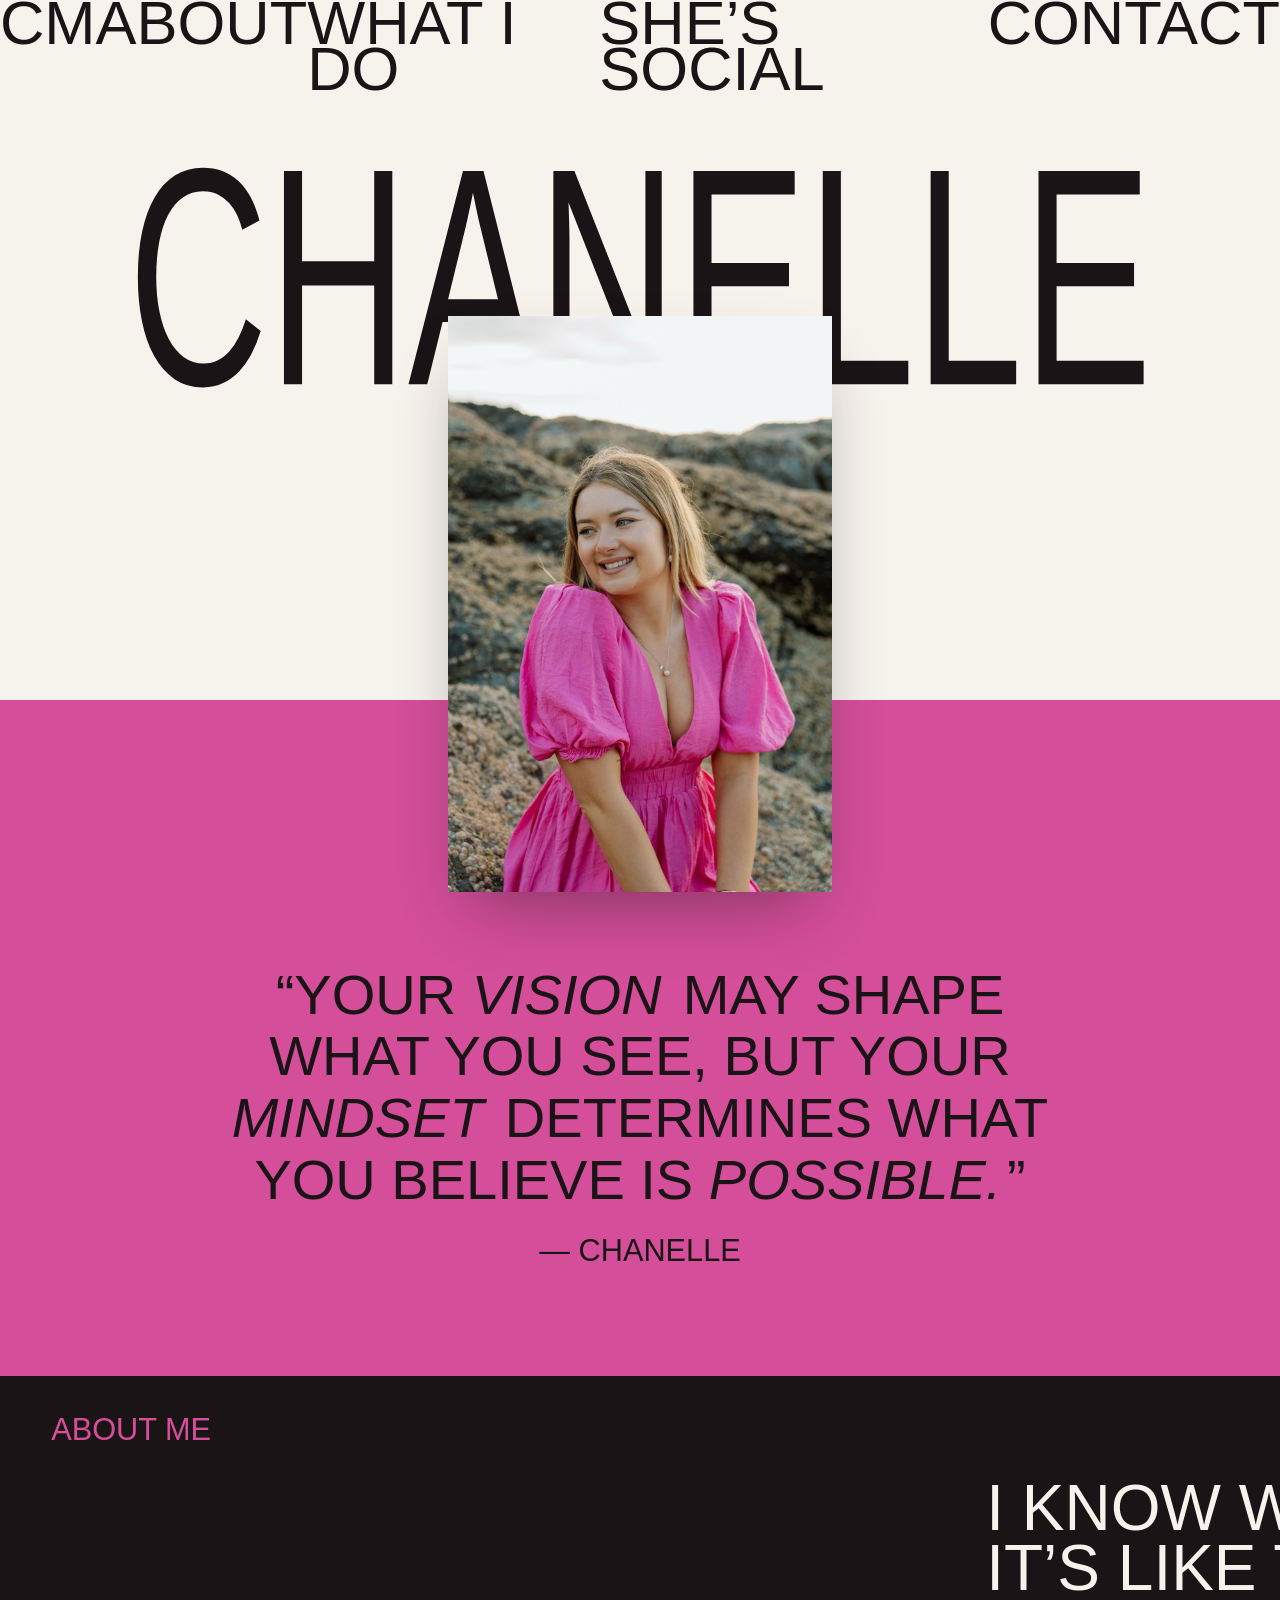
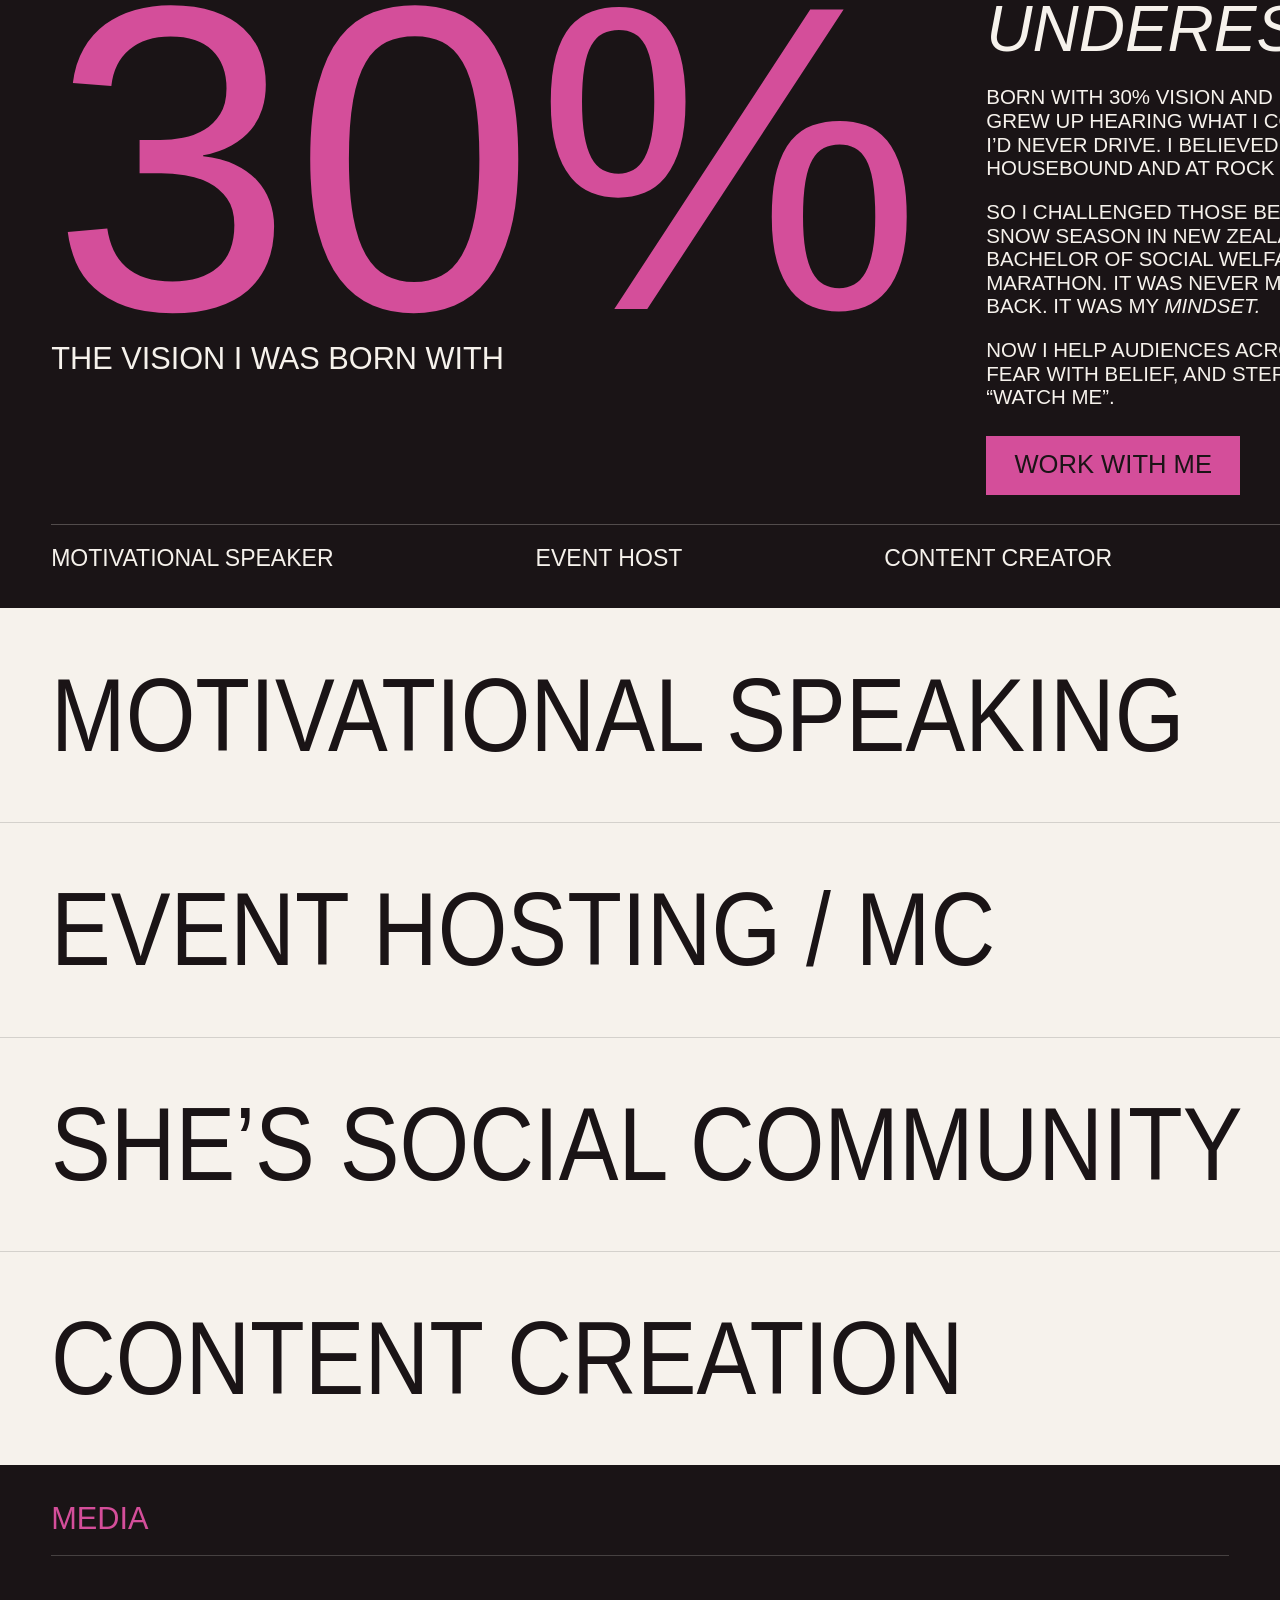
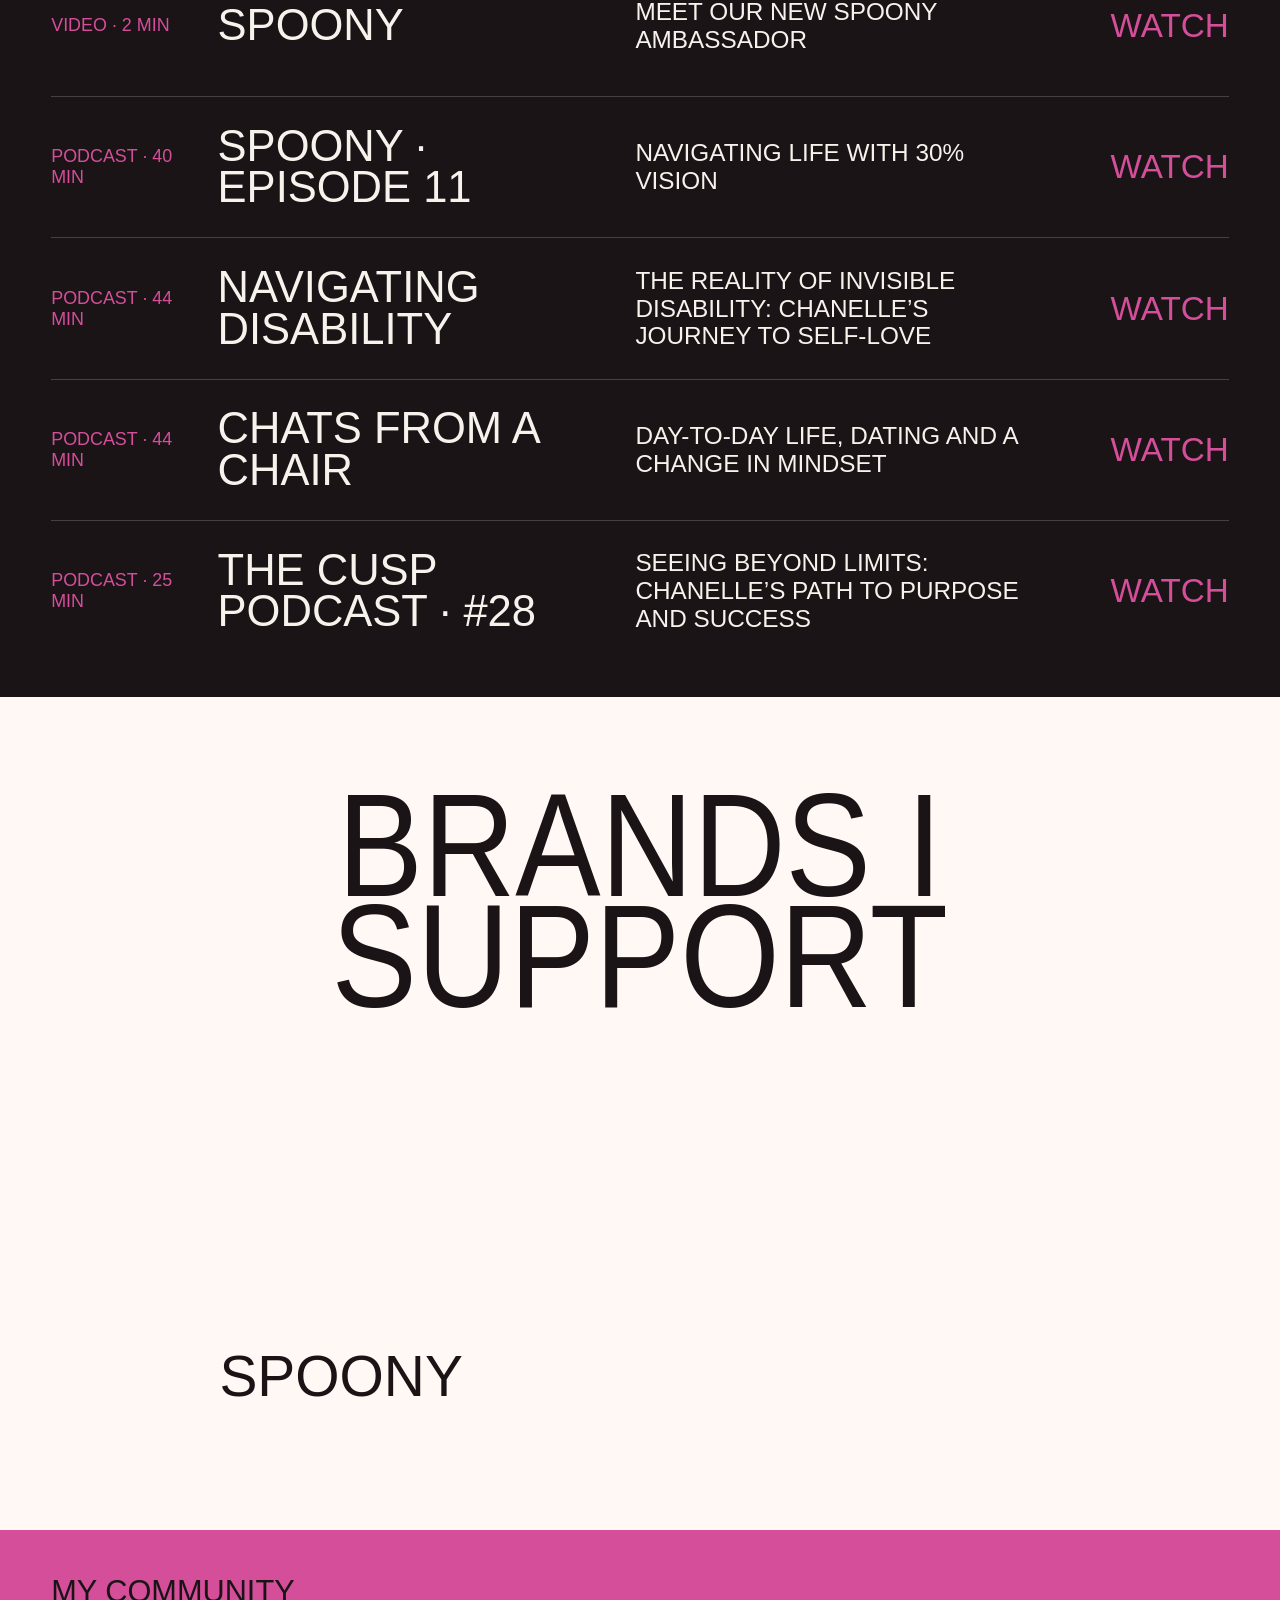
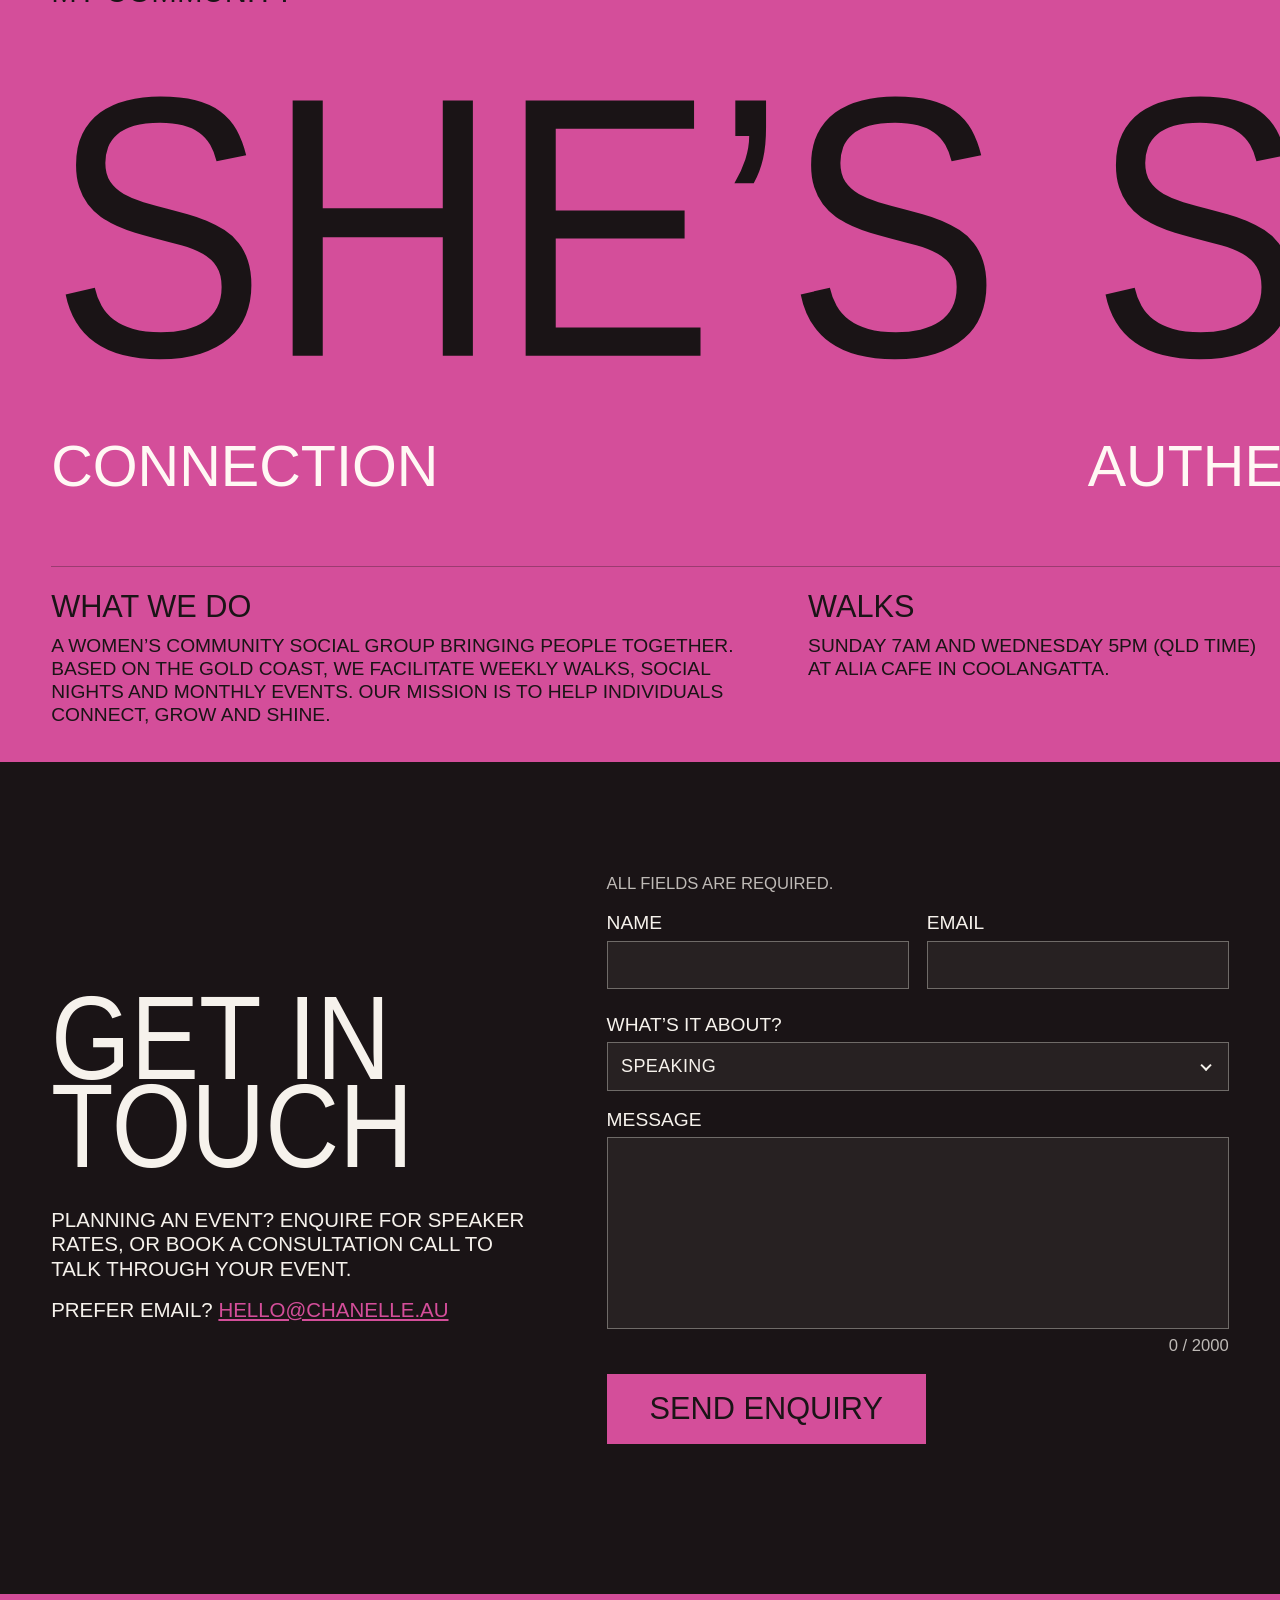
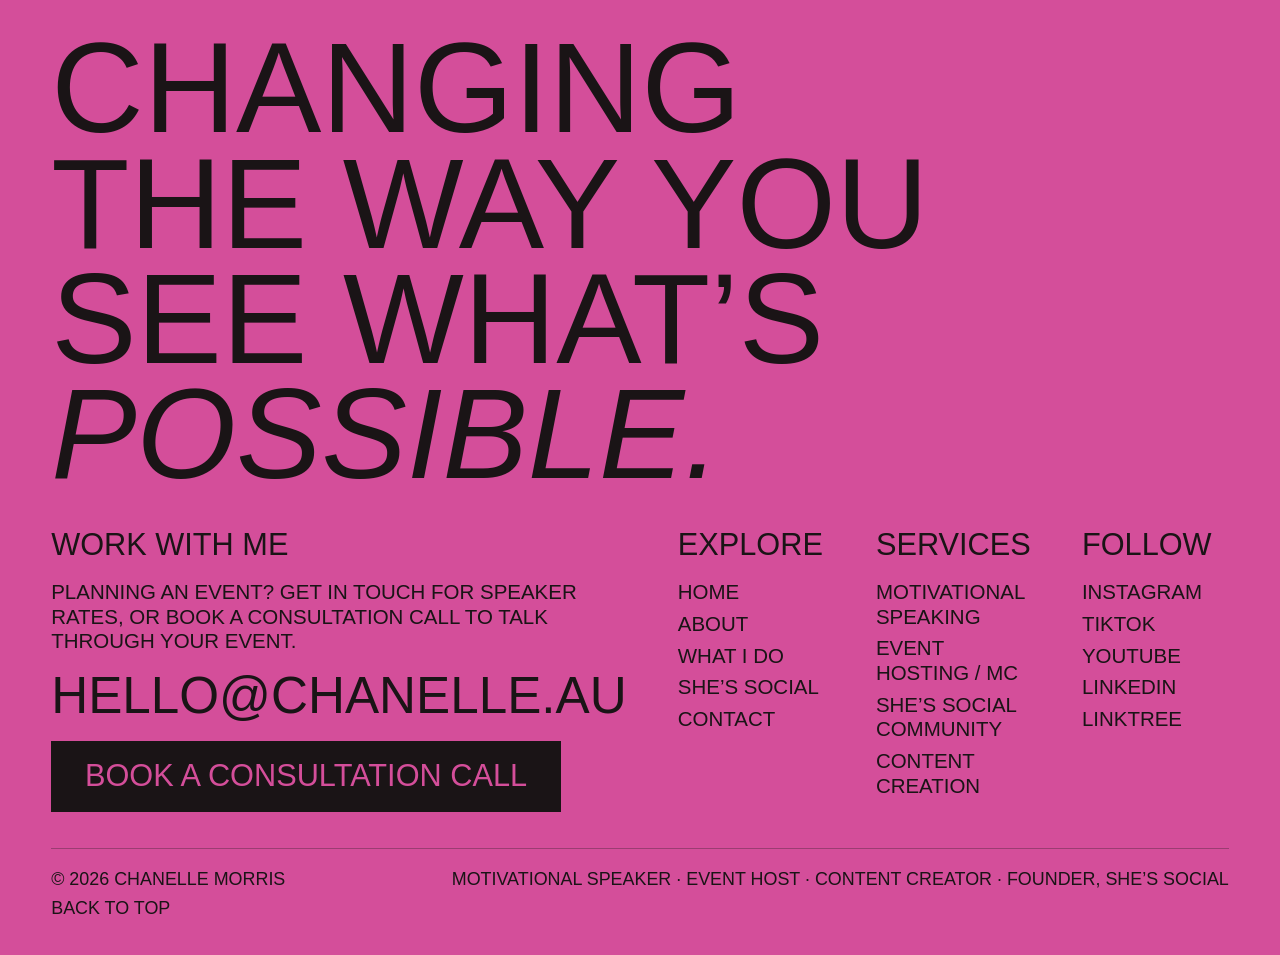
==== index.html @ 81335a0b "Add She's Social section, nav links and shared heart counter New full-screen She's Social section ab" ====
<!doctype html>
<html lang="en">
<head>
  <meta charset="utf-8">
  <meta name="viewport" content="width=device-width, initial-scale=1">
  <!-- Security: only load code, styles and fonts from this site and Google Fonts;
       no plugins, no framing tricks, forms only post to this site, email or HTTPS.
       Narrow connect-src/form-action to the form service once one is chosen. -->
  <meta http-equiv="Content-Security-Policy" content="default-src 'self'; script-src 'self'; style-src 'self' https://fonts.googleapis.com; font-src https://fonts.gstatic.com; img-src 'self' data:; connect-src 'self' https:; form-action 'self' https: mailto:; base-uri 'self'; object-src 'none'; frame-src 'none'">
  <meta name="referrer" content="strict-origin-when-cross-origin">
  <title>Chanelle</title>

  <link rel="preconnect" href="https://fonts.googleapis.com">
  <link rel="preconnect" href="https://fonts.gstatic.com" crossorigin>
  <link rel="stylesheet" href="https://fonts.googleapis.com/css2?family=League+Gothic&display=swap">
  <link rel="stylesheet" href="style.css">

  <script src="main.js" defer></script>
</head>
<body>
  <header class="site-header">
    <nav class="site-nav" aria-label="Main">
      <a href="#">CM</a>
      <a class="site-nav__link" href="#about">About</a>
      <a class="site-nav__link" href="#what-i-do">What I do</a>
      <a class="site-nav__link" href="#shes-social">She’s Social</a>
      <a class="site-nav__link" href="#contact">Contact</a>
      <button class="site-nav__toggle" type="button" aria-label="Menu" aria-expanded="false" aria-controls="menu">
        <span></span><span></span><span></span>
      </button>
    </nav>
  </header>

  <div class="menu" id="menu" inert>
    <nav class="menu__nav" aria-label="Menu">
      <a class="menu__link" href="#"><span>Home</span></a>
      <a class="menu__link" href="#about"><span>About</span></a>
      <a class="menu__link" href="#what-i-do"><span>What I do</span></a>
      <a class="menu__link" href="#shes-social"><span>She’s Social</span></a>
      <a class="menu__link" href="#contact"><span>Contact</span></a>
    </nav>

    <div class="menu__footer">
      <a class="menu__email" href="mailto:hello@chanelle.au">hello@chanelle.au</a>
      <a class="menu__cta" href="#contact" data-enquiry="Consultation call">Book a consultation call</a>
      <ul class="menu__social" aria-label="Follow Chanelle">
        <li><a href="https://www.instagram.com/chanellemorriss/" target="_blank" rel="noopener">Instagram</a></li>
        <li><a href="https://www.tiktok.com/@chanellemorriss" target="_blank" rel="noopener">TikTok</a></li>
        <li><a href="https://www.youtube.com/@chanellemorriss" target="_blank" rel="noopener">YouTube</a></li>
        <li><a href="https://au.linkedin.com/in/chanelle-morris-b54a25160" target="_blank" rel="noopener">LinkedIn</a></li>
        <li><a href="https://linktr.ee/chanellemorris" target="_blank" rel="noopener">Linktree</a></li>
      </ul>
    </div>
  </div>

  <main>
    <section class="hero">
      <h1 class="hero__name"><span class="hero__name-text">Chanelle</span></h1>

      <figure class="hero__photo">
        <img src="images/DSC00005-web.jpg" width="1200" height="1800"
             alt="Chanelle smiling in a pink dress on coastal rocks" fetchpriority="high">
      </figure>

      <div class="hero__band">
        <blockquote class="hero__quote">
          <p>“Your <em>vision</em> may shape what you see, but your <em>mindset</em> determines what you believe is <em>possible.</em>”</p>
          <footer>— Chanelle</footer>
        </blockquote>
      </div>
    </section>

    <section class="about" id="about" aria-labelledby="about-title">
      <p class="about__label">About me</p>

      <div class="about__stat">
        <p class="about__stat-number">30%</p>
        <p class="about__stat-caption">The vision I was born with</p>
      </div>

      <div class="about__content">
        <h2 class="about__title" id="about-title">I know what it’s like to be <em>underestimated.</em></h2>
        <p>Born with 30% vision and legally blind in one eye, I grew up hearing what I couldn’t do. At 16 I was told I’d never drive. I believed every word, until I was housebound and at rock bottom.</p>
        <p>So I challenged those beliefs. I took on a solo snow season in New Zealand, graduated with a Bachelor of Social Welfare and ran a half marathon. It was never my eye condition holding me back. It was my <em>mindset.</em></p>
        <p>Now I help audiences across Australia replace fear with belief, and step into a mindset that says “watch me”.</p>
        <a class="about__cta" href="#contact">Work with me</a>
      </div>

      <ul class="about__roles">
        <li>Motivational speaker</li>
        <li>Event host</li>
        <li>Content creator</li>
        <li>Founder, She’s Social</li>
      </ul>
    </section>

    <section class="services" id="what-i-do" aria-labelledby="services-title">
      <div class="services__detail">
        <h2 class="services__title" id="services-title">What I do</h2>

        <div class="services__panels">
          <div class="services__panel is-active" id="service-intro">
            <p class="services__text">I help audiences, brands, and communities connect with the power of belief, resilience, and <em>possibility.</em></p>
          </div>
          <div class="services__panel" id="service-speaking">
            <p class="services__number">01</p>
            <p class="services__text">Talks on confidence, resilience and mindset, built on my own journey with low vision. Real stories and practical tools that help your audience replace fear with belief.</p>
          </div>
          <div class="services__panel" id="service-hosting">
            <p class="services__number">02</p>
            <p class="services__text">I bring energy and conviction to the stage, keeping your event flowing and your audience with you from the first welcome to the final word.</p>
          </div>
          <div class="services__panel" id="service-community">
            <p class="services__number">03</p>
            <p class="services__text">The women’s community I founded on the Gold Coast, bringing women together through genuine connection, fun events and uplifting friendships.</p>
          </div>
          <div class="services__panel" id="service-content">
            <p class="services__number">04</p>
            <p class="services__text">Honest, everyday stories about low vision, confidence and mindset, for my community and the brands that want to reach them.</p>
          </div>
        </div>
      </div>

      <ul class="services__list">
        <li><button class="services__item" type="button" aria-describedby="service-speaking"><span>Motivational speaking</span></button></li>
        <li><button class="services__item" type="button" aria-describedby="service-hosting"><span>Event hosting / MC</span></button></li>
        <li><button class="services__item" type="button" aria-describedby="service-community"><span>She’s Social community</span></button></li>
        <li><button class="services__item" type="button" aria-describedby="service-content"><span>Content creation</span></button></li>
      </ul>
    </section>

    <section class="media" aria-labelledby="media-title">
      <h2 class="media__heading" id="media-title">Media</h2>

      <ul class="media__list">
        <li class="media__item">
          <p class="media__type">Video · 2 min</p>
          <h3 class="media__outlet">Spoony</h3>
          <p class="media__title">Meet our new Spoony ambassador</p>
          <p class="media__links"><a href="https://www.youtube.com/watch?v=QLoELsAYJAw" target="_blank" rel="noopener">Watch</a></p>
        </li>
        <li class="media__item">
          <p class="media__type">Podcast · 40 min</p>
          <h3 class="media__outlet">Spoony · Episode 11</h3>
          <p class="media__title">Navigating life with 30% vision</p>
          <p class="media__links"><a href="https://www.youtube.com/watch?v=zX71jr0fkV8" target="_blank" rel="noopener">Watch</a></p>
        </li>
        <li class="media__item">
          <p class="media__type">Podcast · 44 min</p>
          <h3 class="media__outlet">Navigating Disability</h3>
          <p class="media__title">The reality of invisible disability: Chanelle’s journey to self-love</p>
          <p class="media__links"><a href="https://www.youtube.com/watch?v=YmX7a8defS8" target="_blank" rel="noopener">Watch</a></p>
        </li>
        <li class="media__item">
          <p class="media__type">Podcast · 44 min</p>
          <h3 class="media__outlet">Chats From A Chair</h3>
          <p class="media__title">Day-to-day life, dating and a change in mindset</p>
          <p class="media__links"><a href="https://www.youtube.com/watch?v=S1gNTzDsEFc" target="_blank" rel="noopener">Watch</a></p>
        </li>
        <li class="media__item">
          <p class="media__type">Podcast · 25 min</p>
          <h3 class="media__outlet">The CUSP Podcast · #28</h3>
          <p class="media__title">Seeing beyond limits: Chanelle’s path to purpose and success</p>
          <p class="media__links"><a href="https://www.youtube.com/watch?v=awF90AjRHGo" target="_blank" rel="noopener">Watch</a></p>
        </li>
      </ul>
    </section>

    <section class="logos" aria-labelledby="logos-title">
      <h2 class="logos__title" id="logos-title">Brands I support</h2>

      <ul class="logos__grid">
        <li><a href="https://www.tiktok.com/" target="_blank" rel="noopener"><img class="logos__logo" src="images/logos/tiktok.svg" width="1000" height="291" alt="TikTok" loading="lazy"></a></li>
        <li><a href="https://www.petbarn.com.au/" target="_blank" rel="noopener"><img class="logos__logo logos__logo--xwide" src="images/logos/petbarn.svg" width="173" height="27" alt="Petbarn" loading="lazy"></a></li>
        <li><a href="https://sed.visionaustralia.org/" target="_blank" rel="noopener"><img class="logos__logo" src="images/logos/seeing-eye-dogs.svg" width="177" height="65" alt="Seeing Eye Dogs" loading="lazy"></a></li>
        <li><a href="https://www.13cabs.com.au/" target="_blank" rel="noopener"><img class="logos__logo logos__logo--wide" src="images/logos/13cabs.png" width="400" height="104" alt="13cabs" loading="lazy"></a></li>
        <li><a href="https://www.visionaustralia.org/" target="_blank" rel="noopener"><img class="logos__logo" src="images/logos/vision-australia.svg" width="176" height="65" alt="Vision Australia" loading="lazy"></a></li>
        <li><a href="https://www.blindgolf.com.au/" target="_blank" rel="noopener"><img class="logos__logo logos__logo--square" src="images/logos/blind-golf.png" width="360" height="360" alt="Blind Golf Australia" loading="lazy"></a></li>
        <li><a href="https://www.mymusclechef.com/" target="_blank" rel="noopener"><img class="logos__logo logos__logo--compact" src="images/logos/muscle-chef.svg" width="77" height="39" alt="My Muscle Chef" loading="lazy"></a></li>
        <li><a href="https://au.motelrocks.com/" target="_blank" rel="noopener"><img class="logos__logo" src="images/logos/motel-rocks.png" width="297" height="94" alt="Motel Rocks" loading="lazy"></a></li>
        <!-- Spoony's website is down (Cloudflare error), so it isn't linked for now. -->
        <li><span class="logos__wordmark">Spoony</span></li>
        <li><a href="https://rotarysurferssunrise.org/" target="_blank" rel="noopener"><img class="logos__logo" src="images/logos/rotary.svg" width="392" height="148" alt="Rotary" loading="lazy"></a></li>
        <li><a href="https://anchoredcare.com.au/" target="_blank" rel="noopener"><img class="logos__logo logos__logo--wide" src="images/logos/anchored-care.png" width="1172" height="278" alt="Anchored Care" loading="lazy"></a></li>
        <li><a href="https://www.feroscare.com.au/" target="_blank" rel="noopener"><img class="logos__logo logos__logo--wide" src="images/logos/feros-care.svg" width="433" height="92" alt="Feros Care" loading="lazy"></a></li>
        <li><a href="https://impactgoldcoast.com.au/" target="_blank" rel="noopener"><img class="logos__logo logos__logo--compact" src="images/logos/impact-gold-coast-youth-summit.png" width="396" height="257" alt="IMPACT Gold Coast Youth Summit" loading="lazy"></a></li>
        <li><a href="https://www.ylaaus.com/" target="_blank" rel="noopener"><img class="logos__logo logos__logo--wide" src="images/logos/ylaa.png" width="1122" height="258" alt="Youth Leadership Academy Australia" loading="lazy"></a></li>
      </ul>
    </section>

    <section class="social" id="shes-social" aria-labelledby="social-title">
      <div class="social__top">
        <p class="social__label">My community</p>

        <!-- Shared heart counter. The total lives on a counter service (Abacus),
             not on the host, so it keeps working on any hosting. To use your own
             counter later, change these two addresses. -->
        <div class="heart"
             data-get="https://abacus.jasoncameron.dev/get/chanelle-morris-site/shes-social-hearts"
             data-hit="https://abacus.jasoncameron.dev/hit/chanelle-morris-site/shes-social-hearts">
          <button class="heart__button" type="button" aria-pressed="false">
            <svg class="heart__icon" viewBox="0 0 24 24" aria-hidden="true" focusable="false">
              <path d="M12 21s-7.5-4.6-9.6-9.2C.9 8.4 3 4.5 6.7 4.5c2.2 0 3.6 1.2 4.3 2.4.4.6 1.6.6 2 0 .7-1.2 2.1-2.4 4.3-2.4 3.7 0 5.8 3.9 4.3 7.3C19.5 16.4 12 21 12 21z"/>
            </svg>
            <span class="visually-hidden">Send She’s Social some love</span>
          </button>
          <p class="heart__count"><span class="heart__number" aria-live="polite">–</span><span class="visually-hidden"> hearts</span></p>
        </div>
      </div>

      <h2 class="social__title" id="social-title"><span>She’s Social</span></h2>

      <ul class="social__values" aria-label="Our core values">
        <li>Connection</li>
        <li>Authenticity</li>
        <li>Fun</li>
      </ul>

      <div class="social__info">
        <div>
          <h3 class="social__heading">What we do</h3>
          <p>A women’s community social group bringing people together. Based on the Gold Coast, we facilitate weekly walks, social nights and monthly events. Our mission is to help individuals connect, grow and shine.</p>
        </div>
        <div>
          <h3 class="social__heading">Walks</h3>
          <p>Sunday 7am and Wednesday 5pm (QLD time) at Alia Cafe in Coolangatta.</p>
        </div>
        <div>
          <h3 class="social__heading">Events</h3>
          <p>From lawn bowls to dance class, all around the Gold Coast.</p>
        </div>
        <div class="social__follow">
          <p>Follow our page for updates and locations.</p>
          <a class="social__cta" href="https://www.instagram.com/shessocial_/" target="_blank" rel="noopener">Follow @shessocial_</a>
        </div>
      </div>
    </section>

    <section class="contact" id="contact" aria-labelledby="contact-title">
      <div class="contact__intro">
        <h2 class="contact__title" id="contact-title">Get in touch</h2>
        <p>Planning an event? Enquire for speaker rates, or book a consultation call to talk through your event.</p>
        <p>Prefer email? <a href="mailto:hello@chanelle.au">hello@chanelle.au</a></p>
      </div>

      <!-- Sending: set data-endpoint to the HTTPS address of a form service (e.g. a
           Cloudflare Worker, Formspree or Web3Forms). Until then, main.js opens the
           visitor's email app with their message filled in. -->
      <form class="contact__form" id="contact-form" method="post" data-endpoint="" data-email="hello@chanelle.au" novalidate>
        <p class="contact__note">All fields are required.</p>

        <div class="contact__row">
          <div class="contact__field">
            <label for="contact-name">Name</label>
            <input id="contact-name" name="name" type="text" autocomplete="name" required minlength="2" maxlength="100" aria-describedby="contact-name-error">
            <p class="contact__error" id="contact-name-error"></p>
          </div>
          <div class="contact__field">
            <label for="contact-email">Email</label>
            <input id="contact-email" name="email" type="email" autocomplete="email" inputmode="email" autocapitalize="off" spellcheck="false" required maxlength="254" aria-describedby="contact-email-error">
            <p class="contact__error" id="contact-email-error"></p>
          </div>
        </div>

        <div class="contact__field">
          <label for="contact-enquiry">What’s it about?</label>
          <select id="contact-enquiry" name="enquiry">
            <option>Speaking</option>
            <option>Event hosting / MC</option>
            <option>Consultation call</option>
            <option>Brand partnership</option>
            <option>Something else</option>
          </select>
        </div>

        <div class="contact__field">
          <label for="contact-message">Message</label>
          <textarea id="contact-message" name="message" rows="6" required minlength="10" maxlength="2000" aria-describedby="contact-message-error contact-message-count"></textarea>
          <div class="contact__meta">
            <p class="contact__error" id="contact-message-error"></p>
            <p class="contact__count" id="contact-message-count">0 / 2000</p>
          </div>
        </div>

        <!-- Spam trap: hidden from people, but bots fill it in. -->
        <div class="contact__trap" aria-hidden="true">
          <label for="contact-website">Leave this field empty</label>
          <input id="contact-website" name="website" type="text" tabindex="-1" autocomplete="off">
        </div>

        <button class="contact__submit" type="submit">Send enquiry</button>
        <p class="contact__status" role="status" aria-live="polite"></p>
      </form>
    </section>
  </main>

  <footer class="site-footer">
    <p class="site-footer__statement">Changing the way you see what’s <em>possible.</em></p>

    <div class="site-footer__columns">
      <div class="site-footer__contact">
        <h2 class="site-footer__heading">Work with me</h2>
        <p>Planning an event? Get in touch for speaker rates, or book a consultation call to talk through your event.</p>
        <a class="site-footer__email" href="mailto:hello@chanelle.au">hello@chanelle.au</a>
        <a class="site-footer__cta" href="#contact" data-enquiry="Consultation call">Book a consultation call</a>
      </div>

      <nav aria-label="Footer">
        <h2 class="site-footer__heading">Explore</h2>
        <ul>
          <li><a href="#">Home</a></li>
          <li><a href="#about">About</a></li>
          <li><a href="#what-i-do">What I do</a></li>
          <li><a href="#shes-social">She’s Social</a></li>
          <li><a href="#contact">Contact</a></li>
        </ul>
      </nav>

      <div>
        <h2 class="site-footer__heading">Services</h2>
        <ul>
          <li>Motivational speaking</li>
          <li>Event hosting / MC</li>
          <li>She’s Social community</li>
          <li>Content creation</li>
        </ul>
      </div>

      <div>
        <h2 class="site-footer__heading">Follow</h2>
        <ul>
          <li><a href="https://www.instagram.com/chanellemorriss/" target="_blank" rel="noopener">Instagram</a></li>
          <li><a href="https://www.tiktok.com/@chanellemorriss" target="_blank" rel="noopener">TikTok</a></li>
          <li><a href="https://www.youtube.com/@chanellemorriss" target="_blank" rel="noopener">YouTube</a></li>
          <li><a href="https://au.linkedin.com/in/chanelle-morris-b54a25160" target="_blank" rel="noopener">LinkedIn</a></li>
          <li><a href="https://linktr.ee/chanellemorris" target="_blank" rel="noopener">Linktree</a></li>
        </ul>
      </div>
    </div>

    <div class="site-footer__bottom">
      <p>© 2026 Chanelle Morris</p>
      <p>Motivational speaker · Event host · Content creator · Founder, She’s Social</p>
      <a href="#">Back to top</a>
    </div>
  </footer>
</body>
</html>
---- style.css ----
/* ==========================================================================
   Tokens
   ========================================================================== */

:root {
  --off-white: #F6F2EC;
  --pink: #D44E9A;   /* sampled from the dress in the hero photo */
  --ink: #1A1416;
  --cream: #FFF8F4;

  --font: "League Gothic", "Arial Narrow", sans-serif;   /* the one typeface, used everywhere */

  /* Nav text size, reused for small labels. The fixed header is a touch taller,
     and full-screen sections fill the screen below it. */
  --nav-size: clamp(1.25rem, 2.4vw, 2.25rem);
  --header-nav-size: calc(var(--nav-size) * 2);   /* desktop header links: twice the label size */
  --header-h: calc(var(--header-nav-size) * 1.1);
  --screen-h: calc(100svh - var(--header-h));

  /* Hero name box: upper half of the screen, ~80% wide. The height is capped
     by the width so the letters don't stretch too far on tall, narrow screens. */
  --name-top: 5svh;
  --name-w: 80vw;
  --name-h: min(45svh, 80vw * 0.32);

  /* Photo width; its height is always 1.5x this (2:3 portrait). */
  --photo-w: clamp(220px, min(30vw, 48svh), 460px);

  /* How much of the name's height the photo's top edge covers. */
  --photo-overlap: 0.38;
}

/* Phones: taller name, a slimmer and lower photo so more of the letters stay
   visible, and a taller header. */
@media (max-width: 700px) {
  :root {
    --header-h: 48px;   /* CM and the hamburger are inset, so the header is taller */
    --name-h: min(45svh, 80vw * 0.42);
    --photo-w: 60vw;
    --photo-overlap: 0.3;
  }
}


/* ==========================================================================
   Base
   ========================================================================== */

*,
*::before,
*::after {
  box-sizing: border-box;
}

html {
  scroll-padding-top: var(--header-h);   /* anchor links land just below the fixed header */
}

/* Column layout so the hero (and its pink band) fills the rest of short screens. */
body {
  display: flex;
  flex-direction: column;
  min-height: 100svh;
  margin: 0;
  background: var(--off-white);
  color: var(--ink);
  font-family: var(--font);
  text-transform: uppercase;
  -webkit-font-smoothing: antialiased;
}

main {
  flex: 1 0 auto;
  display: flex;
  flex-direction: column;
}

img {
  display: block;
  max-width: 100%;
}

/* Text for screen readers only. */
.visually-hidden {
  position: absolute;
  width: 1px;
  height: 1px;
  margin: -1px;
  padding: 0;
  overflow: hidden;
  clip-path: inset(50%);
  white-space: nowrap;
  border: 0;
}

/* League Gothic has no italic, so browsers slant it for <em>. The slant leans
   into the next space, so give it a little room back. */
em {
  margin-right: 0.1em;
}


/* ==========================================================================
   Navigation
   ========================================================================== */

/* Pinned to the top of the screen. It also has to sit above the hero: the huge
   name's (invisible) line box reaches up under the links and would otherwise
   swallow their clicks. */
.site-header {
  position: sticky;
  top: 0;
  z-index: 10;
  height: var(--header-h);
  background: var(--off-white);
}

/* Flush with the top and both sides: the first and last items touch the edges,
   with equal gaps between all four. */
.site-nav {
  display: flex;
  justify-content: space-between;
  align-items: flex-start;
}

.site-nav a {
  font-size: var(--header-nav-size);
  line-height: 1;
  text-box: trim-both cap alphabetic;   /* no space above the capitals, so they touch the top */
  text-decoration: none;
  color: var(--ink);
  transition: color 0.2s;
}

.site-nav a:hover,
.site-nav a:focus-visible {
  color: var(--pink);
}

/* Underline rather than an outline, which would be cut off at the page edge. */
.site-nav a:focus-visible {
  outline: none;
  text-decoration: underline;
  text-decoration-thickness: 2px;
  text-underline-offset: 0.15em;
}

/* Hamburger (phones only): three equal lines. Hovering breathes the outer two
   apart; opening squeezes them into the middle, then turns them into an X in
   the same spot. Closing runs it backwards. */
.site-nav__toggle {
  display: none;
  position: relative;
  width: 44px;
  height: 44px;
  margin-right: -9px;   /* the tap area overhangs so the lines sit on the 16px inset */
  padding: 0;
  border: 0;
  background: none;
  color: var(--ink);
  cursor: pointer;
  -webkit-tap-highlight-color: transparent;
}

/* No outline: keyboard focus breathes the lines apart instead (below). */
.site-nav__toggle:focus-visible {
  outline: none;
}

/* An 18px-tall icon centred in the 44px button. */
.site-nav__toggle span {
  position: absolute;
  top: 13px;
  left: 9px;
  width: 26px;
  height: 3px;
  background: currentColor;
  transition: rotate 0.2s ease, translate 0.2s ease 0.2s, scale 0.2s ease 0.2s, transform 0.25s ease;
}

.site-nav__toggle span:nth-child(2) {
  top: 20.5px;
}

.site-nav__toggle span:nth-child(3) {
  top: 28px;
}

.site-nav__toggle[aria-expanded="false"]:hover span:nth-child(1),
.site-nav__toggle[aria-expanded="false"]:focus-visible span:nth-child(1) {
  transform: translateY(-2px);
}

.site-nav__toggle[aria-expanded="false"]:hover span:nth-child(3),
.site-nav__toggle[aria-expanded="false"]:focus-visible span:nth-child(3) {
  transform: translateY(2px);
}

.site-nav__toggle[aria-expanded="true"] span {
  transition: translate 0.2s ease, scale 0.2s ease, rotate 0.2s ease 0.2s, transform 0.25s ease;
}

.site-nav__toggle[aria-expanded="true"] span:nth-child(1) {
  translate: 0 7.5px;
  rotate: 45deg;
}

.site-nav__toggle[aria-expanded="true"] span:nth-child(2) {
  scale: 0 1;
}

.site-nav__toggle[aria-expanded="true"] span:nth-child(3) {
  translate: 0 -7.5px;
  rotate: -45deg;
}

/* Phones: just CM and the hamburger, inset from the edges and the same height;
   the links move into the menu. */
@media (max-width: 700px) {
  .site-nav {
    align-items: center;
    height: 100%;
    padding: 0 16px;
  }

  .site-nav a {
    font-size: 24px;   /* capitals ~18px tall, matching the hamburger */
  }

  .site-nav__link {
    display: none;
  }

  .site-nav__toggle {
    display: block;
  }
}


/* ==========================================================================
   Mobile menu
   ========================================================================== */

/* Bold and full width: the four links fill four bands that drop down from the
   top (the hero pink first, then softer tints, solid steps with no borders),
   in huge stretched capitals like the hero name. Below them, an ink strip with
   her email across the full width, the consultation button and her socials.
   main.js opens and closes it. */
.menu {
  display: none;
}

@media (max-width: 700px) {
  .menu {
    position: fixed;
    inset: 0;
    z-index: 9;   /* under the header, so CM and the close button stay on top */
    display: flex;
    flex-direction: column;
    visibility: hidden;
    overflow-y: auto;   /* only scrolls on very short screens (a phone on its side) */
    overscroll-behavior: contain;
  }

  .menu.is-open {
    visibility: visible;
  }

  /* On <html> while open: lock the page, and let the pink show through the
     header. (Only <html>: hiding overflow on <body> too would stop the header
     sticking, so it would vanish when the page is scrolled.) */
  .is-menu-open {
    overflow: hidden;
  }

  .is-menu-open .site-header {
    background: transparent;
    touch-action: none;
  }
}

.menu__nav {
  flex: 1 0 auto;
  display: flex;
  flex-direction: column;
}

.menu__link {
  position: relative;
  z-index: calc(5 - var(--i));   /* upper bands pass over lower ones as they drop */
  flex: 1 0 4rem;
  display: flex;
  align-items: center;
  justify-content: flex-end;
  padding: 0 16px;
  background: color-mix(in oklab, var(--pink), white var(--tint));
  color: var(--ink);
  font-size: min((100vw - 32px) / 3.7, 11svh);   /* "She's Social" spans nearly the full width */
  line-height: 1;
  text-decoration: none;
}

/* The first band also runs up behind the header (CM and the close button). */
.menu__link:first-child {
  flex-basis: calc(4rem + var(--header-h));
  padding-top: var(--header-h);
}

.menu__link:nth-child(1) { --i: 0; --tint: 0%; }
.menu__link:nth-child(2) { --i: 1; --tint: 10.5%; }
.menu__link:nth-child(3) { --i: 2; --tint: 21%; }
.menu__link:nth-child(4) { --i: 3; --tint: 31.5%; }
.menu__link:nth-child(5) { --i: 4; --tint: 42%; }

/* The hero name's look: capitals trimmed to their height, stretched a little. */
.menu__link span {
  text-box: trim-both cap alphabetic;
  transform: scaleY(1.15);
  transform-origin: right center;
}

.menu__link:focus-visible {
  outline: 3px solid var(--ink);
  outline-offset: -6px;
}

.menu__footer {
  position: relative;
  z-index: 5;
  display: grid;
  gap: 12px;
  padding: 18px 16px max(16px, env(safe-area-inset-bottom));
  background: var(--ink);
  color: var(--off-white);
}

/* Her email, sized to run the full width. */
.menu__email {
  padding-block: max(0px, (46px - 0.75em) / 2);   /* at least a 44px tap target */
  font-size: min(15.6vw, 9svh);
  line-height: 1;
  text-box: trim-both cap alphabetic;
  color: var(--off-white);
  text-decoration: none;
}

.menu .menu__cta {
  display: block;
  padding: 0.7em 1em;
  background: var(--pink);
  color: var(--ink);
  font-size: var(--nav-size);
  line-height: 1;
  text-align: center;
  text-decoration: none;
}

.menu__social {
  display: flex;
  justify-content: space-between;
  margin: 0;
  padding: 0;
  list-style: none;
  font-size: 1.125rem;
}

.menu__social a {
  display: inline-block;
  min-width: 44px;
  padding-block: 12px;
  color: var(--off-white);
  text-decoration: none;
}

.menu__email:focus-visible,
.menu__social a:focus-visible {
  outline: none;
  text-decoration: underline;
  text-decoration-thickness: 2px;
  text-underline-offset: 0.15em;
}

.menu .menu__cta:focus-visible {
  outline: 2px solid var(--off-white);
  outline-offset: 3px;
}


/* ==========================================================================
   Hero
   ========================================================================== */

.hero {
  flex: 1 0 auto;
  display: flex;
  flex-direction: column;
  background: var(--off-white);
  overflow-x: clip;
}

/* --- Name ---------------------------------------------------------------- */

/* CSS owns this box; main.js sizes the text to fill it exactly. */
.hero__name {
  display: flex;
  align-items: center;
  justify-content: center;
  width: var(--name-w);
  height: var(--name-h);
  margin: var(--name-top) auto 0;
}

/* The --name-* values are set by main.js; the fallbacks roughly fit without JS. */
.hero__name-text {
  flex: none;
  font-weight: 400;
  font-size: var(--name-size, 29vw);
  line-height: 1;
  text-box: trim-both cap alphabetic;   /* box hugs the capitals, so it centers exactly */
  white-space: nowrap;
  color: var(--ink);
  transform: scaleY(var(--name-stretch, 1.18));
}

/* --- Photo --------------------------------------------------------------- */

/* Top edge sits partway down the name (--photo-overlap); bottom third hangs
   into the pink band (a third of a 2:3 photo's height is half its width). */
.hero__photo {
  position: relative;
  z-index: 2;
  width: var(--photo-w);
  aspect-ratio: 2 / 3;
  margin: calc(var(--name-h) * var(--photo-overlap) * -1) auto calc(var(--photo-w) * -0.5);
  box-shadow: 0 2rem 4rem -1.5rem rgb(26 20 22 / 0.45);
  transform: translateY(var(--photo-rise, 0px));   /* set by main.js on scroll */
}

.hero__photo img {
  width: 100%;
  height: 100%;
  object-fit: cover;
}

/* --- Pink band + quote --------------------------------------------------- */

.hero__band {
  flex: 1 0 auto;
  display: flex;
  justify-content: center;
  padding:
    calc(var(--photo-w) * 0.5 + clamp(3rem, 8svh, 6rem))
    16px
    clamp(4rem, 12svh, 8rem);
  background: var(--pink);
}

.hero__quote {
  max-width: 30ch;
  margin: 0;
  text-align: center;
  color: var(--ink);
  font-size: clamp(2rem, 4.5vw, 3.5rem);
  line-height: 1.1;
}

.hero__quote p {
  margin: 0;
  text-wrap: balance;
}

.hero__quote footer {
  margin-top: 1.5rem;
  font-size: var(--nav-size);
}


/* ==========================================================================
   About
   ========================================================================== */

/* A full screen, dark and type-led: a giant stat on one side, her story on
   the other, and her roles running along the bottom. */
.about {
  display: grid;
  grid-template-columns: 1fr 1fr;
  grid-template-rows: auto 1fr auto;
  grid-template-areas:
    "label label"
    "stat  content"
    "roles roles";
  gap: clamp(1.25rem, 3svh, 3rem) clamp(2rem, 5vw, 6rem);
  min-height: var(--screen-h);
  padding: clamp(1.5rem, 4svh, 3rem) clamp(16px, 4vw, 4rem);
  background: var(--ink);
  color: var(--off-white);
}

.about__label {
  grid-area: label;
  margin: 0;
  font-size: var(--nav-size);
  color: var(--pink);
}

.about__stat {
  grid-area: stat;
  align-self: center;
}

.about__stat-number {
  margin: 0;
  font-size: min(34vw, 62svh);
  line-height: 1;
  text-box: trim-both cap alphabetic;
  color: var(--pink);
}

.about__stat-caption {
  margin: 1.25rem 0 0;
  font-size: var(--nav-size);
}

.about__content {
  grid-area: content;
  align-self: center;
  font-size: clamp(1.125rem, 1.6vw, 1.625rem);
  line-height: 1.15;
}

.about__title {
  margin: 0 0 0.4em;
  font-size: clamp(2.75rem, 5vw, 5rem);
  font-weight: 400;
  line-height: 0.95;
  text-wrap: balance;
}

.about__content p {
  margin: 0 0 1em;
}

.about__cta {
  display: inline-block;
  margin-top: 0.25em;
  padding: 0.65em 1.1em;
  font-size: clamp(1.25rem, 2vw, 2rem);
  line-height: 1;
  text-decoration: none;
  background: var(--pink);
  color: var(--ink);
  transition: background-color 0.2s;
}

.about__cta:hover,
.about__cta:focus-visible {
  background: var(--off-white);
}

.about__cta:focus-visible {
  outline: 2px solid var(--off-white);
  outline-offset: 4px;
}

/* Spread edge to edge like the nav. */
.about__roles {
  grid-area: roles;
  display: flex;
  flex-wrap: wrap;
  justify-content: space-between;
  gap: 0.5rem 2rem;
  margin: 0;
  padding: 1.25rem 0 0;
  list-style: none;
  border-top: 1px solid rgb(246 242 236 / 0.25);
  font-size: clamp(1rem, 1.8vw, 1.75rem);
}

/* Phones: one column, stat above the story. */
@media (max-width: 700px) {
  .about {
    grid-template-columns: 1fr;
    grid-template-rows: auto;
    grid-template-areas:
      "label"
      "stat"
      "content"
      "roles";
  }

  .about__stat-number {
    font-size: 45vw;
  }

  .about__roles {
    display: grid;
    grid-template-columns: 1fr 1fr;
  }
}


/* ==========================================================================
   What I do
   ========================================================================== */

/* Full screen: the four services stack down the left in equal bands, and the
   right side fades between their descriptions as you hover them (main.js). */
.services {
  display: grid;
  grid-template-columns: 3fr 2fr;
  grid-template-areas: "list detail";
  min-height: var(--screen-h);
  background: var(--off-white);
}

.services__list {
  grid-area: list;
  display: grid;
  grid-template-rows: repeat(4, 1fr);
  margin: 0;
  padding: 0;
  list-style: none;
  border-right: 1px solid rgb(26 20 22 / 0.15);
}

.services__list li + li {
  border-top: 1px solid rgb(26 20 22 / 0.15);
}

/* Each service fills its whole band, so hovering anywhere in it works. */
.services__item {
  display: flex;
  align-items: center;
  width: 100%;
  height: 100%;
  padding: 0 clamp(16px, 4vw, 4rem);
  border: 0;
  background: none;
  font: inherit;
  text-transform: inherit;
  text-align: left;
  color: inherit;
  cursor: pointer;
}

/* Styled after the hero name: tall capitals, stretched a little. */
.services__item span {
  font-size: min(11svh, 7vw);
  line-height: 1;
  text-box: trim-both cap alphabetic;
  white-space: nowrap;
  transform: scaleY(1.15);
  transition: color 0.3s ease, translate 0.3s ease;
}

.services__item:hover span,
.services__item.is-active span {
  color: var(--pink);
  translate: 0.2em 0;
}

.services__item:focus-visible {
  outline: 2px solid var(--pink);
  outline-offset: -6px;
}

.services__detail {
  grid-area: detail;
  display: grid;
  grid-template-rows: auto 1fr;
  padding: clamp(1.5rem, 4svh, 3rem) clamp(16px, 4vw, 4rem);
}

.services__title {
  margin: 0;
  font-size: var(--nav-size);
  font-weight: 400;
}

/* The panels share one grid cell and crossfade. The cell is as tall as the
   longest panel, so nothing jumps when they swap. */
.services__panels {
  display: grid;
  align-items: center;
}

.services__panel {
  grid-area: 1 / 1;
  visibility: hidden;
  opacity: 0;
}

.services__panel.is-active {
  visibility: visible;
  opacity: 1;
}

.services__number {
  margin: 0 0 0.75rem;
  font-size: clamp(2rem, 4vw, 3.5rem);   /* >= 24px: pink on off-white is large-text contrast only */
  line-height: 1;
  color: var(--pink);
}

.services__text {
  margin: 0;
  font-size: clamp(1.75rem, 3vw, 3.25rem);
  line-height: 1.05;
  text-wrap: balance;
}

/* Phones: the description sits on top, the services fill the rest below. */
@media (max-width: 700px) {
  .services {
    grid-template-columns: 1fr;
    grid-template-rows: auto 1fr;
    grid-template-areas:
      "detail"
      "list";
  }

  .services__detail {
    gap: 1.5rem;
  }

  .services__list {
    grid-template-rows: repeat(4, minmax(5rem, 1fr));
    border-top: 1px solid rgb(26 20 22 / 0.15);
    border-right: 0;
  }

  .services__item span {
    font-size: 10.5vw;
  }
}


/* ==========================================================================
   Media
   ========================================================================== */

/* Full screen and dark: interviews, press and podcasts as a list of rows,
   each with its type, the outlet, the title and a link out. */
.media {
  display: grid;
  grid-template-rows: auto 1fr;
  min-height: var(--screen-h);
  padding: clamp(1.5rem, 4svh, 3rem) clamp(16px, 4vw, 4rem);
  background: var(--ink);
  color: var(--off-white);
}

.media__heading {
  margin: 0 0 clamp(0.75rem, 2svh, 2rem);
  font-size: var(--nav-size);
  font-weight: 400;
  color: var(--pink);
}

.media__list {
  display: grid;
  grid-auto-rows: 1fr;
  margin: 0;
  padding: 0;
  list-style: none;
}

.media__item {
  display: grid;
  grid-template-columns: 8rem minmax(0, 2.4fr) minmax(0, 2.6fr) 9rem;
  align-items: center;
  gap: 1rem clamp(1rem, 3vw, 3rem);
  padding: 0.5rem 0;
  border-top: 1px solid rgb(246 242 236 / 0.2);
}

.media__item p,
.media__item h3 {
  margin: 0;
}

.media__type {
  font-size: clamp(1rem, 1.4vw, 1.25rem);
  color: var(--pink);
}

.media__outlet {
  font-size: clamp(1.75rem, 3.4vw, 3.75rem);
  font-weight: 400;
  line-height: 0.95;
}

.media__title {
  font-size: clamp(1.125rem, 1.9vw, 1.875rem);
  line-height: 1.15;
}

.media__links {
  display: flex;
  justify-content: flex-end;
  gap: 1.25rem;
  font-size: clamp(1.25rem, 2.6vw, 2.75rem);
}

.media__links a {
  color: var(--pink);
  text-decoration: none;
}

.media__links a:hover,
.media__links a:focus-visible {
  outline: none;
  color: var(--off-white);
  text-decoration: underline;
  text-decoration-thickness: 2px;
  text-underline-offset: 0.15em;
}

/* Phones: type and link on the top line, outlet and title below. */
@media (max-width: 700px) {
  .media__list {
    grid-auto-rows: auto;
  }

  .media__item {
    grid-template-columns: 1fr auto;
    grid-template-areas:
      "type   links"
      "outlet outlet"
      "title  title";
    gap: 0.4rem 1rem;
    padding: 1.25rem 0;
  }

  .media__type   { grid-area: type; }
  .media__outlet { grid-area: outlet; }
  .media__title  { grid-area: title; }
  .media__links  { grid-area: links; }
}


/* ==========================================================================
   Logos
   ========================================================================== */

/* Full screen and full width: who she's worked with. Logos keep their brand
   colours (two sit in solid colour boxes, so a one-colour treatment would turn
   them into blocks). */
.logos {
  --logo-h: clamp(34px, 5.5svh, 54px);

  display: grid;
  grid-template-rows: auto 1fr;
  gap: clamp(1.5rem, 5svh, 3rem);
  min-height: var(--screen-h);
  padding: clamp(3.5rem, 12svh, 7rem) clamp(16px, 4vw, 4rem) clamp(1.5rem, 4svh, 3rem);   /* generous space above the title */
  background: var(--cream);
}

/* Big and centred at the top: the hero name's tall, slightly stretched
   capitals, at the size of the footer's closing line. */
.logos__title {
  margin: 0;
  font-size: clamp(3.5rem, 10vw, 11rem);
  font-weight: 400;
  line-height: 1;
  text-align: center;
  text-box: trim-both cap alphabetic;
  transform: scaleY(1.15);
}

/* One grid of identical cells with each logo centred in its own, so every row
   and column lines up: seven across on desktop (two full rows of 14), two
   across on smaller screens (seven full rows). */
.logos__grid {
  align-self: center;   /* the logos sit in the middle of the space below the title */
  display: grid;
  grid-template-columns: repeat(7, minmax(0, 1fr));
  grid-auto-rows: clamp(140px, 24svh, 220px);
  margin: 0;
  padding: 0;
  list-style: none;
}

.logos__grid li {
  display: grid;
  place-items: center;
  min-width: 0;
}

/* Each logo links to its organisation (new tab). The link fills the whole
   cell, so the logo stays centred and the whole cell is clickable. */
.logos__grid a {
  display: grid;
  place-items: center;
  width: 100%;
  height: 100%;
}

.logos__grid a img {
  transition: scale 0.3s ease;
}

.logos__grid a:hover img,
.logos__grid a:focus-visible img {
  scale: 1.06;
}

.logos__grid a:focus-visible {
  outline: 2px solid var(--pink);
  outline-offset: -4px;
}

/* Logos are balanced by area rather than all sharing one height: squarer ones
   get taller, very wide ones shorter (scale ~ sqrt(3 / aspect ratio)). The
   files are trimmed to their artwork, so their edges line up exactly. */
.logos__logo {
  width: auto;
  max-width: 78%;   /* leaves clear space between neighbours */
  height: calc(var(--logo-h) * var(--logo-scale, 1));
  object-fit: contain;
}

.logos__logo--square  { --logo-scale: 1.7; }    /* ~1:1 */
.logos__logo--compact { --logo-scale: 1.3; }    /* ~1.5-2:1 */
.logos__logo--wide    { --logo-scale: 0.85; }   /* ~4-4.7:1 */
.logos__logo--xwide   { --logo-scale: 0.68; }   /* ~6:1 */

/* Spoony has no logo file yet, so its name is set in the site's type. */
.logos__wordmark {
  font-size: calc(var(--logo-h) * 1.15);
  line-height: 1;
  text-box: trim-both cap alphabetic;   /* centre the capitals themselves */
}

@media (max-width: 999px) {
  .logos {
    --logo-h: 32px;

    padding-top: clamp(2.5rem, 7svh, 4rem);
  }

  .logos__grid {
    grid-template-columns: repeat(2, minmax(0, 1fr));
    grid-auto-rows: clamp(76px, 10svh, 120px);
  }
}


/* ==========================================================================
   She's Social
   ========================================================================== */

/* Full screen in the hero pink: her community's name huge across the full
   width, its three values spread edge to edge, then the details. A shared
   heart counter sits top right (main.js). */
.social {
  --pad: clamp(16px, 4vw, 4rem);

  display: grid;
  align-content: space-between;
  gap: clamp(1rem, 3svh, 2.5rem);
  min-height: var(--screen-h);
  padding: clamp(1.5rem, 4svh, 3rem) var(--pad);
  background: var(--pink);
  color: var(--ink);
}

/* The rows with links and the heart sit above the title: its huge (invisible)
   line box reaches past its letters and would otherwise swallow their taps. */
.social__top,
.social__info {
  position: relative;
  z-index: 1;
}

.social__top {
  display: flex;
  align-items: center;
  justify-content: space-between;
  gap: 1rem;
}

.social__label {
  margin: 0;
  font-size: var(--nav-size);
}

/* The hero name's stretched capitals, sized to span the full width (capped
   on short screens). The padding leaves room for the stretch. */
.social__title {
  margin: 0;
  padding-block: 0.06em;
  font-size: min((100vw - 2 * var(--pad)) / 3.65, 40svh);
  font-weight: 400;
  line-height: 1;
  white-space: nowrap;
}

.social__title span {
  display: block;
  text-box: trim-both cap alphabetic;
  transform: scaleY(1.15);
}

.social__values {
  display: flex;
  flex-wrap: wrap;
  justify-content: space-between;
  gap: 0.25em 1em;
  margin: 0;
  padding: 0;
  list-style: none;
  font-size: clamp(2rem, 4.5vw, 5rem);   /* cream on pink is large-text contrast only */
  line-height: 1;
  color: var(--cream);
}

.social__values li {
  text-box: trim-both cap alphabetic;
}

.social__info {
  display: grid;
  grid-template-columns: 1.6fr 1fr 1fr auto;   /* the follow column fits its button */
  gap: 1.5rem clamp(1.5rem, 3vw, 3rem);
  padding-top: clamp(1rem, 2.5svh, 1.5rem);
  border-top: 1px solid rgb(26 20 22 / 0.3);
  font-size: clamp(1.125rem, 1.5vw, 1.375rem);
  line-height: 1.2;
}

.social__info p {
  margin: 0;
}

.social__heading {
  margin: 0 0 0.5rem;
  font-size: var(--nav-size);
  font-weight: 400;
}

.social__follow {
  display: grid;
  align-content: start;
  justify-items: start;
  gap: 0.75rem;
}

.social__cta {
  display: inline-block;
  white-space: nowrap;
  padding: 0.65em 1.1em;
  background: var(--ink);
  color: var(--pink);
  font-size: var(--nav-size);
  line-height: 1;
  text-decoration: none;
  transition: background-color 0.2s, color 0.2s;
}

.social__cta:hover,
.social__cta:focus-visible {
  background: var(--off-white);
  color: var(--ink);
}

.social__cta:focus-visible {
  outline: 2px solid var(--ink);
  outline-offset: 4px;
}

/* The heart: an outlined heart in a ring, filled in once you've sent one,
   with the shared total beside it. */
.heart {
  display: flex;
  align-items: center;
  gap: 0.6rem;
}

.heart__button {
  display: grid;
  place-items: center;
  width: 52px;
  height: 52px;
  padding: 0;
  border: 2px solid var(--ink);
  border-radius: 50%;
  background: transparent;
  color: var(--ink);
  cursor: pointer;
  transition: background-color 0.2s, color 0.2s;
}

.heart__icon {
  width: 26px;
  height: 26px;
  fill: none;
  stroke: currentColor;
  stroke-width: 2;
  stroke-linejoin: round;
}

.heart__button:hover .heart__icon {
  fill: rgb(26 20 22 / 0.2);
}

.heart__button[aria-pressed="true"] {
  background: var(--ink);
  color: var(--pink);
}

.heart__button[aria-pressed="true"] .heart__icon {
  fill: currentColor;
}

.heart__button:focus-visible {
  outline: 2px solid var(--ink);
  outline-offset: 3px;
}

.heart__count {
  min-width: 2ch;
  margin: 0;
  font-size: clamp(1.75rem, 2.6vw, 2.5rem);
  line-height: 1;
}

@media (max-width: 900px) {
  .social__info {
    grid-template-columns: 1fr 1fr;
  }
}

/* Phones: the values still share one line, the details stack. */
@media (max-width: 700px) {
  .social__values {
    gap: 0.25em 0.4em;
    font-size: 9vw;
  }

  .social__info {
    grid-template-columns: 1fr;
  }
}


/* ==========================================================================
   Contact
   ========================================================================== */

/* Full screen and full width, dark: a big title and how to reach her on the
   left, the enquiry form on the right. main.js validates and sends it. */
.contact {
  --error: color-mix(in oklab, var(--pink), white 45%);

  display: grid;
  grid-template-columns: minmax(0, 1fr) minmax(0, 1.3fr);
  align-items: center;
  gap: clamp(2rem, 6vw, 8rem);
  min-height: var(--screen-h);
  padding: clamp(1.5rem, 4svh, 3rem) clamp(16px, 4vw, 4rem);
  background: var(--ink);
  color: var(--off-white);
  color-scheme: dark;   /* native parts (autofill, scrollbars) match the dark theme */
}

/* Same style as the logos title: the hero name's stretched capitals. */
.contact__title {
  margin: 0 0 0.35em;
  font-size: clamp(3.5rem, 8vw, 9rem);
  font-weight: 400;
  line-height: 1;
  text-box: trim-both cap alphabetic;
  transform: scaleY(1.15);
  transform-origin: left bottom;
}

.contact__intro p {
  max-width: 30em;
  margin: 0 0 1rem;
  font-size: clamp(1.125rem, 1.6vw, 1.5rem);
  line-height: 1.2;
}

.contact__intro a {
  color: var(--pink);
}

.contact__form {
  position: relative;
  display: grid;
  gap: clamp(0.75rem, 2svh, 1.25rem);
}

.contact__note {
  margin: 0;
  font-size: clamp(1rem, 1.3vw, 1.125rem);
  color: rgb(246 242 236 / 0.75);
}

.contact__row {
  display: grid;
  grid-template-columns: 1fr 1fr;
  gap: inherit;
}

.contact__field {
  display: grid;
  gap: 0.4rem;
}

.contact__field label {
  font-size: clamp(1.125rem, 1.5vw, 1.375rem);
}

/* Typed text isn't forced to capitals, so emails and messages read as written. */
.contact__field input,
.contact__field textarea {
  width: 100%;
  padding: 0.55em 0.75em;
  border: 1px solid rgb(246 242 236 / 0.35);
  border-radius: 0;
  background: rgb(246 242 236 / 0.06);
  color: var(--off-white);
  font: inherit;
  font-size: clamp(1.125rem, 1.4vw, 1.375rem);
  line-height: 1.5;
  letter-spacing: 0.02em;
  text-transform: none;
}

/* Custom dropdown (built by main.js from the <select>, which it then hides).
   Same box as the other fields; the open list is ink with a pink edge, and the
   option under your finger or cursor turns pink. */
.select {
  position: relative;
}

.select__button {
  position: relative;
  width: 100%;
  padding: 0.55em 2.5em 0.55em 0.75em;
  border: 1px solid rgb(246 242 236 / 0.35);
  border-radius: 0;
  background: rgb(246 242 236 / 0.06);
  color: var(--off-white);
  font: inherit;
  font-size: clamp(1.125rem, 1.4vw, 1.375rem);
  line-height: 1.5;
  letter-spacing: 0.02em;
  text-align: left;
  cursor: pointer;
  user-select: none;
}

/* The arrow flips when the list is open. */
.select__button::after {
  content: "";
  position: absolute;
  top: 50%;
  right: 1em;
  width: 0.45em;
  height: 0.45em;
  border-right: 2px solid currentColor;
  border-bottom: 2px solid currentColor;
  translate: 0 -70%;
  rotate: 45deg;
  transition: rotate 0.2s ease, translate 0.2s ease;
}

.select__button[aria-expanded="true"] {
  border-color: var(--pink);
}

.select__button[aria-expanded="true"]::after {
  translate: 0 -25%;
  rotate: -135deg;
}

.select__button:focus-visible {
  outline: 2px solid var(--pink);
  outline-offset: 0;
  border-color: var(--pink);
}

.select__list {
  position: absolute;
  top: calc(100% + 4px);
  left: 0;
  right: 0;
  z-index: 20;
  margin: 0;
  padding: 0;
  list-style: none;
  border: 1px solid var(--pink);
  background: var(--ink);
  box-shadow: 0 1.5rem 3rem -1rem rgb(0 0 0 / 0.6);
}

.select__list[hidden] {
  display: none;
}

.select__option {
  padding: 0.6em 0.75em;
  font-size: clamp(1.125rem, 1.4vw, 1.375rem);
  line-height: 1.5;
  letter-spacing: 0.02em;
  cursor: pointer;
  transition: background-color 0.15s, color 0.15s;
}

.select__option[aria-selected="true"] {
  background: color-mix(in oklab, var(--pink) 30%, var(--ink));
}

.select__option.is-active {
  background: var(--pink);
  color: var(--ink);
}

/* Fixed size: the message box can't be dragged bigger. */
.contact__field textarea {
  height: clamp(8rem, 22svh, 12rem);
  resize: none;
}

.contact__field input:focus-visible,
.contact__field textarea:focus-visible {
  outline: 2px solid var(--pink);
  outline-offset: 0;
  border-color: var(--pink);
}

.contact__field [aria-invalid="true"] {
  border-color: var(--error);
}

.contact__meta {
  display: flex;
  justify-content: space-between;
  gap: 1rem;
}

.contact__error,
.contact__count,
.contact__status {
  margin: 0;
  font-size: clamp(1rem, 1.3vw, 1.125rem);
}

.contact__error {
  color: var(--error);
}

.contact__count {
  margin-left: auto;
  color: rgb(246 242 236 / 0.75);
}

/* Spam trap: moved off screen rather than hidden, as some bots skip hidden
   fields. */
.contact__trap {
  position: absolute;
  left: -10000px;
  width: 1px;
  height: 1px;
  overflow: hidden;
}

.contact__submit {
  justify-self: start;
  padding: 0.65em 1.4em;
  border: 0;
  background: var(--pink);
  color: var(--ink);
  font: inherit;
  font-size: var(--nav-size);
  line-height: 1;
  text-transform: inherit;   /* buttons don't pick up the page's capitals on their own */
  cursor: pointer;
  transition: background-color 0.2s;
}

.contact__submit:hover,
.contact__submit:focus-visible {
  background: var(--off-white);
}

.contact__submit:focus-visible {
  outline: 2px solid var(--off-white);
  outline-offset: 4px;
}

.contact__submit:disabled {
  opacity: 0.6;
  cursor: progress;
}

.contact__status {
  min-height: 1.2em;
}

/* Phones: one column, title above the form. */
@media (max-width: 700px) {
  .contact {
    grid-template-columns: 1fr;
    align-content: center;
  }

  .contact__row {
    grid-template-columns: 1fr;
  }
}


/* ==========================================================================
   Footer
   ========================================================================== */

/* A full screen in the hero pink: a big closing line, the details in columns,
   then the small print. */
.site-footer {
  display: grid;
  grid-template-rows: 1fr auto auto;
  gap: clamp(1.5rem, 4svh, 4rem);
  min-height: var(--screen-h);
  padding: clamp(1.5rem, 4svh, 3rem) clamp(16px, 4vw, 4rem);
  background: var(--pink);
  color: var(--ink);
}

.site-footer__statement {
  align-self: center;
  margin: 0;
  font-size: clamp(3.5rem, 10vw, 11rem);
  line-height: 0.9;
  text-wrap: balance;
}

.site-footer__columns {
  display: grid;
  grid-template-columns: 2fr 1fr 1fr 1fr;
  gap: 2rem clamp(2rem, 4vw, 5rem);
  font-size: clamp(1.125rem, 1.6vw, 1.5rem);
  line-height: 1.2;
}

.site-footer__heading {
  margin: 0 0 1rem;
  font-size: var(--nav-size);
  font-weight: 400;
}

.site-footer ul {
  display: grid;
  gap: 0.35em;
  margin: 0;
  padding: 0;
  list-style: none;
}

.site-footer a {
  color: inherit;
  text-decoration: none;
}

.site-footer a:hover,
.site-footer a:focus-visible {
  outline: none;
  text-decoration: underline;
  text-decoration-thickness: 2px;
  text-underline-offset: 0.15em;
}

.site-footer__contact p {
  max-width: 32em;
  margin: 0 0 1rem;
}

.site-footer__email {
  display: block;
  width: fit-content;
  margin-bottom: 1.25rem;
  font-size: clamp(2rem, 4vw, 3.5rem);
  line-height: 1;
}

.site-footer .site-footer__cta {
  display: inline-block;
  padding: 0.65em 1.1em;
  font-size: var(--nav-size);
  line-height: 1;
  background: var(--ink);
  color: var(--pink);
  transition: background-color 0.2s, color 0.2s;
}

.site-footer .site-footer__cta:hover,
.site-footer .site-footer__cta:focus-visible {
  text-decoration: none;
  background: var(--off-white);
  color: var(--ink);
}

.site-footer__cta:focus-visible {
  outline: 2px solid var(--ink);
  outline-offset: 4px;
}

.site-footer__bottom {
  display: flex;
  flex-wrap: wrap;
  justify-content: space-between;
  gap: 0.5rem 2rem;
  padding-top: 1.25rem;
  border-top: 1px solid rgb(26 20 22 / 0.3);
  font-size: clamp(1rem, 1.4vw, 1.25rem);
}

.site-footer__bottom p {
  margin: 0;
}

/* Tablets and phones: two columns, with the contact block across the top. */
@media (max-width: 900px) {
  .site-footer__columns {
    grid-template-columns: 1fr 1fr;
  }

  .site-footer__contact {
    grid-column: 1 / -1;
  }
}


/* ==========================================================================
   Older browsers
   ========================================================================== */

/* Big capitals are trimmed to their height with text-box. Browsers without it
   get a tight line-height that roughly matches the cap height instead. */
@supports not (text-box: trim-both cap alphabetic) {
  .site-nav a,
  .menu__link span,
  .hero__name-text,
  .about__stat-number,
  .services__item span,
  .logos__title,
  .logos__wordmark,
  .contact__title,
  .social__title span {
    line-height: 0.75;
  }
}


/* ==========================================================================
   Touch screens
   ========================================================================== */

/* Fingers need bigger targets than a mouse (at least 44px). Small text links
   get an invisible, larger tap area so the design doesn't change... */
@media (pointer: coarse) {
  .site-nav a,
  .media__links a,
  .contact__intro a,
  .site-footer__email,
  .site-footer__bottom a {
    position: relative;
  }

  .site-nav a::after,
  .media__links a::after,
  .contact__intro a::after,
  .site-footer__email::after,
  .site-footer__bottom a::after {
    content: "";
    position: absolute;
    inset: -15px -12px;
  }

  /* The nav sits against the screen edges: tap areas grow away from them
     (CM to the right, the last link to the left), and anything past the edge
     is trimmed so it can't cause sideways scrolling. */
  .site-nav > a:first-child::after {
    left: 0;
    right: min(-12px, calc(100% - 44px));
  }

  .site-nav > a.site-nav__link:last-of-type::after {
    right: 0;
  }

  .site-header {
    overflow-x: clip;
  }

  /* ...and links stacked in lists get taller instead, so neighbouring tap
     areas don't overlap. */
  .site-footer ul {
    gap: 0;
  }

  .site-footer li a,
  .site-footer li:not(:has(a)) {
    display: inline-block;
    min-width: 44px;   /* short words like "Home" still get a wide enough target */
    padding-block: 12px;
  }
}


/* ==========================================================================
   Motion
   ========================================================================== */

@media (prefers-reduced-motion: no-preference) {
  html {
    scroll-behavior: smooth;
  }

  /* She's Social heart pops when tapped. */
  .heart__button.is-popping {
    animation: heart-pop 0.45s cubic-bezier(0.3, 1.6, 0.5, 1);
  }

  /* Contact dropdown: the list drops in. */
  .select__list:not([hidden]) {
    animation: select-drop 0.18s ease-out;
  }

  /* What I do: the old description fades out, then the new one fades in. */
  .services__panel {
    translate: 0 1rem;
    transition: opacity 0.3s ease, translate 0.3s ease, visibility 0s 0.3s;
  }

  .services__panel.is-active {
    translate: 0 0;
    transition: opacity 0.5s ease 0.25s, translate 0.5s ease 0.25s, visibility 0s 0.25s;
  }

  /* Mobile menu: the four bands start stacked just above the screen, then
     drop and unfold into place (the hot pink leads, softer tints fan out
     below), and the ink strip rises from the bottom; closing reverses it. */
  .menu {
    transition: visibility 0s 0.7s;
  }

  .menu.is-open {
    transition: none;
  }

  .menu__link {
    translate: 0 calc(-100% * (var(--i) + 1) - var(--header-h));
    transition: translate 0.7s cubic-bezier(0.65, 0, 0.35, 1);
  }

  .menu.is-open .menu__link {
    translate: 0 0;
  }

  .menu__footer {
    translate: 0 100%;
    transition: translate 0.45s cubic-bezier(0.65, 0, 0.35, 1);
  }

  .menu.is-open .menu__footer {
    translate: 0 0;
    transition-delay: 0.3s;
  }

  /* Hero entrance. */
  .hero__name-text,
  .hero__photo,
  .hero__quote {
    animation: rise 1.1s cubic-bezier(0.2, 0.7, 0.2, 1) both;
  }

  .hero__photo {
    animation-delay: 0.25s;
  }

  .hero__quote {
    animation-delay: 0.5s;
  }
}

/* Uses `translate` so it doesn't clobber the name's `transform`. */
@keyframes rise {
  from {
    opacity: 0;
    translate: 0 2.5rem;
  }
}

@keyframes select-drop {
  from {
    opacity: 0;
    translate: 0 -0.5rem;
  }
}

@keyframes heart-pop {
  40% {
    scale: 1.25;
  }
}
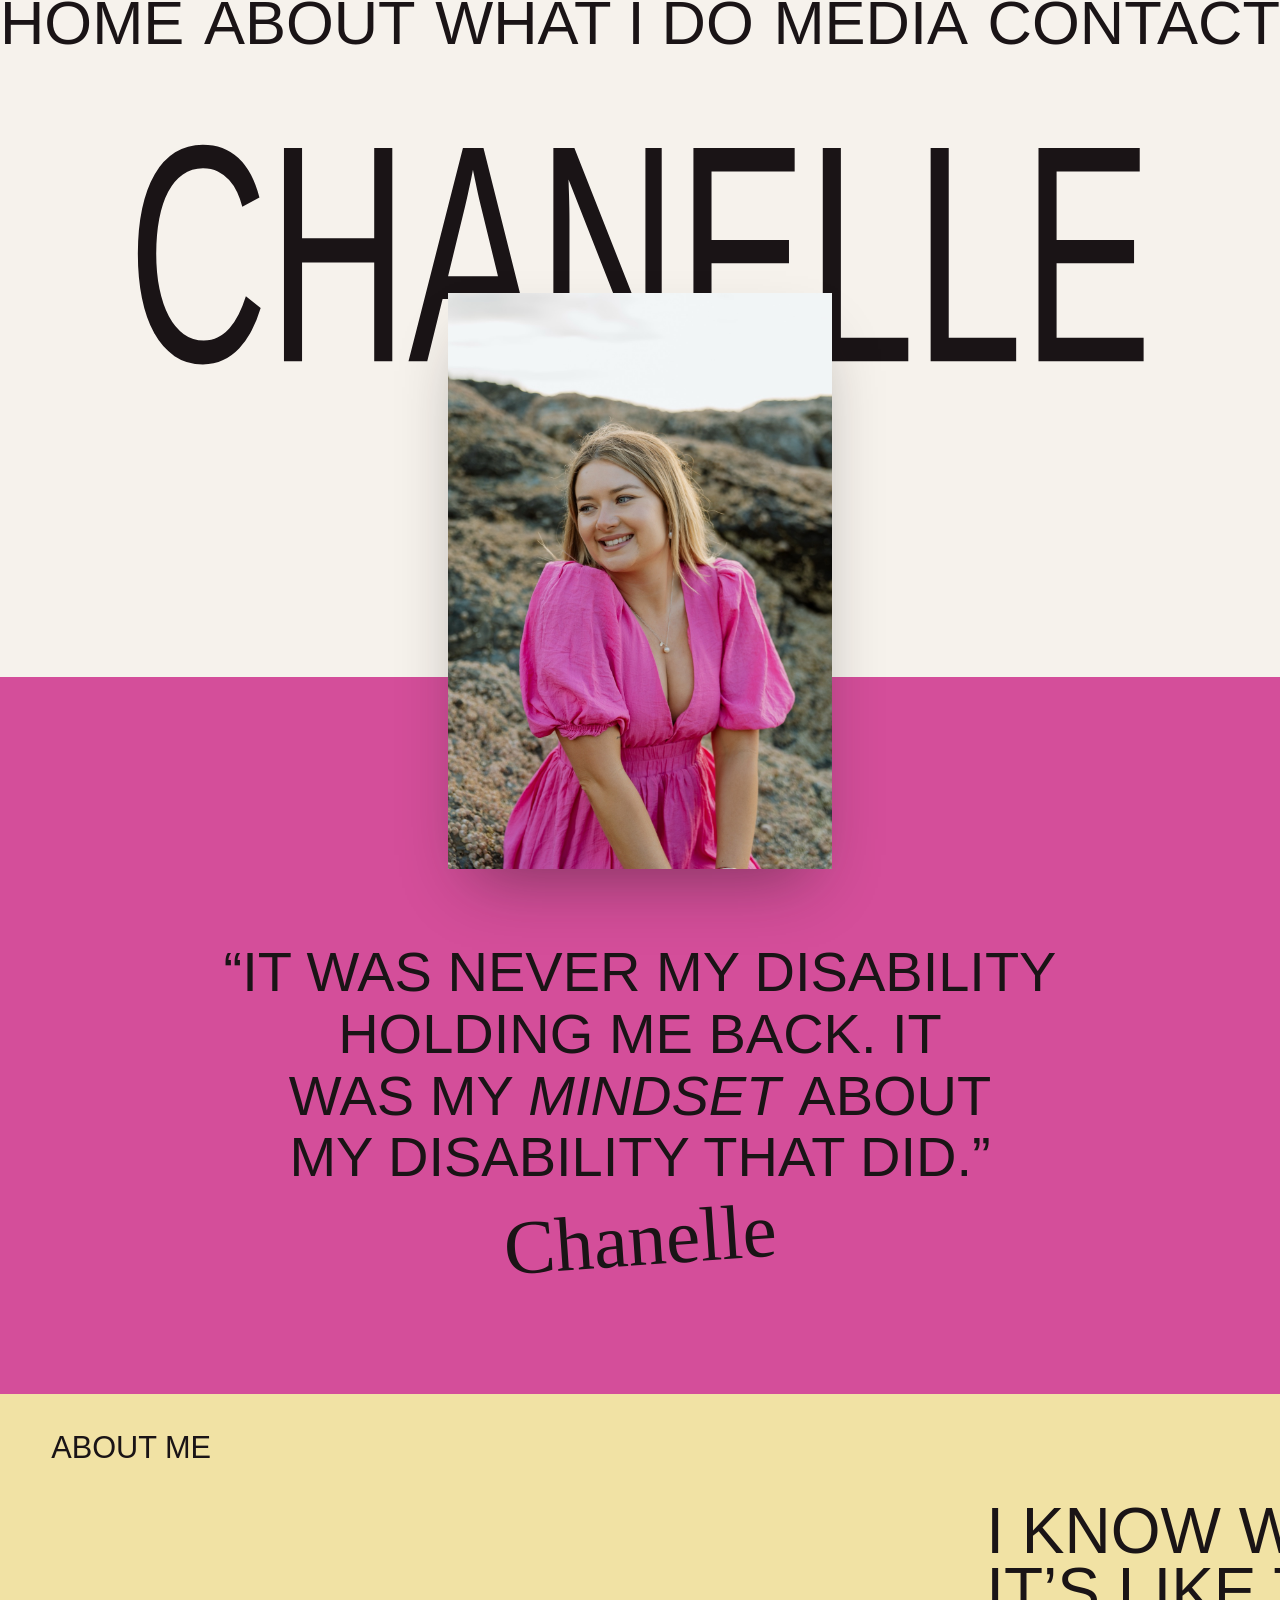
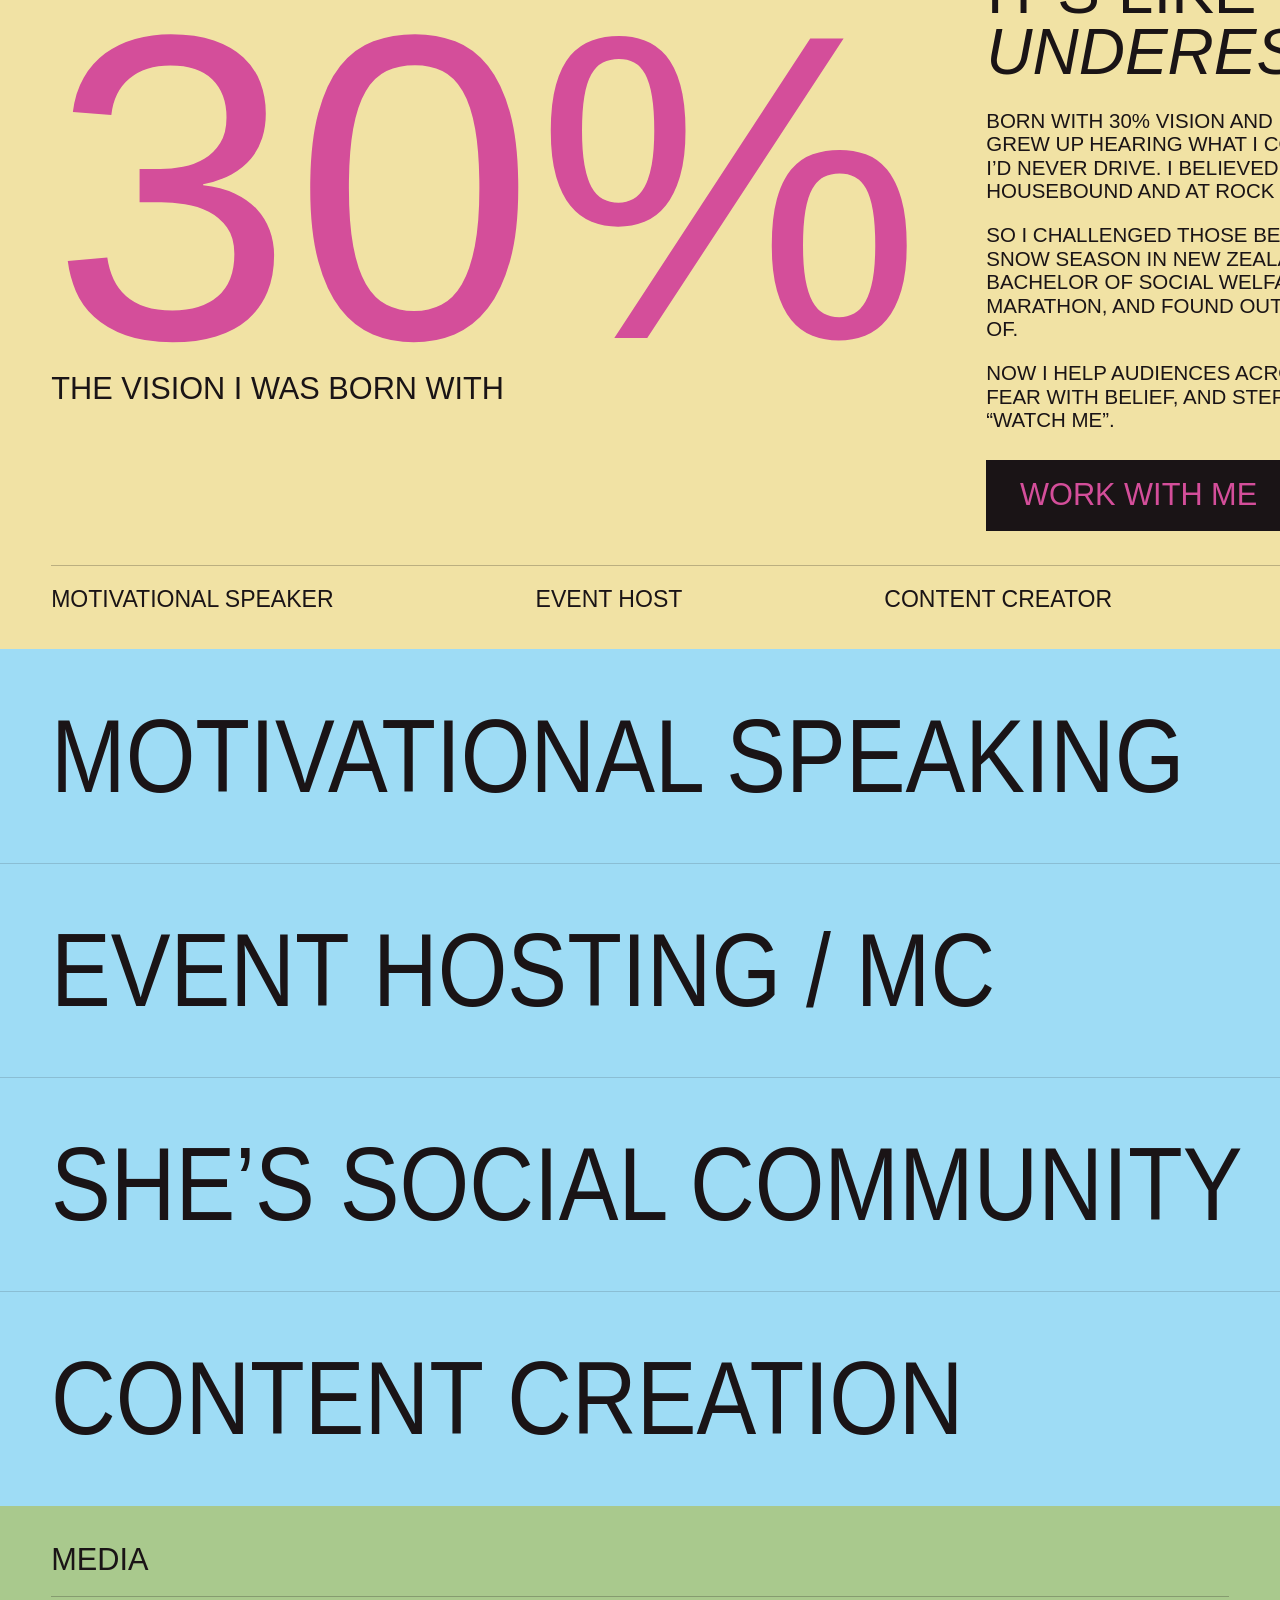
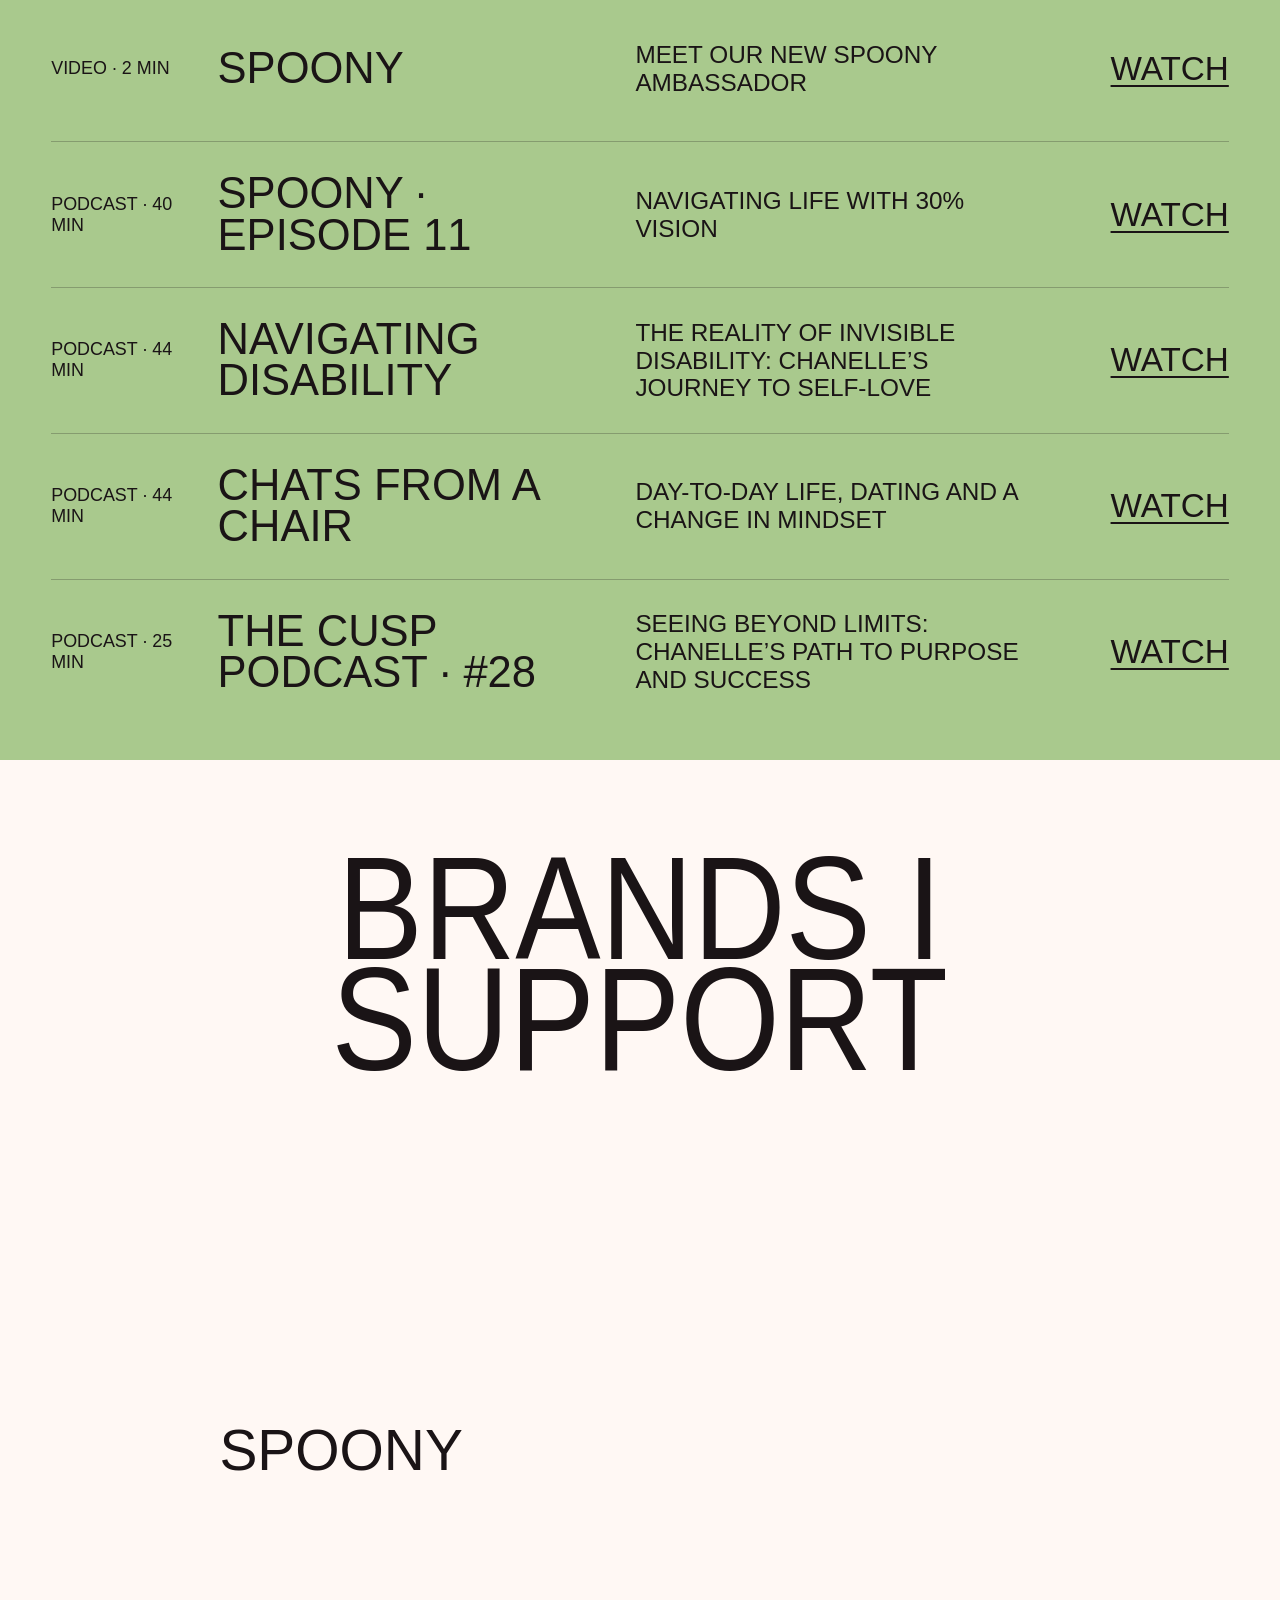
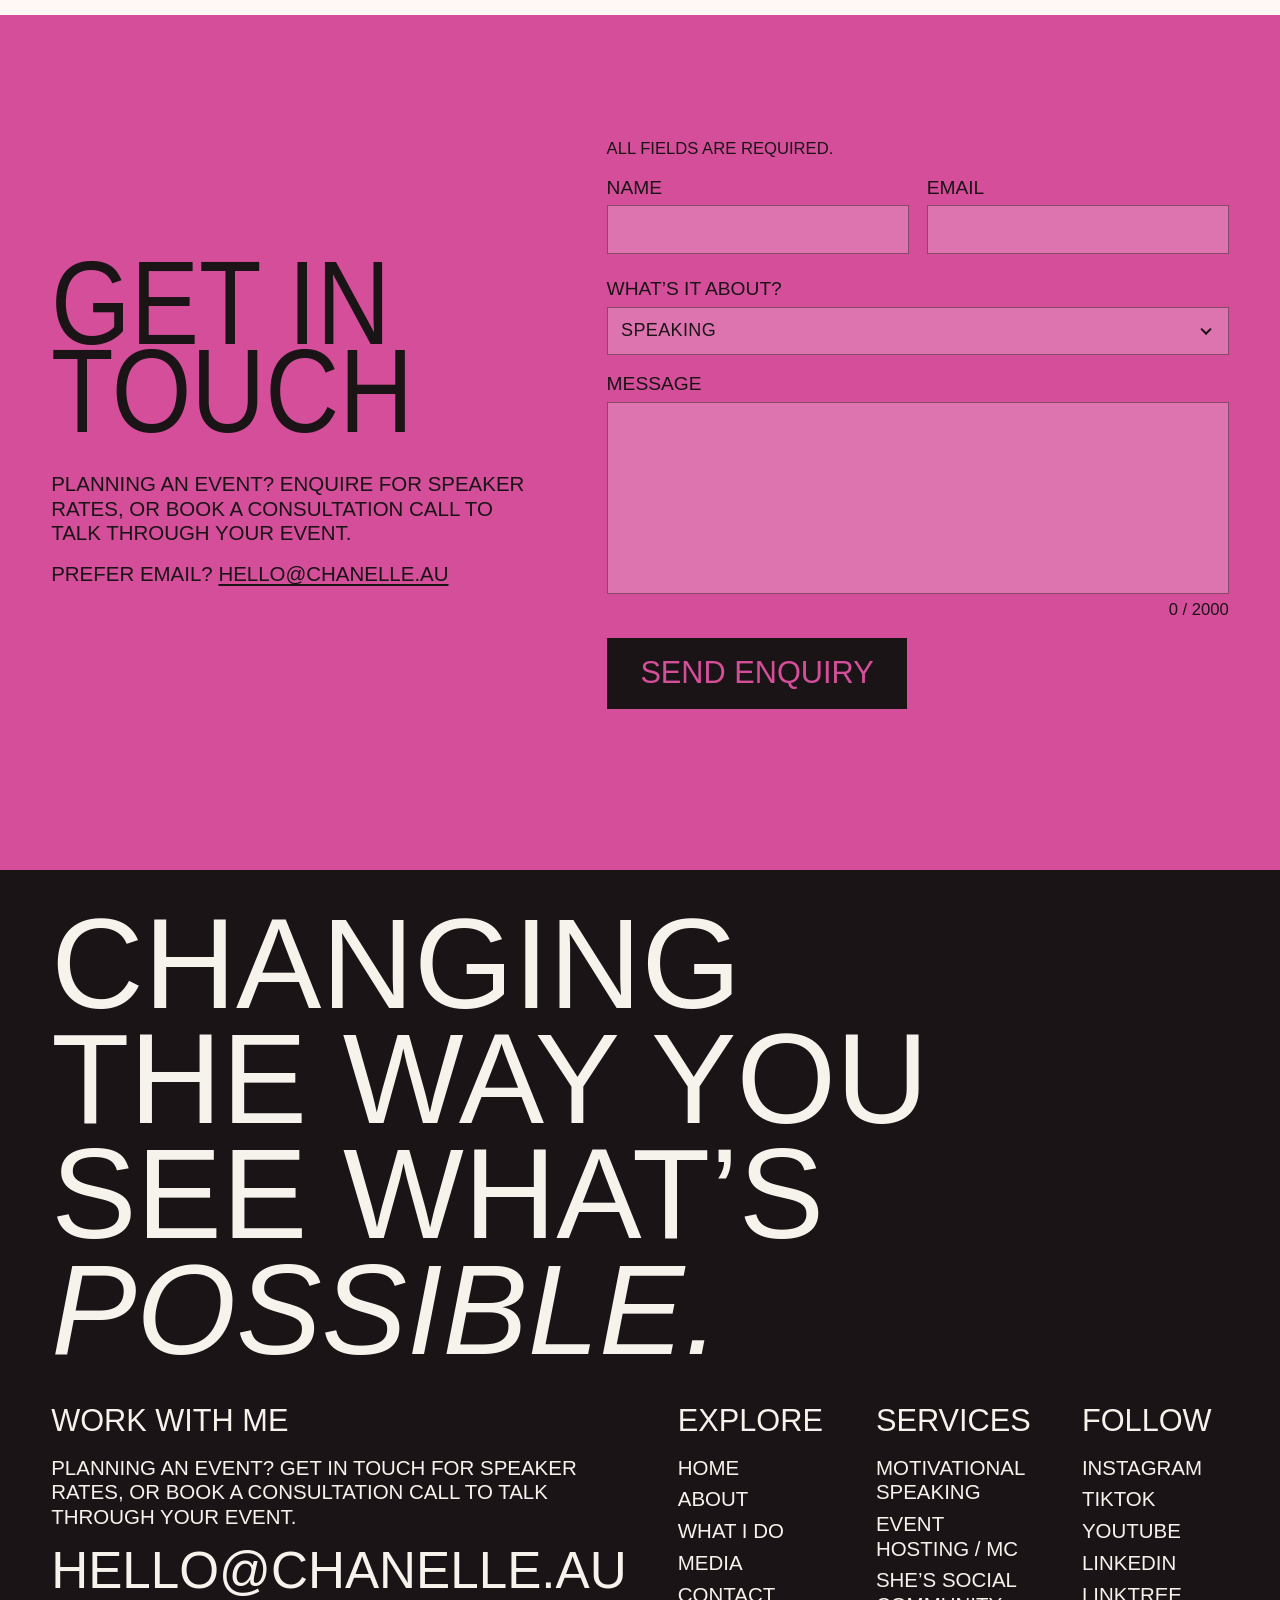
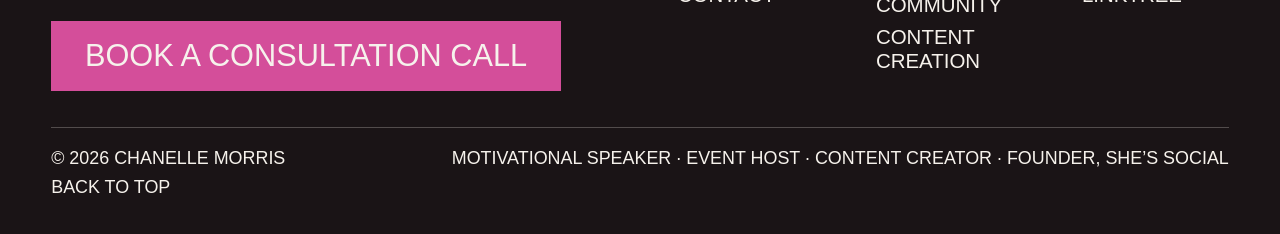
==== commit ed5f1d51: "Client feedback, phase 1: navigation, colours, quote and cleanup - Header: "CM" becomes "Home"; nav " ====
--- a/index.html
+++ b/index.html
@@ -12,7 +12,7 @@
 
   <link rel="preconnect" href="https://fonts.googleapis.com">
   <link rel="preconnect" href="https://fonts.gstatic.com" crossorigin>
-  <link rel="stylesheet" href="https://fonts.googleapis.com/css2?family=League+Gothic&display=swap">
+  <link rel="stylesheet" href="https://fonts.googleapis.com/css2?family=League+Gothic&family=Mrs+Saint+Delafield&display=swap">
   <link rel="stylesheet" href="style.css">
 
   <script src="main.js" defer></script>
@@ -20,10 +20,10 @@
 <body>
   <header class="site-header">
     <nav class="site-nav" aria-label="Main">
-      <a href="#">CM</a>
+      <a href="#">Home</a>
       <a class="site-nav__link" href="#about">About</a>
       <a class="site-nav__link" href="#what-i-do">What I do</a>
-      <a class="site-nav__link" href="#shes-social">She’s Social</a>
+      <a class="site-nav__link" href="#media">Media</a>
       <a class="site-nav__link" href="#contact">Contact</a>
       <button class="site-nav__toggle" type="button" aria-label="Menu" aria-expanded="false" aria-controls="menu">
         <span></span><span></span><span></span>
@@ -36,13 +36,13 @@
       <a class="menu__link" href="#"><span>Home</span></a>
       <a class="menu__link" href="#about"><span>About</span></a>
       <a class="menu__link" href="#what-i-do"><span>What I do</span></a>
-      <a class="menu__link" href="#shes-social"><span>She’s Social</span></a>
+      <a class="menu__link" href="#media"><span>Media</span></a>
       <a class="menu__link" href="#contact"><span>Contact</span></a>
     </nav>
 
     <div class="menu__footer">
       <a class="menu__email" href="mailto:hello@chanelle.au">hello@chanelle.au</a>
-      <a class="menu__cta" href="#contact" data-enquiry="Consultation call">Book a consultation call</a>
+      <a class="button button--pink menu__cta" href="#contact" data-enquiry="Consultation call">Book a consultation call</a>
       <ul class="menu__social" aria-label="Follow Chanelle">
         <li><a href="https://www.instagram.com/chanellemorriss/" target="_blank" rel="noopener">Instagram</a></li>
         <li><a href="https://www.tiktok.com/@chanellemorriss" target="_blank" rel="noopener">TikTok</a></li>
@@ -64,8 +64,8 @@
 
       <div class="hero__band">
         <blockquote class="hero__quote">
-          <p>“Your <em>vision</em> may shape what you see, but your <em>mindset</em> determines what you believe is <em>possible.</em>”</p>
-          <footer>— Chanelle</footer>
+          <p>“It was never my disability holding me back. It was my <em>mindset</em> about my disability that did.”</p>
+          <footer class="hero__signature">Chanelle</footer>
         </blockquote>
       </div>
     </section>
@@ -81,9 +81,9 @@
       <div class="about__content">
         <h2 class="about__title" id="about-title">I know what it’s like to be <em>underestimated.</em></h2>
         <p>Born with 30% vision and legally blind in one eye, I grew up hearing what I couldn’t do. At 16 I was told I’d never drive. I believed every word, until I was housebound and at rock bottom.</p>
-        <p>So I challenged those beliefs. I took on a solo snow season in New Zealand, graduated with a Bachelor of Social Welfare and ran a half marathon. It was never my eye condition holding me back. It was my <em>mindset.</em></p>
+        <p>So I challenged those beliefs. I took on a solo snow season in New Zealand, graduated with a Bachelor of Social Welfare and ran a half marathon, and found out what I was <em>really</em> capable of.</p>
         <p>Now I help audiences across Australia replace fear with belief, and step into a mindset that says “watch me”.</p>
-        <a class="about__cta" href="#contact">Work with me</a>
+        <a class="button" href="#contact">Work with me</a>
       </div>
 
       <ul class="about__roles">
@@ -129,7 +129,7 @@
       </ul>
     </section>
 
-    <section class="media" aria-labelledby="media-title">
+    <section class="media" id="media" aria-labelledby="media-title">
       <h2 class="media__heading" id="media-title">Media</h2>
 
       <ul class="media__list">
@@ -188,54 +188,6 @@
       </ul>
     </section>
 
-    <section class="social" id="shes-social" aria-labelledby="social-title">
-      <div class="social__top">
-        <p class="social__label">My community</p>
-
-        <!-- Shared heart counter. The total lives on a counter service (Abacus),
-             not on the host, so it keeps working on any hosting. To use your own
-             counter later, change these two addresses. -->
-        <div class="heart"
-             data-get="https://abacus.jasoncameron.dev/get/chanelle-morris-site/shes-social-hearts"
-             data-hit="https://abacus.jasoncameron.dev/hit/chanelle-morris-site/shes-social-hearts">
-          <button class="heart__button" type="button" aria-pressed="false">
-            <svg class="heart__icon" viewBox="0 0 24 24" aria-hidden="true" focusable="false">
-              <path d="M12 21s-7.5-4.6-9.6-9.2C.9 8.4 3 4.5 6.7 4.5c2.2 0 3.6 1.2 4.3 2.4.4.6 1.6.6 2 0 .7-1.2 2.1-2.4 4.3-2.4 3.7 0 5.8 3.9 4.3 7.3C19.5 16.4 12 21 12 21z"/>
-            </svg>
-            <span class="visually-hidden">Send She’s Social some love</span>
-          </button>
-          <p class="heart__count"><span class="heart__number" aria-live="polite">–</span><span class="visually-hidden"> hearts</span></p>
-        </div>
-      </div>
-
-      <h2 class="social__title" id="social-title"><span>She’s Social</span></h2>
-
-      <ul class="social__values" aria-label="Our core values">
-        <li>Connection</li>
-        <li>Authenticity</li>
-        <li>Fun</li>
-      </ul>
-
-      <div class="social__info">
-        <div>
-          <h3 class="social__heading">What we do</h3>
-          <p>A women’s community social group bringing people together. Based on the Gold Coast, we facilitate weekly walks, social nights and monthly events. Our mission is to help individuals connect, grow and shine.</p>
-        </div>
-        <div>
-          <h3 class="social__heading">Walks</h3>
-          <p>Sunday 7am and Wednesday 5pm (QLD time) at Alia Cafe in Coolangatta.</p>
-        </div>
-        <div>
-          <h3 class="social__heading">Events</h3>
-          <p>From lawn bowls to dance class, all around the Gold Coast.</p>
-        </div>
-        <div class="social__follow">
-          <p>Follow our page for updates and locations.</p>
-          <a class="social__cta" href="https://www.instagram.com/shessocial_/" target="_blank" rel="noopener">Follow @shessocial_</a>
-        </div>
-      </div>
-    </section>
-
     <section class="contact" id="contact" aria-labelledby="contact-title">
       <div class="contact__intro">
         <h2 class="contact__title" id="contact-title">Get in touch</h2>
@@ -288,7 +240,7 @@
           <input id="contact-website" name="website" type="text" tabindex="-1" autocomplete="off">
         </div>
 
-        <button class="contact__submit" type="submit">Send enquiry</button>
+        <button class="button contact__submit" type="submit">Send enquiry</button>
         <p class="contact__status" role="status" aria-live="polite"></p>
       </form>
     </section>
@@ -302,7 +254,7 @@
         <h2 class="site-footer__heading">Work with me</h2>
         <p>Planning an event? Get in touch for speaker rates, or book a consultation call to talk through your event.</p>
         <a class="site-footer__email" href="mailto:hello@chanelle.au">hello@chanelle.au</a>
-        <a class="site-footer__cta" href="#contact" data-enquiry="Consultation call">Book a consultation call</a>
+        <a class="button button--pink" href="#contact" data-enquiry="Consultation call">Book a consultation call</a>
       </div>
 
       <nav aria-label="Footer">
@@ -311,7 +263,7 @@
           <li><a href="#">Home</a></li>
           <li><a href="#about">About</a></li>
           <li><a href="#what-i-do">What I do</a></li>
-          <li><a href="#shes-social">She’s Social</a></li>
+          <li><a href="#media">Media</a></li>
           <li><a href="#contact">Contact</a></li>
         </ul>
       </nav>
--- a/style.css
+++ b/style.css
@@ -7,14 +7,18 @@
   --pink: #D44E9A;   /* sampled from the dress in the hero photo */
   --ink: #1A1416;
   --cream: #FFF8F4;
-
-  --font: "League Gothic", "Arial Narrow", sans-serif;   /* the one typeface, used everywhere */
+  --yellow: #F1E2A4;   /* her brand colours (from her previous site): */
+  --blue: #9EDCF5;     /* one per section, all with black text */
+  --green: #A9C98D;
+
+  --font: "League Gothic", "Arial Narrow", sans-serif;   /* the one typeface, used everywhere... */
+  --font-signature: "Mrs Saint Delafield", cursive;        /* ...except her signature */
 
   /* Nav text size, reused for small labels. The fixed header is a touch taller,
      and full-screen sections fill the screen below it. */
   --nav-size: clamp(1.25rem, 2.4vw, 2.25rem);
   --header-nav-size: calc(var(--nav-size) * 2);   /* desktop header links: twice the label size */
-  --header-h: calc(var(--header-nav-size) * 1.1);
+  --header-h: calc(var(--header-nav-size) * 0.735);   /* the capitals' height: the bar hugs the letters top and bottom */
   --screen-h: calc(100svh - var(--header-h));
 
   /* Hero name box: upper half of the screen, ~80% wide. The height is capped
@@ -34,7 +38,7 @@
    visible, and a taller header. */
 @media (max-width: 700px) {
   :root {
-    --header-h: 48px;   /* CM and the hamburger are inset, so the header is taller */
+    --header-h: 48px;   /* Home and the hamburger are inset, so the header is taller */
     --name-h: min(45svh, 80vw * 0.42);
     --photo-w: 60vw;
     --photo-overlap: 0.3;
@@ -80,23 +84,44 @@
   max-width: 100%;
 }
 
-/* Text for screen readers only. */
-.visually-hidden {
-  position: absolute;
-  width: 1px;
-  height: 1px;
-  margin: -1px;
-  padding: 0;
-  overflow: hidden;
-  clip-path: inset(50%);
-  white-space: nowrap;
-  border: 0;
-}
-
 /* League Gothic has no italic, so browsers slant it for <em>. The slant leans
    into the next space, so give it a little room back. */
 em {
   margin-right: 0.1em;
+}
+
+/* One button style: ink with pink text, or pink with ink text on dark
+   backgrounds. Both turn off-white on hover. */
+.button {
+  display: inline-block;
+  padding: 0.65em 1.1em;
+  border: 0;
+  background: var(--ink);
+  color: var(--pink);
+  font: inherit;
+  font-size: var(--nav-size);
+  line-height: 1;
+  text-align: center;
+  text-decoration: none;
+  text-transform: inherit;
+  cursor: pointer;
+  transition: background-color 0.2s, color 0.2s;
+}
+
+.button--pink {
+  background: var(--pink);
+  color: var(--ink);
+}
+
+.button:hover,
+.button:focus-visible {
+  background: var(--off-white);
+  color: var(--ink);
+}
+
+.button:focus-visible {
+  outline: 2px solid var(--ink);
+  outline-offset: 4px;
 }
 
 
@@ -241,11 +266,10 @@
    Mobile menu
    ========================================================================== */
 
-/* Bold and full width: the four links fill four bands that drop down from the
-   top (the hero pink first, then softer tints, solid steps with no borders),
-   in huge stretched capitals like the hero name. Below them, an ink strip with
-   her email across the full width, the consultation button and her socials.
-   main.js opens and closes it. */
+/* Bold and full width: the five links fill five bands that drop down from the
+   top, each in its section's colour, in huge stretched capitals like the hero
+   name. Below them, an ink strip with her email across the full width, the
+   consultation button and her socials. main.js opens and closes it. */
 .menu {
   display: none;
 }
@@ -254,7 +278,7 @@
   .menu {
     position: fixed;
     inset: 0;
-    z-index: 9;   /* under the header, so CM and the close button stay on top */
+    z-index: 9;   /* under the header, so Home and the close button stay on top */
     display: flex;
     flex-direction: column;
     visibility: hidden;
@@ -293,24 +317,24 @@
   align-items: center;
   justify-content: flex-end;
   padding: 0 16px;
-  background: color-mix(in oklab, var(--pink), white var(--tint));
+  background: var(--band);
   color: var(--ink);
-  font-size: min((100vw - 32px) / 3.7, 11svh);   /* "She's Social" spans nearly the full width */
+  font-size: min((100vw - 32px) / 2.9, 11svh);   /* "What I do" spans nearly the full width */
   line-height: 1;
   text-decoration: none;
 }
 
-/* The first band also runs up behind the header (CM and the close button). */
+/* The first band also runs up behind the header (Home and the close button). */
 .menu__link:first-child {
   flex-basis: calc(4rem + var(--header-h));
   padding-top: var(--header-h);
 }
 
-.menu__link:nth-child(1) { --i: 0; --tint: 0%; }
-.menu__link:nth-child(2) { --i: 1; --tint: 10.5%; }
-.menu__link:nth-child(3) { --i: 2; --tint: 21%; }
-.menu__link:nth-child(4) { --i: 3; --tint: 31.5%; }
-.menu__link:nth-child(5) { --i: 4; --tint: 42%; }
+.menu__link:nth-child(1) { --i: 0; --band: var(--off-white); }   /* Home */
+.menu__link:nth-child(2) { --i: 1; --band: var(--yellow); }      /* About */
+.menu__link:nth-child(3) { --i: 2; --band: var(--blue); }        /* What I do */
+.menu__link:nth-child(4) { --i: 3; --band: var(--green); }       /* Media */
+.menu__link:nth-child(5) { --i: 4; --band: var(--pink); }        /* Contact */
 
 /* The hero name's look: capitals trimmed to their height, stretched a little. */
 .menu__link span {
@@ -346,13 +370,6 @@
 
 .menu .menu__cta {
   display: block;
-  padding: 0.7em 1em;
-  background: var(--pink);
-  color: var(--ink);
-  font-size: var(--nav-size);
-  line-height: 1;
-  text-align: center;
-  text-decoration: none;
 }
 
 .menu__social {
@@ -380,9 +397,8 @@
   text-underline-offset: 0.15em;
 }
 
-.menu .menu__cta:focus-visible {
-  outline: 2px solid var(--off-white);
-  outline-offset: 3px;
+.menu .button:focus-visible {
+  outline-color: var(--off-white);
 }
 
 
@@ -469,9 +485,14 @@
   text-wrap: balance;
 }
 
-.hero__quote footer {
-  margin-top: 1.5rem;
-  font-size: var(--nav-size);
+/* Her signature: the one place a script face is used. */
+.hero__signature {
+  margin-top: 0.4rem;
+  font-family: var(--font-signature);
+  font-size: clamp(3rem, 6vw, 5.5rem);
+  line-height: 1.2;
+  text-transform: none;
+  rotate: -4deg;
 }
 
 
@@ -479,7 +500,7 @@
    About
    ========================================================================== */
 
-/* A full screen, dark and type-led: a giant stat on one side, her story on
+/* A full screen in yellow, type-led: a giant stat on one side, her story on
    the other, and her roles running along the bottom. */
 .about {
   display: grid;
@@ -492,15 +513,14 @@
   gap: clamp(1.25rem, 3svh, 3rem) clamp(2rem, 5vw, 6rem);
   min-height: var(--screen-h);
   padding: clamp(1.5rem, 4svh, 3rem) clamp(16px, 4vw, 4rem);
-  background: var(--ink);
-  color: var(--off-white);
+  background: var(--yellow);
+  color: var(--ink);
 }
 
 .about__label {
   grid-area: label;
   margin: 0;
   font-size: var(--nav-size);
-  color: var(--pink);
 }
 
 .about__stat {
@@ -540,26 +560,8 @@
   margin: 0 0 1em;
 }
 
-.about__cta {
-  display: inline-block;
+.about__content .button {
   margin-top: 0.25em;
-  padding: 0.65em 1.1em;
-  font-size: clamp(1.25rem, 2vw, 2rem);
-  line-height: 1;
-  text-decoration: none;
-  background: var(--pink);
-  color: var(--ink);
-  transition: background-color 0.2s;
-}
-
-.about__cta:hover,
-.about__cta:focus-visible {
-  background: var(--off-white);
-}
-
-.about__cta:focus-visible {
-  outline: 2px solid var(--off-white);
-  outline-offset: 4px;
 }
 
 /* Spread edge to edge like the nav. */
@@ -572,7 +574,7 @@
   margin: 0;
   padding: 1.25rem 0 0;
   list-style: none;
-  border-top: 1px solid rgb(246 242 236 / 0.25);
+  border-top: 1px solid rgb(26 20 22 / 0.25);
   font-size: clamp(1rem, 1.8vw, 1.75rem);
 }
 
@@ -603,14 +605,14 @@
    What I do
    ========================================================================== */
 
-/* Full screen: the four services stack down the left in equal bands, and the
-   right side fades between their descriptions as you hover them (main.js). */
+/* Full screen in blue: the four services stack down the left in equal bands,
+   and the right side fades between their descriptions as you hover them (main.js). */
 .services {
   display: grid;
   grid-template-columns: 3fr 2fr;
   grid-template-areas: "list detail";
   min-height: var(--screen-h);
-  background: var(--off-white);
+  background: var(--blue);
 }
 
 .services__list {
@@ -650,17 +652,17 @@
   text-box: trim-both cap alphabetic;
   white-space: nowrap;
   transform: scaleY(1.15);
-  transition: color 0.3s ease, translate 0.3s ease;
+  transition: translate 0.3s ease;
 }
 
 .services__item:hover span,
 .services__item.is-active span {
-  color: var(--pink);
+  font-style: italic;
   translate: 0.2em 0;
 }
 
 .services__item:focus-visible {
-  outline: 2px solid var(--pink);
+  outline: 2px solid var(--ink);
   outline-offset: -6px;
 }
 
@@ -697,9 +699,8 @@
 
 .services__number {
   margin: 0 0 0.75rem;
-  font-size: clamp(2rem, 4vw, 3.5rem);   /* >= 24px: pink on off-white is large-text contrast only */
+  font-size: clamp(2rem, 4vw, 3.5rem);
   line-height: 1;
-  color: var(--pink);
 }
 
 .services__text {
@@ -739,22 +740,21 @@
    Media
    ========================================================================== */
 
-/* Full screen and dark: interviews, press and podcasts as a list of rows,
+/* Full screen in green: interviews and podcasts as a list of rows,
    each with its type, the outlet, the title and a link out. */
 .media {
   display: grid;
   grid-template-rows: auto 1fr;
   min-height: var(--screen-h);
   padding: clamp(1.5rem, 4svh, 3rem) clamp(16px, 4vw, 4rem);
-  background: var(--ink);
-  color: var(--off-white);
+  background: var(--green);
+  color: var(--ink);
 }
 
 .media__heading {
   margin: 0 0 clamp(0.75rem, 2svh, 2rem);
   font-size: var(--nav-size);
   font-weight: 400;
-  color: var(--pink);
 }
 
 .media__list {
@@ -771,7 +771,7 @@
   align-items: center;
   gap: 1rem clamp(1rem, 3vw, 3rem);
   padding: 0.5rem 0;
-  border-top: 1px solid rgb(246 242 236 / 0.2);
+  border-top: 1px solid rgb(26 20 22 / 0.25);
 }
 
 .media__item p,
@@ -781,7 +781,6 @@
 
 .media__type {
   font-size: clamp(1rem, 1.4vw, 1.25rem);
-  color: var(--pink);
 }
 
 .media__outlet {
@@ -803,17 +802,16 @@
 }
 
 .media__links a {
-  color: var(--pink);
-  text-decoration: none;
+  color: var(--ink);
+  text-decoration: underline;
+  text-decoration-thickness: 2px;
+  text-underline-offset: 0.15em;
 }
 
 .media__links a:hover,
 .media__links a:focus-visible {
   outline: none;
-  color: var(--off-white);
-  text-decoration: underline;
-  text-decoration-thickness: 2px;
-  text-underline-offset: 0.15em;
+  text-decoration-thickness: 4px;
 }
 
 /* Phones: type and link on the top line, outlet and title below. */
@@ -948,211 +946,12 @@
 
 
 /* ==========================================================================
-   She's Social
-   ========================================================================== */
-
-/* Full screen in the hero pink: her community's name huge across the full
-   width, its three values spread edge to edge, then the details. A shared
-   heart counter sits top right (main.js). */
-.social {
-  --pad: clamp(16px, 4vw, 4rem);
-
-  display: grid;
-  align-content: space-between;
-  gap: clamp(1rem, 3svh, 2.5rem);
-  min-height: var(--screen-h);
-  padding: clamp(1.5rem, 4svh, 3rem) var(--pad);
-  background: var(--pink);
-  color: var(--ink);
-}
-
-/* The rows with links and the heart sit above the title: its huge (invisible)
-   line box reaches past its letters and would otherwise swallow their taps. */
-.social__top,
-.social__info {
-  position: relative;
-  z-index: 1;
-}
-
-.social__top {
-  display: flex;
-  align-items: center;
-  justify-content: space-between;
-  gap: 1rem;
-}
-
-.social__label {
-  margin: 0;
-  font-size: var(--nav-size);
-}
-
-/* The hero name's stretched capitals, sized to span the full width (capped
-   on short screens). The padding leaves room for the stretch. */
-.social__title {
-  margin: 0;
-  padding-block: 0.06em;
-  font-size: min((100vw - 2 * var(--pad)) / 3.65, 40svh);
-  font-weight: 400;
-  line-height: 1;
-  white-space: nowrap;
-}
-
-.social__title span {
-  display: block;
-  text-box: trim-both cap alphabetic;
-  transform: scaleY(1.15);
-}
-
-.social__values {
-  display: flex;
-  flex-wrap: wrap;
-  justify-content: space-between;
-  gap: 0.25em 1em;
-  margin: 0;
-  padding: 0;
-  list-style: none;
-  font-size: clamp(2rem, 4.5vw, 5rem);   /* cream on pink is large-text contrast only */
-  line-height: 1;
-  color: var(--cream);
-}
-
-.social__values li {
-  text-box: trim-both cap alphabetic;
-}
-
-.social__info {
-  display: grid;
-  grid-template-columns: 1.6fr 1fr 1fr auto;   /* the follow column fits its button */
-  gap: 1.5rem clamp(1.5rem, 3vw, 3rem);
-  padding-top: clamp(1rem, 2.5svh, 1.5rem);
-  border-top: 1px solid rgb(26 20 22 / 0.3);
-  font-size: clamp(1.125rem, 1.5vw, 1.375rem);
-  line-height: 1.2;
-}
-
-.social__info p {
-  margin: 0;
-}
-
-.social__heading {
-  margin: 0 0 0.5rem;
-  font-size: var(--nav-size);
-  font-weight: 400;
-}
-
-.social__follow {
-  display: grid;
-  align-content: start;
-  justify-items: start;
-  gap: 0.75rem;
-}
-
-.social__cta {
-  display: inline-block;
-  white-space: nowrap;
-  padding: 0.65em 1.1em;
-  background: var(--ink);
-  color: var(--pink);
-  font-size: var(--nav-size);
-  line-height: 1;
-  text-decoration: none;
-  transition: background-color 0.2s, color 0.2s;
-}
-
-.social__cta:hover,
-.social__cta:focus-visible {
-  background: var(--off-white);
-  color: var(--ink);
-}
-
-.social__cta:focus-visible {
-  outline: 2px solid var(--ink);
-  outline-offset: 4px;
-}
-
-/* The heart: an outlined heart in a ring, filled in once you've sent one,
-   with the shared total beside it. */
-.heart {
-  display: flex;
-  align-items: center;
-  gap: 0.6rem;
-}
-
-.heart__button {
-  display: grid;
-  place-items: center;
-  width: 52px;
-  height: 52px;
-  padding: 0;
-  border: 2px solid var(--ink);
-  border-radius: 50%;
-  background: transparent;
-  color: var(--ink);
-  cursor: pointer;
-  transition: background-color 0.2s, color 0.2s;
-}
-
-.heart__icon {
-  width: 26px;
-  height: 26px;
-  fill: none;
-  stroke: currentColor;
-  stroke-width: 2;
-  stroke-linejoin: round;
-}
-
-.heart__button:hover .heart__icon {
-  fill: rgb(26 20 22 / 0.2);
-}
-
-.heart__button[aria-pressed="true"] {
-  background: var(--ink);
-  color: var(--pink);
-}
-
-.heart__button[aria-pressed="true"] .heart__icon {
-  fill: currentColor;
-}
-
-.heart__button:focus-visible {
-  outline: 2px solid var(--ink);
-  outline-offset: 3px;
-}
-
-.heart__count {
-  min-width: 2ch;
-  margin: 0;
-  font-size: clamp(1.75rem, 2.6vw, 2.5rem);
-  line-height: 1;
-}
-
-@media (max-width: 900px) {
-  .social__info {
-    grid-template-columns: 1fr 1fr;
-  }
-}
-
-/* Phones: the values still share one line, the details stack. */
-@media (max-width: 700px) {
-  .social__values {
-    gap: 0.25em 0.4em;
-    font-size: 9vw;
-  }
-
-  .social__info {
-    grid-template-columns: 1fr;
-  }
-}
-
-
-/* ==========================================================================
    Contact
    ========================================================================== */
 
-/* Full screen and full width, dark: a big title and how to reach her on the
+/* Full screen and full width in pink: a big title and how to reach her on the
    left, the enquiry form on the right. main.js validates and sends it. */
 .contact {
-  --error: color-mix(in oklab, var(--pink), white 45%);
 
   display: grid;
   grid-template-columns: minmax(0, 1fr) minmax(0, 1.3fr);
@@ -1160,9 +959,8 @@
   gap: clamp(2rem, 6vw, 8rem);
   min-height: var(--screen-h);
   padding: clamp(1.5rem, 4svh, 3rem) clamp(16px, 4vw, 4rem);
-  background: var(--ink);
-  color: var(--off-white);
-  color-scheme: dark;   /* native parts (autofill, scrollbars) match the dark theme */
+  background: var(--pink);
+  color: var(--ink);
 }
 
 /* Same style as the logos title: the hero name's stretched capitals. */
@@ -1184,7 +982,9 @@
 }
 
 .contact__intro a {
-  color: var(--pink);
+  color: inherit;
+  text-decoration-thickness: 2px;
+  text-underline-offset: 0.15em;
 }
 
 .contact__form {
@@ -1196,7 +996,6 @@
 .contact__note {
   margin: 0;
   font-size: clamp(1rem, 1.3vw, 1.125rem);
-  color: rgb(246 242 236 / 0.75);
 }
 
 .contact__row {
@@ -1219,10 +1018,10 @@
 .contact__field textarea {
   width: 100%;
   padding: 0.55em 0.75em;
-  border: 1px solid rgb(246 242 236 / 0.35);
+  border: 1px solid rgb(26 20 22 / 0.45);
   border-radius: 0;
-  background: rgb(246 242 236 / 0.06);
-  color: var(--off-white);
+  background: rgb(255 255 255 / 0.22);
+  color: var(--ink);
   font: inherit;
   font-size: clamp(1.125rem, 1.4vw, 1.375rem);
   line-height: 1.5;
@@ -1241,10 +1040,10 @@
   position: relative;
   width: 100%;
   padding: 0.55em 2.5em 0.55em 0.75em;
-  border: 1px solid rgb(246 242 236 / 0.35);
+  border: 1px solid rgb(26 20 22 / 0.45);
   border-radius: 0;
-  background: rgb(246 242 236 / 0.06);
-  color: var(--off-white);
+  background: rgb(255 255 255 / 0.22);
+  color: var(--ink);
   font: inherit;
   font-size: clamp(1.125rem, 1.4vw, 1.375rem);
   line-height: 1.5;
@@ -1270,7 +1069,7 @@
 }
 
 .select__button[aria-expanded="true"] {
-  border-color: var(--pink);
+  border-color: var(--ink);
 }
 
 .select__button[aria-expanded="true"]::after {
@@ -1279,9 +1078,9 @@
 }
 
 .select__button:focus-visible {
-  outline: 2px solid var(--pink);
+  outline: 2px solid var(--ink);
   outline-offset: 0;
-  border-color: var(--pink);
+  border-color: var(--ink);
 }
 
 .select__list {
@@ -1293,7 +1092,7 @@
   margin: 0;
   padding: 0;
   list-style: none;
-  border: 1px solid var(--pink);
+  border: 1px solid var(--ink);
   background: var(--ink);
   box-shadow: 0 1.5rem 3rem -1rem rgb(0 0 0 / 0.6);
 }
@@ -1328,13 +1127,13 @@
 
 .contact__field input:focus-visible,
 .contact__field textarea:focus-visible {
-  outline: 2px solid var(--pink);
+  outline: 2px solid var(--ink);
   outline-offset: 0;
-  border-color: var(--pink);
+  border-color: var(--ink);
 }
 
 .contact__field [aria-invalid="true"] {
-  border-color: var(--error);
+  border: 2px solid var(--ink);
 }
 
 .contact__meta {
@@ -1351,12 +1150,11 @@
 }
 
 .contact__error {
-  color: var(--error);
+  font-style: italic;
 }
 
 .contact__count {
   margin-left: auto;
-  color: rgb(246 242 236 / 0.75);
 }
 
 /* Spam trap: moved off screen rather than hidden, as some bots skip hidden
@@ -1371,26 +1169,6 @@
 
 .contact__submit {
   justify-self: start;
-  padding: 0.65em 1.4em;
-  border: 0;
-  background: var(--pink);
-  color: var(--ink);
-  font: inherit;
-  font-size: var(--nav-size);
-  line-height: 1;
-  text-transform: inherit;   /* buttons don't pick up the page's capitals on their own */
-  cursor: pointer;
-  transition: background-color 0.2s;
-}
-
-.contact__submit:hover,
-.contact__submit:focus-visible {
-  background: var(--off-white);
-}
-
-.contact__submit:focus-visible {
-  outline: 2px solid var(--off-white);
-  outline-offset: 4px;
 }
 
 .contact__submit:disabled {
@@ -1419,16 +1197,16 @@
    Footer
    ========================================================================== */
 
-/* A full screen in the hero pink: a big closing line, the details in columns,
-   then the small print. */
+/* A full screen in ink: a big closing line, the details in columns, then the
+   small print. */
 .site-footer {
   display: grid;
   grid-template-rows: 1fr auto auto;
   gap: clamp(1.5rem, 4svh, 4rem);
   min-height: var(--screen-h);
   padding: clamp(1.5rem, 4svh, 3rem) clamp(16px, 4vw, 4rem);
-  background: var(--pink);
-  color: var(--ink);
+  background: var(--ink);
+  color: var(--off-white);
 }
 
 .site-footer__statement {
@@ -1474,6 +1252,14 @@
   text-underline-offset: 0.15em;
 }
 
+.site-footer .button {
+  margin-top: 0.25rem;
+}
+
+.site-footer .button:focus-visible {
+  outline-color: var(--off-white);
+}
+
 .site-footer__contact p {
   max-width: 32em;
   margin: 0 0 1rem;
@@ -1487,35 +1273,13 @@
   line-height: 1;
 }
 
-.site-footer .site-footer__cta {
-  display: inline-block;
-  padding: 0.65em 1.1em;
-  font-size: var(--nav-size);
-  line-height: 1;
-  background: var(--ink);
-  color: var(--pink);
-  transition: background-color 0.2s, color 0.2s;
-}
-
-.site-footer .site-footer__cta:hover,
-.site-footer .site-footer__cta:focus-visible {
-  text-decoration: none;
-  background: var(--off-white);
-  color: var(--ink);
-}
-
-.site-footer__cta:focus-visible {
-  outline: 2px solid var(--ink);
-  outline-offset: 4px;
-}
-
 .site-footer__bottom {
   display: flex;
   flex-wrap: wrap;
   justify-content: space-between;
   gap: 0.5rem 2rem;
   padding-top: 1.25rem;
-  border-top: 1px solid rgb(26 20 22 / 0.3);
+  border-top: 1px solid rgb(246 242 236 / 0.25);
   font-size: clamp(1rem, 1.4vw, 1.25rem);
 }
 
@@ -1549,8 +1313,7 @@
   .services__item span,
   .logos__title,
   .logos__wordmark,
-  .contact__title,
-  .social__title span {
+  .contact__title {
     line-height: 0.75;
   }
 }
@@ -1621,11 +1384,6 @@
     scroll-behavior: smooth;
   }
 
-  /* She's Social heart pops when tapped. */
-  .heart__button.is-popping {
-    animation: heart-pop 0.45s cubic-bezier(0.3, 1.6, 0.5, 1);
-  }
-
   /* Contact dropdown: the list drops in. */
   .select__list:not([hidden]) {
     animation: select-drop 0.18s ease-out;
@@ -1642,9 +1400,9 @@
     transition: opacity 0.5s ease 0.25s, translate 0.5s ease 0.25s, visibility 0s 0.25s;
   }
 
-  /* Mobile menu: the four bands start stacked just above the screen, then
-     drop and unfold into place (the hot pink leads, softer tints fan out
-     below), and the ink strip rises from the bottom; closing reverses it. */
+  /* Mobile menu: the five bands start stacked just above the screen, then
+     drop and unfold into place, and the ink strip rises from the bottom;
+     closing reverses it. */
   .menu {
     transition: visibility 0s 0.7s;
   }
@@ -1702,9 +1460,3 @@
     translate: 0 -0.5rem;
   }
 }
-
-@keyframes heart-pop {
-  40% {
-    scale: 1.25;
-  }
-}
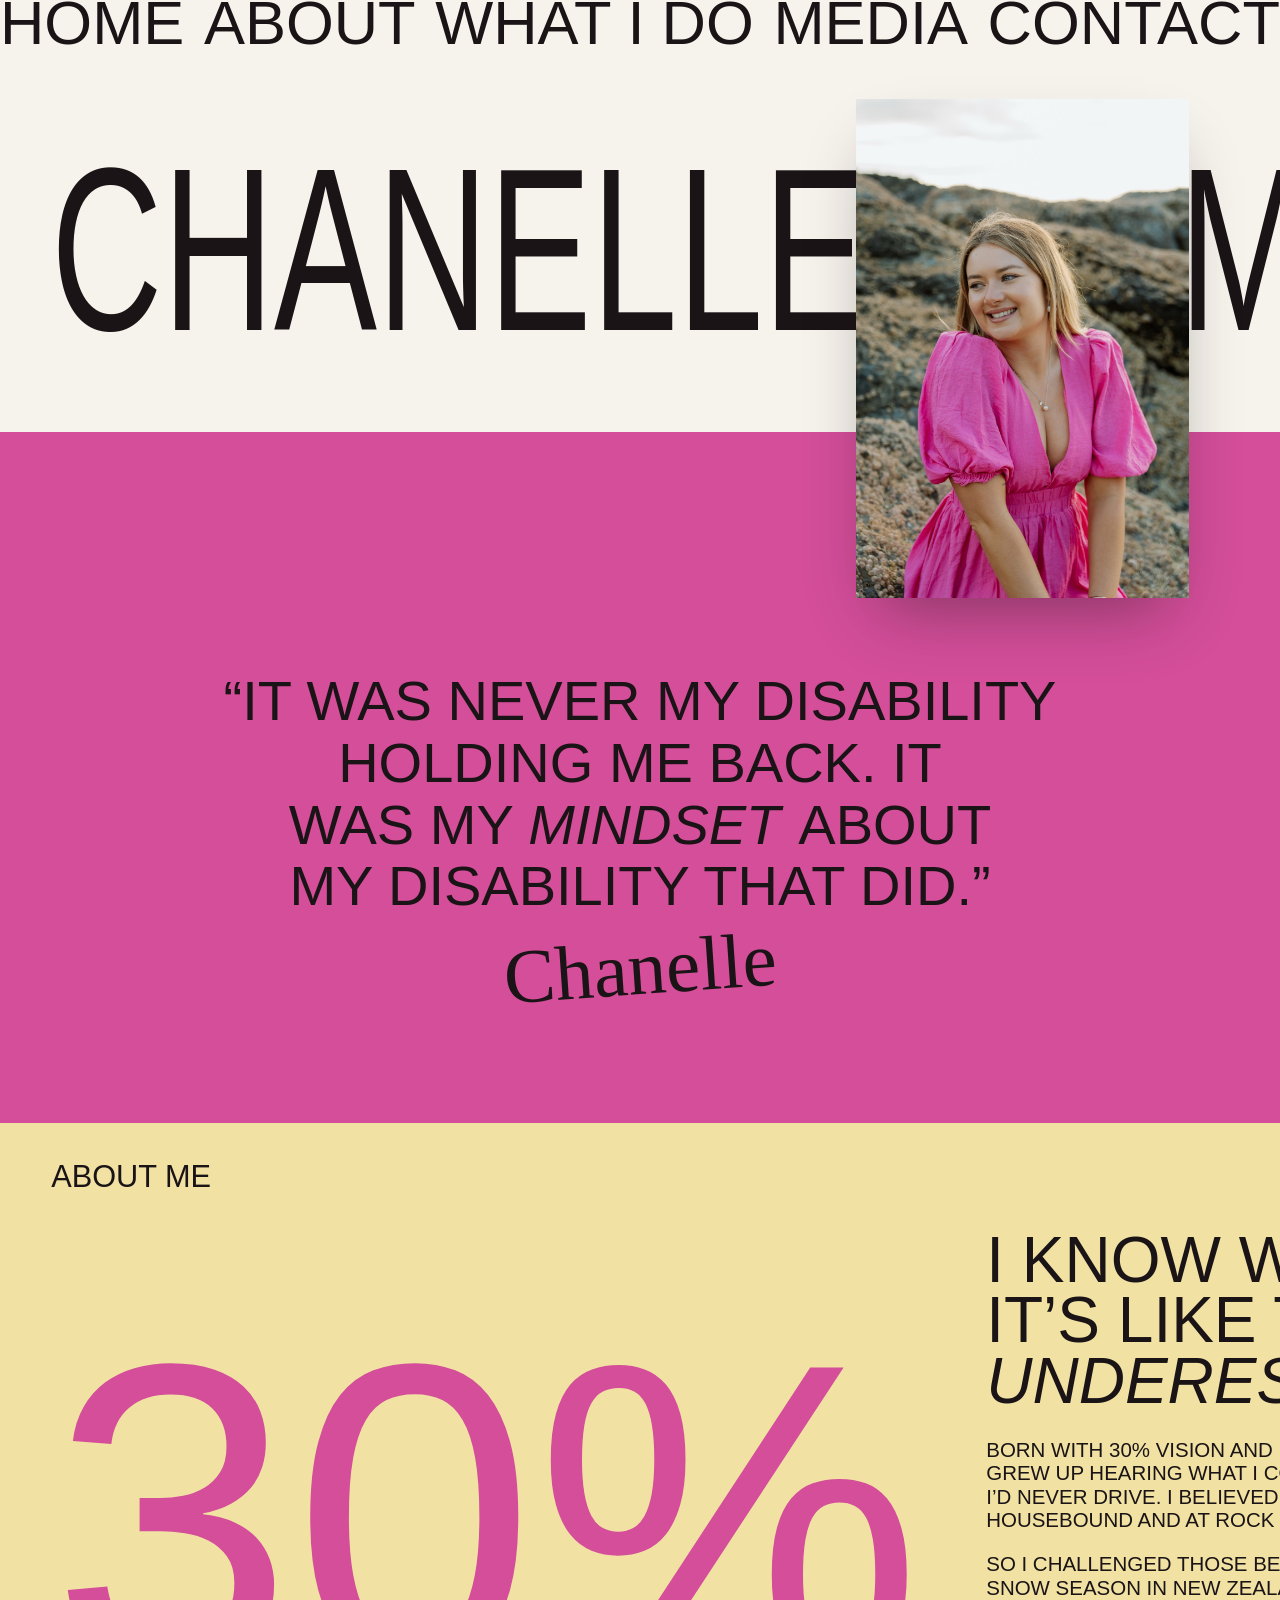
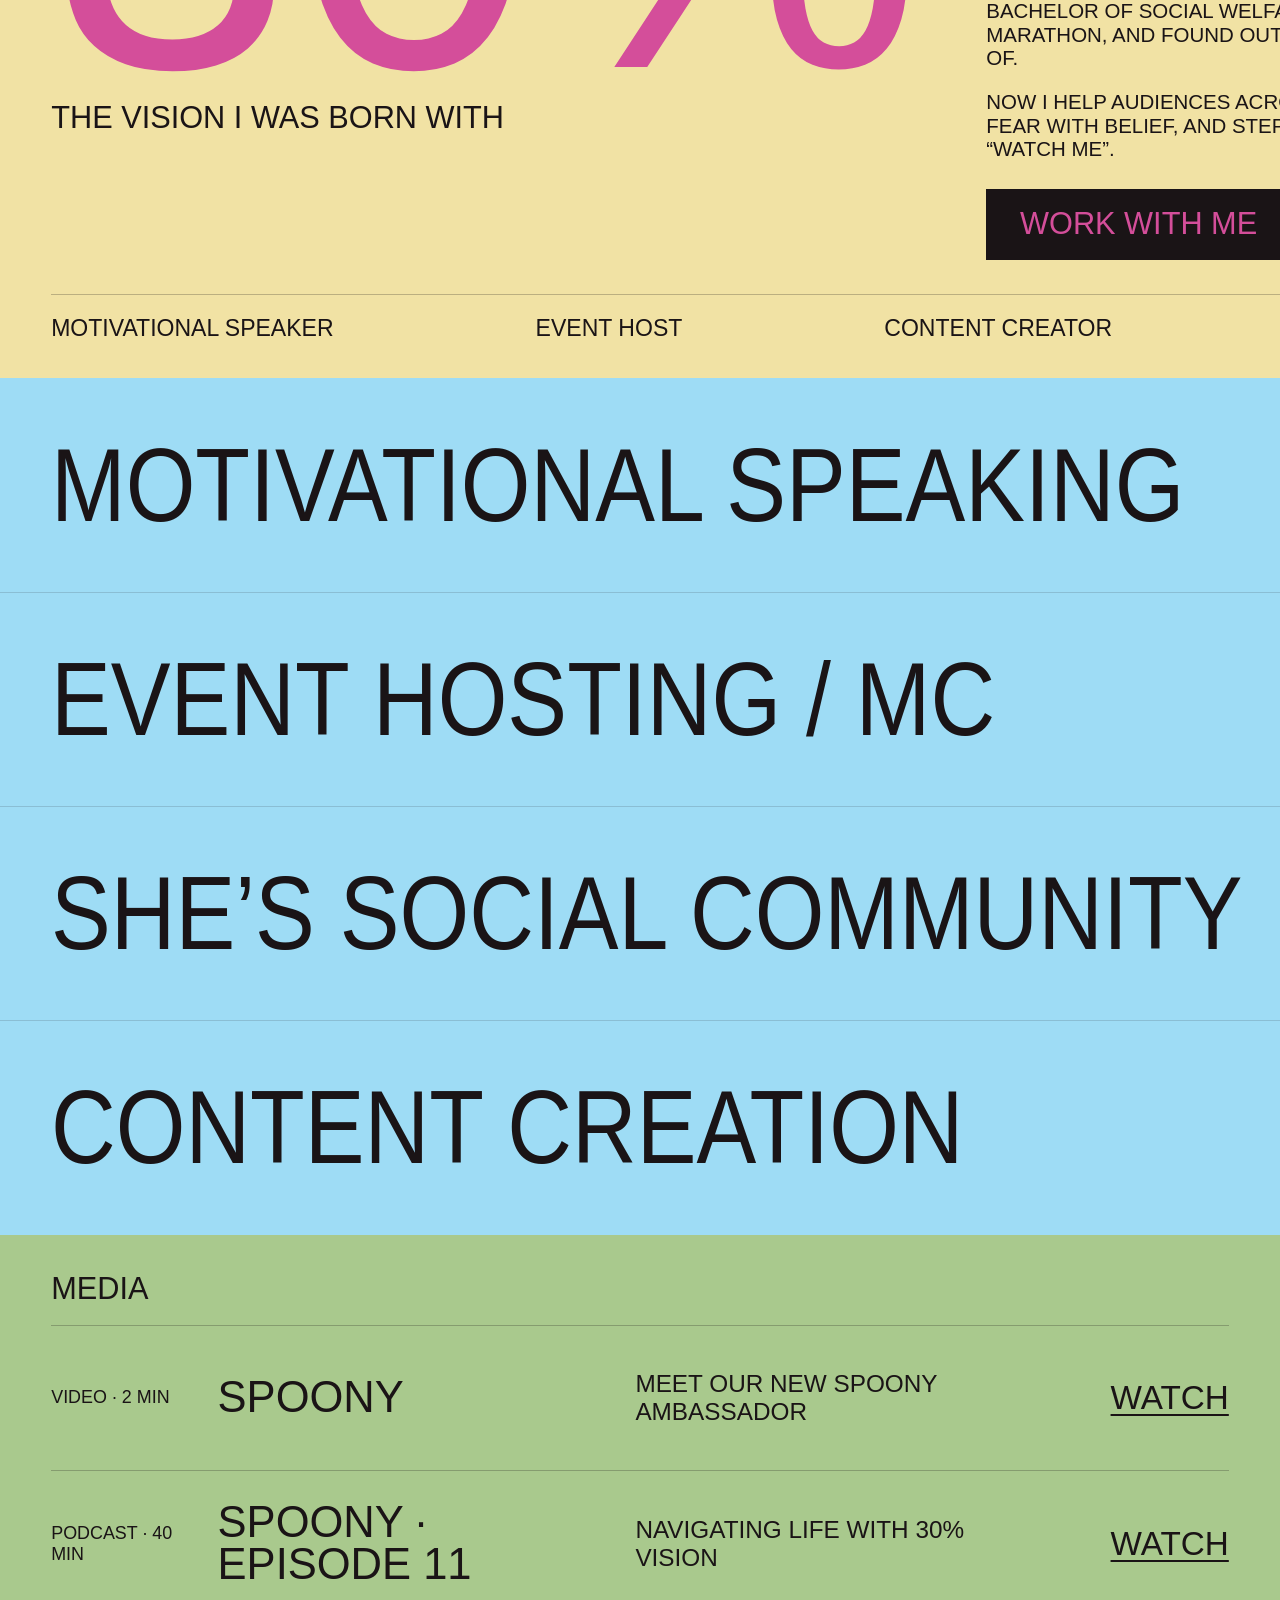
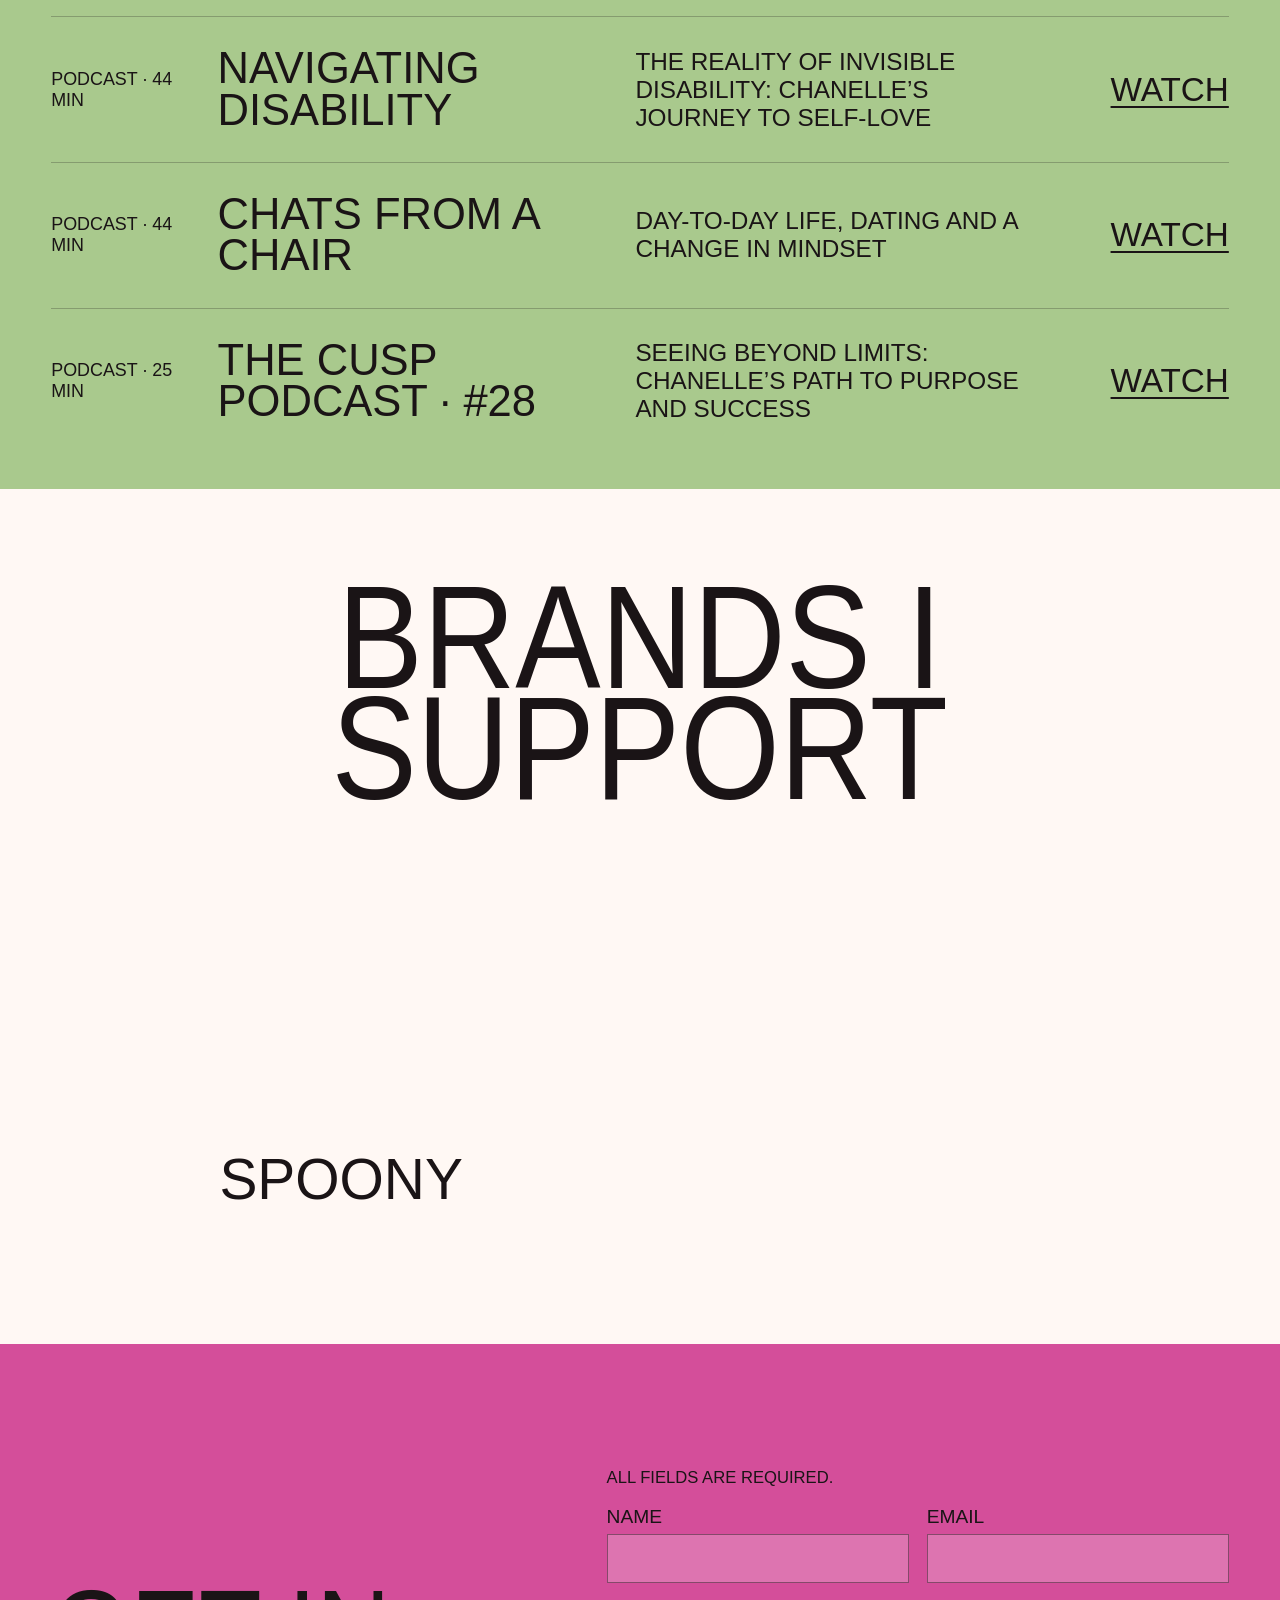
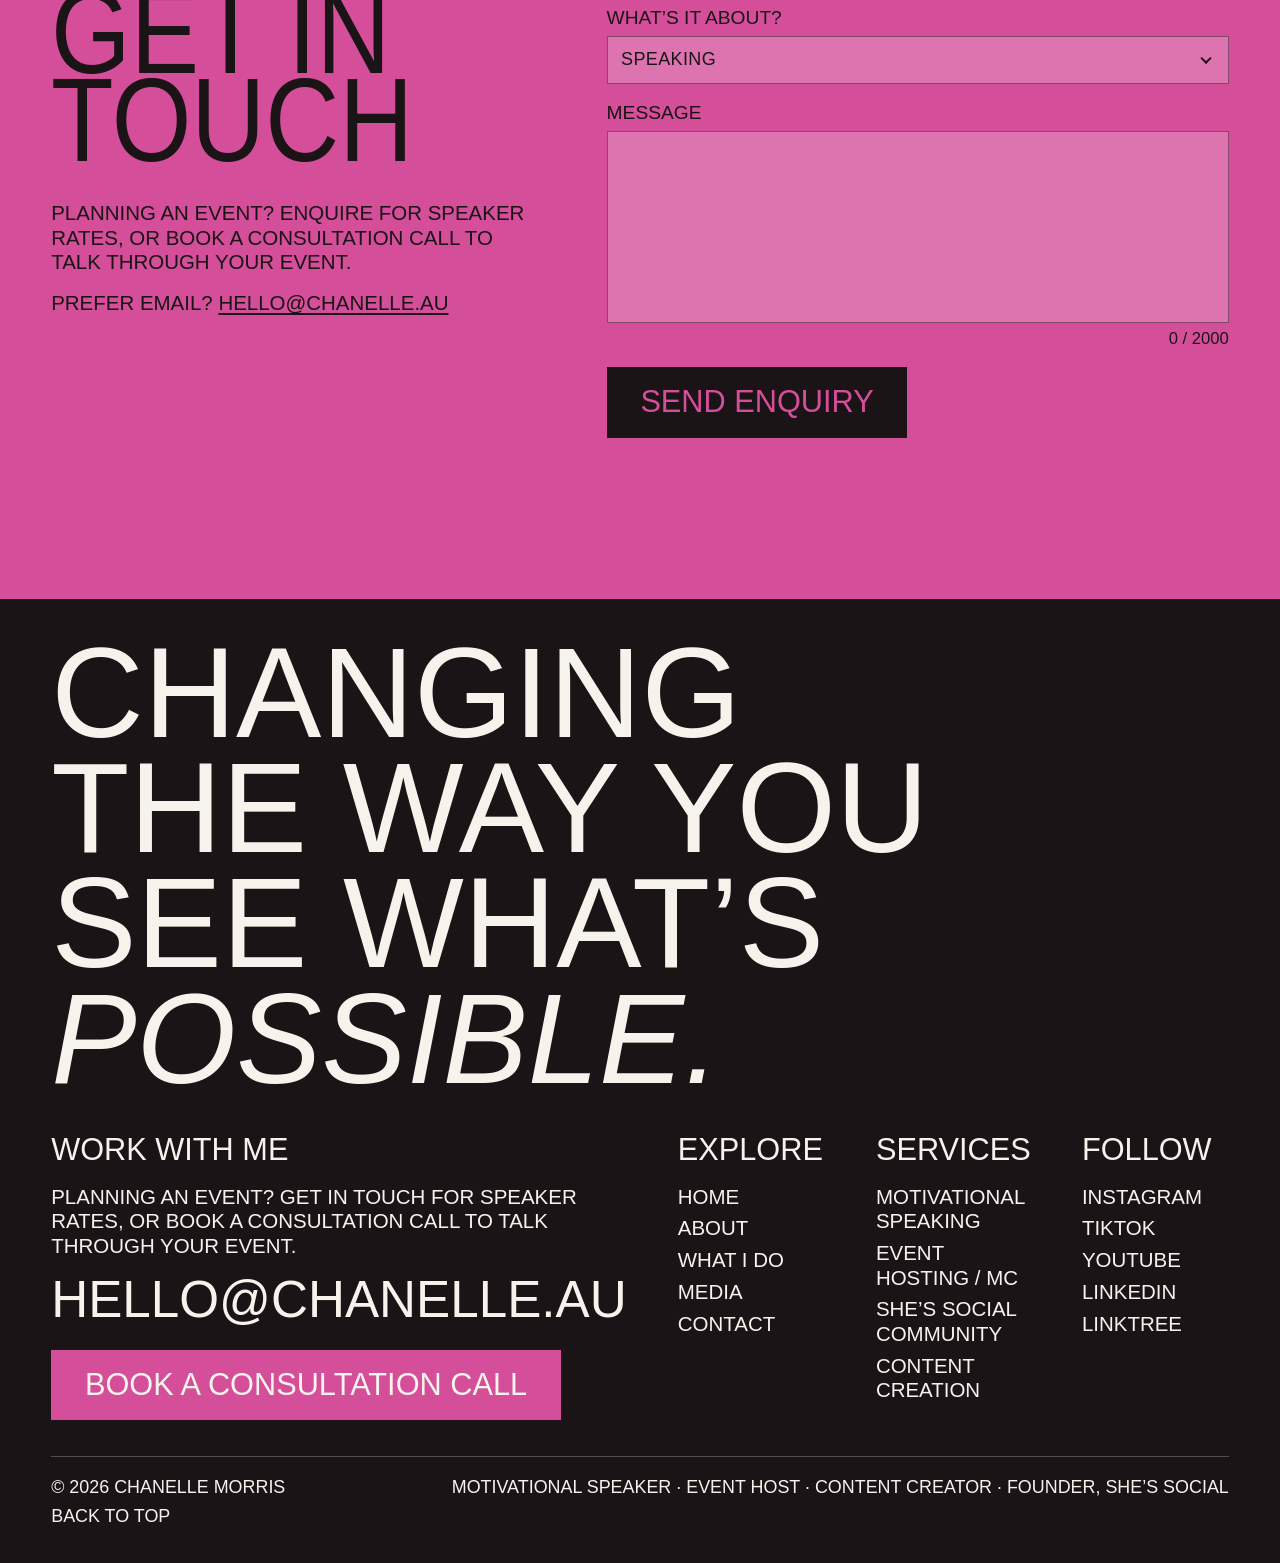
==== commit caef72d8: "Client feedback, phase 2: split hero The hero now reads CHANELLE · photo · MORRIS across the screen " ====
--- a/index.html
+++ b/index.html
@@ -55,12 +55,17 @@
 
   <main>
     <section class="hero">
-      <h1 class="hero__name"><span class="hero__name-text">Chanelle</span></h1>
-
-      <figure class="hero__photo">
-        <img src="images/DSC00005-web.jpg" width="1200" height="1800"
-             alt="Chanelle smiling in a pink dress on coastal rocks" fetchpriority="high">
-      </figure>
+      <!-- Her name, split either side of the photo. The heading carries the full
+           name for screen readers and search; the two big words are visual. -->
+      <div class="hero__stage">
+        <h1 class="visually-hidden">Chanelle Morris</h1>
+        <p class="hero__first" aria-hidden="true">Chanelle</p>
+        <figure class="hero__photo">
+          <img src="images/DSC00005-web.jpg" width="1200" height="1800"
+               alt="Chanelle smiling in a pink dress on coastal rocks" fetchpriority="high">
+        </figure>
+        <p class="hero__last" aria-hidden="true">Morris</p>
+      </div>
 
       <div class="hero__band">
         <blockquote class="hero__quote">
--- a/style.css
+++ b/style.css
@@ -21,27 +21,26 @@
   --header-h: calc(var(--header-nav-size) * 0.735);   /* the capitals' height: the bar hugs the letters top and bottom */
   --screen-h: calc(100svh - var(--header-h));
 
-  /* Hero name box: upper half of the screen, ~80% wide. The height is capped
-     by the width so the letters don't stretch too far on tall, narrow screens. */
-  --name-top: 5svh;
-  --name-w: 80vw;
-  --name-h: min(45svh, 80vw * 0.32);
-
-  /* Photo width; its height is always 1.5x this (2:3 portrait). */
-  --photo-w: clamp(220px, min(30vw, 48svh), 460px);
-
-  /* How much of the name's height the photo's top edge covers. */
-  --photo-overlap: 0.38;
-}
-
-/* Phones: taller name, a slimmer and lower photo so more of the letters stay
-   visible, and a taller header. */
+  --pad: clamp(16px, 4vw, 4rem);   /* side padding */
+
+  /* Hero: CHANELLE · photo · MORRIS. The photo is a 2:3 portrait (height 1.5x
+     its width). Both names share one size, set so CHANELLE (2.77em wide) fills
+     its side and just touches the photo; then stretched tall. */
+  --stage-top: clamp(1.5rem, 6svh, 4rem);
+  --photo-w: clamp(220px, min(26vw, 46svh), 420px);
+  --tuck: calc(var(--photo-w) * 0.03);   /* just enough to tuck under the photo's edge */
+  --hero-name-size: calc(((100vw - 2 * var(--pad) - var(--photo-w)) / 2 + var(--tuck)) / 2.8);
+  --hero-stretch: 1.5;
+}
+
+/* Phones: a taller header, and the names stack above and below the photo,
+   each spanning the full width. */
 @media (max-width: 700px) {
   :root {
     --header-h: 48px;   /* Home and the hamburger are inset, so the header is taller */
-    --name-h: min(45svh, 80vw * 0.42);
     --photo-w: 60vw;
-    --photo-overlap: 0.3;
+    --hero-name-size: calc((100vw - 32px) / 2.8);
+    --hero-stretch: 1.25;
   }
 }
 
@@ -82,6 +81,19 @@
 img {
   display: block;
   max-width: 100%;
+}
+
+/* Text for screen readers (and search engines) only. */
+.visually-hidden {
+  position: absolute;
+  width: 1px;
+  height: 1px;
+  margin: -1px;
+  padding: 0;
+  overflow: hidden;
+  clip-path: inset(50%);
+  white-space: nowrap;
+  border: 0;
 }
 
 /* League Gothic has no italic, so browsers slant it for <em>. The slant leans
@@ -414,40 +426,50 @@
   overflow-x: clip;
 }
 
-/* --- Name ---------------------------------------------------------------- */
-
-/* CSS owns this box; main.js sizes the text to fill it exactly. */
-.hero__name {
-  display: flex;
-  align-items: center;
-  justify-content: center;
-  width: var(--name-w);
-  height: var(--name-h);
-  margin: var(--name-top) auto 0;
-}
-
-/* The --name-* values are set by main.js; the fallbacks roughly fit without JS. */
-.hero__name-text {
-  flex: none;
-  font-weight: 400;
-  font-size: var(--name-size, 29vw);
+/* --- Name and photo -------------------------------------------------------- */
+
+/* Desktop and tablet: three columns, the photo in the middle. The names sit
+   level with the upper part of the photo and tuck under its edges. */
+.hero__stage {
+  display: grid;
+  grid-template-columns: 1fr var(--photo-w) 1fr;
+  align-items: start;
+  padding: var(--stage-top) var(--pad) 0;
+}
+
+.hero__first,
+.hero__last {
+  position: relative;
+  z-index: 1;
+  margin: 0;
+  margin-top: calc(var(--photo-w) * 0.45 - var(--hero-name-size) * 0.37);   /* centred ~30% down the photo */
+  font-size: var(--hero-name-size);
   line-height: 1;
-  text-box: trim-both cap alphabetic;   /* box hugs the capitals, so it centers exactly */
+  text-box: trim-both cap alphabetic;
   white-space: nowrap;
-  color: var(--ink);
-  transform: scaleY(var(--name-stretch, 1.18));
-}
-
-/* --- Photo --------------------------------------------------------------- */
-
-/* Top edge sits partway down the name (--photo-overlap); bottom third hangs
-   into the pink band (a third of a 2:3 photo's height is half its width). */
+  transform: scaleY(var(--hero-stretch));
+}
+
+.hero__first {
+  justify-self: end;
+  margin-right: calc(var(--tuck) * -1);
+}
+
+.hero__last {
+  justify-self: start;
+  margin-left: calc(var(--tuck) * -1);
+}
+
+/* The bottom third hangs into the pink band (a third of a 2:3 photo's height
+   is half its width). */
 .hero__photo {
   position: relative;
   z-index: 2;
+  grid-column: 2;
+  grid-row: 1;
   width: var(--photo-w);
   aspect-ratio: 2 / 3;
-  margin: calc(var(--name-h) * var(--photo-overlap) * -1) auto calc(var(--photo-w) * -0.5);
+  margin: 0 0 calc(var(--photo-w) * -0.5);
   box-shadow: 0 2rem 4rem -1.5rem rgb(26 20 22 / 0.45);
   transform: translateY(var(--photo-rise, 0px));   /* set by main.js on scroll */
 }
@@ -456,6 +478,28 @@
   width: 100%;
   height: 100%;
   object-fit: cover;
+}
+
+/* Phones: CHANELLE above the photo, MORRIS below it; their stretched letters
+   just tuck behind its edges. The stage itself turns pink two-thirds down the
+   photo. */
+@media (max-width: 700px) {
+  .hero__stage {
+    --cap: calc(var(--hero-name-size) * 0.735);   /* the names' cap height */
+    --split: calc(var(--stage-top) + var(--cap) + var(--photo-w));
+
+    display: flex;
+    flex-direction: column;
+    align-items: center;
+    padding-inline: 16px;
+    background: linear-gradient(to bottom, var(--off-white) var(--split), var(--pink) var(--split));
+  }
+
+  .hero__first,
+  .hero__last,
+  .hero__photo {
+    margin: 0;
+  }
 }
 
 /* --- Pink band + quote --------------------------------------------------- */
@@ -469,6 +513,12 @@
     16px
     clamp(4rem, 12svh, 8rem);
   background: var(--pink);
+}
+
+@media (max-width: 700px) {
+  .hero__band {
+    padding-top: clamp(2rem, 5svh, 3rem);
+  }
 }
 
 .hero__quote {
@@ -1308,7 +1358,8 @@
 @supports not (text-box: trim-both cap alphabetic) {
   .site-nav a,
   .menu__link span,
-  .hero__name-text,
+  .hero__first,
+  .hero__last,
   .about__stat-number,
   .services__item span,
   .logos__title,
@@ -1431,7 +1482,8 @@
   }
 
   /* Hero entrance. */
-  .hero__name-text,
+  .hero__first,
+  .hero__last,
   .hero__photo,
   .hero__quote {
     animation: rise 1.1s cubic-bezier(0.2, 0.7, 0.2, 1) both;
@@ -1446,7 +1498,7 @@
   }
 }
 
-/* Uses `translate` so it doesn't clobber the name's `transform`. */
+/* Uses `translate` so it doesn't clobber the names' `transform`. */
 @keyframes rise {
   from {
     opacity: 0;
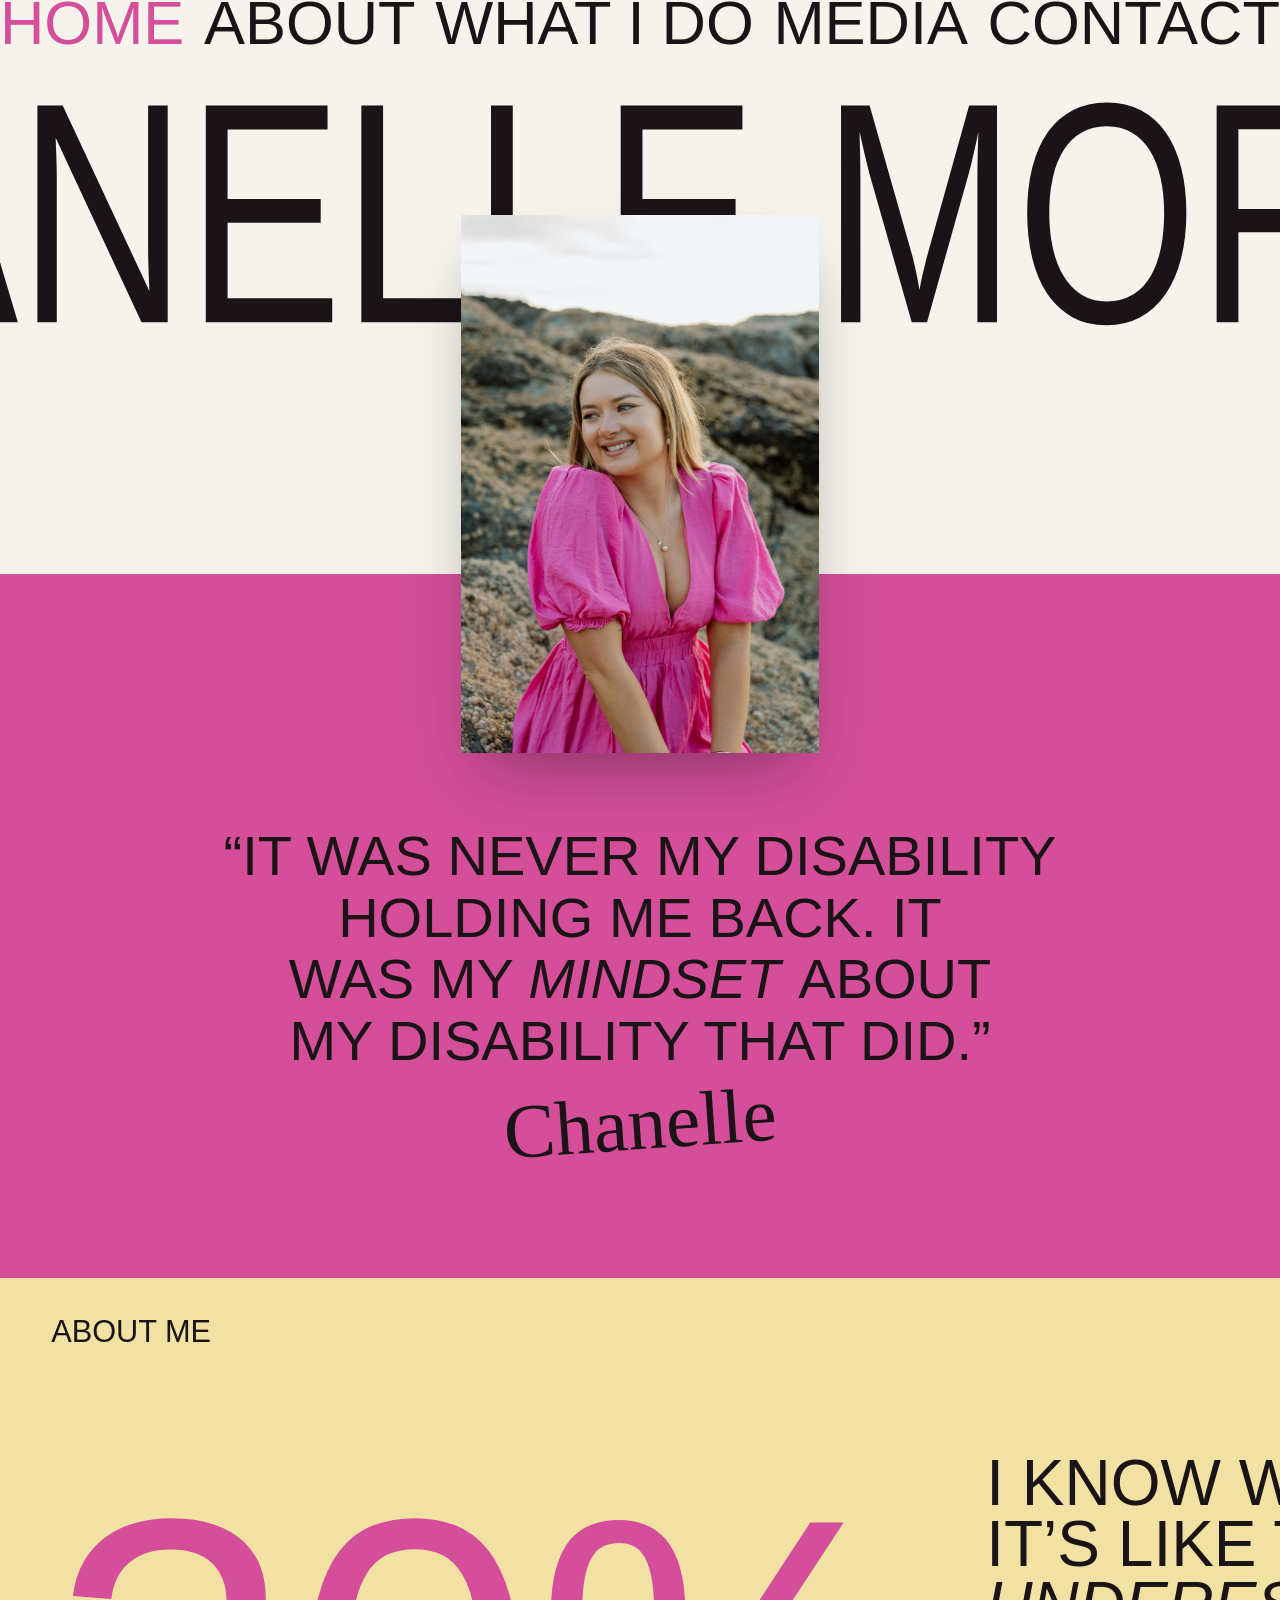
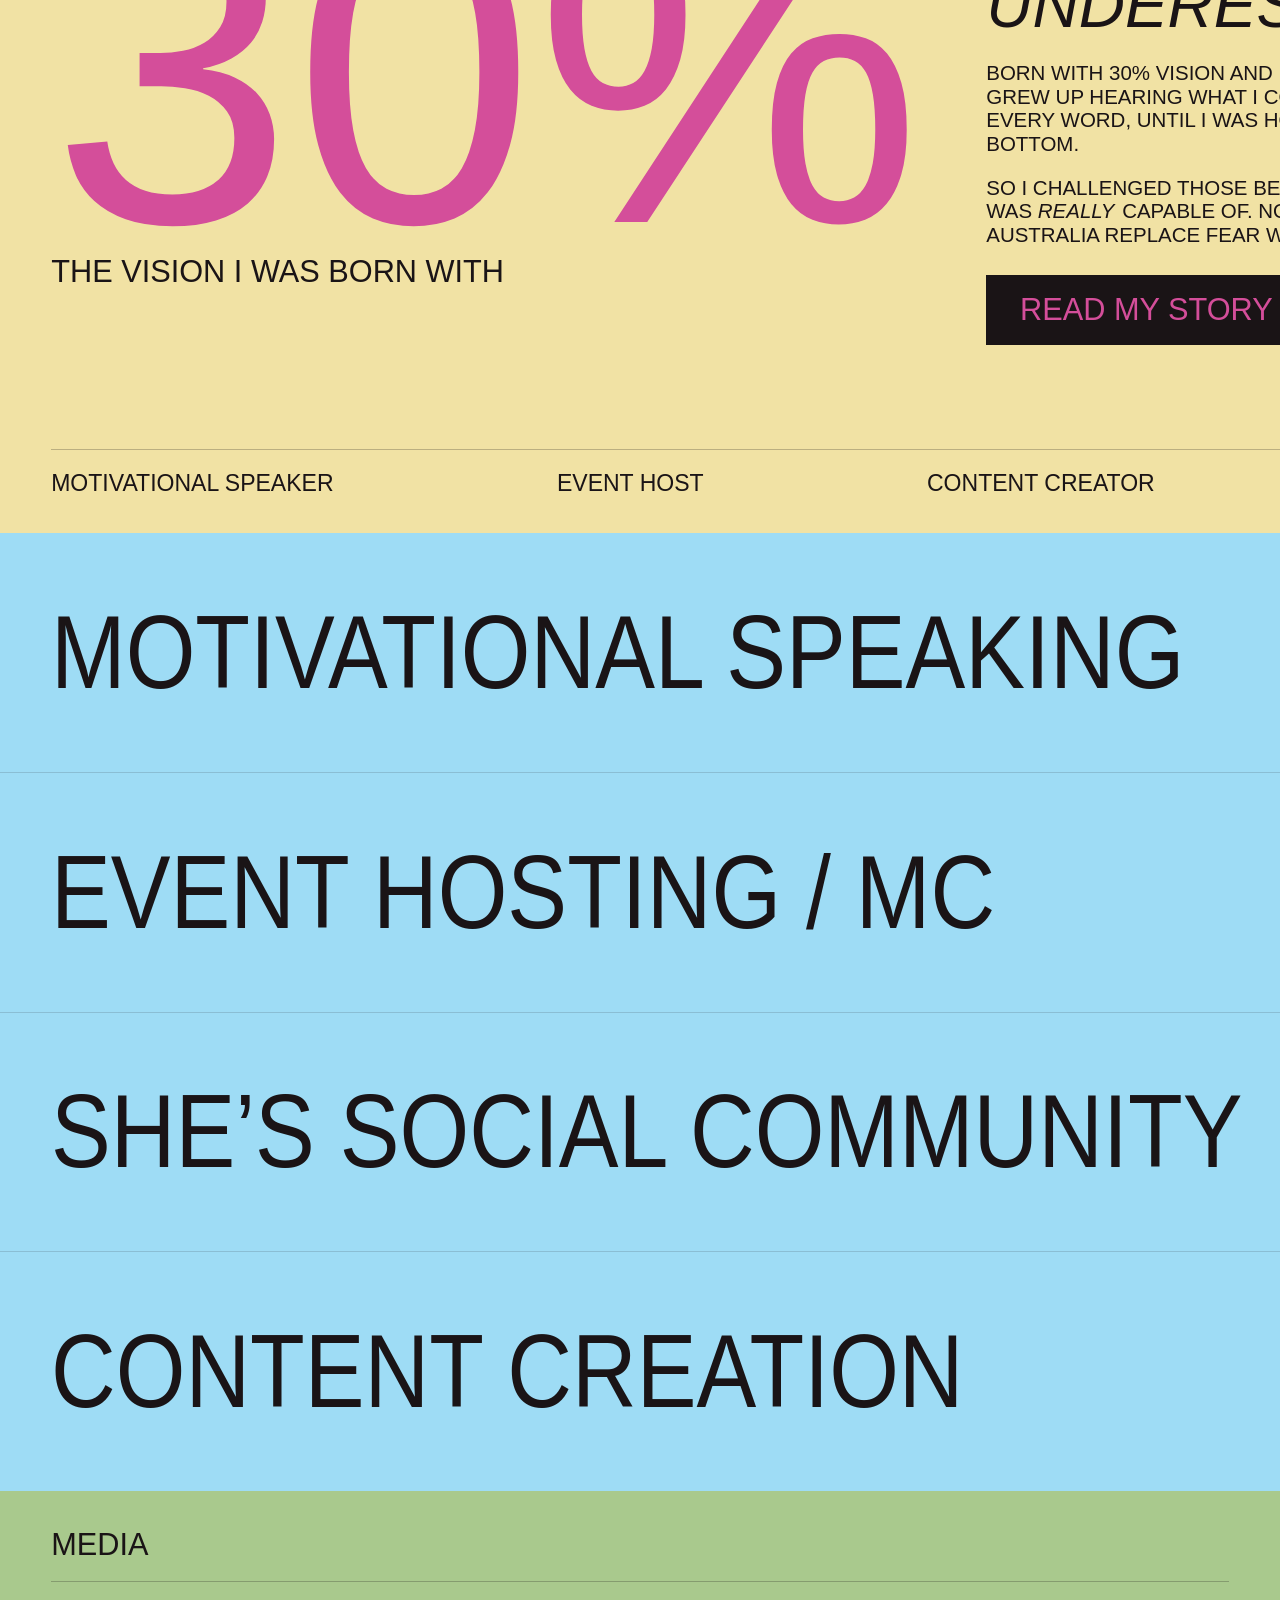
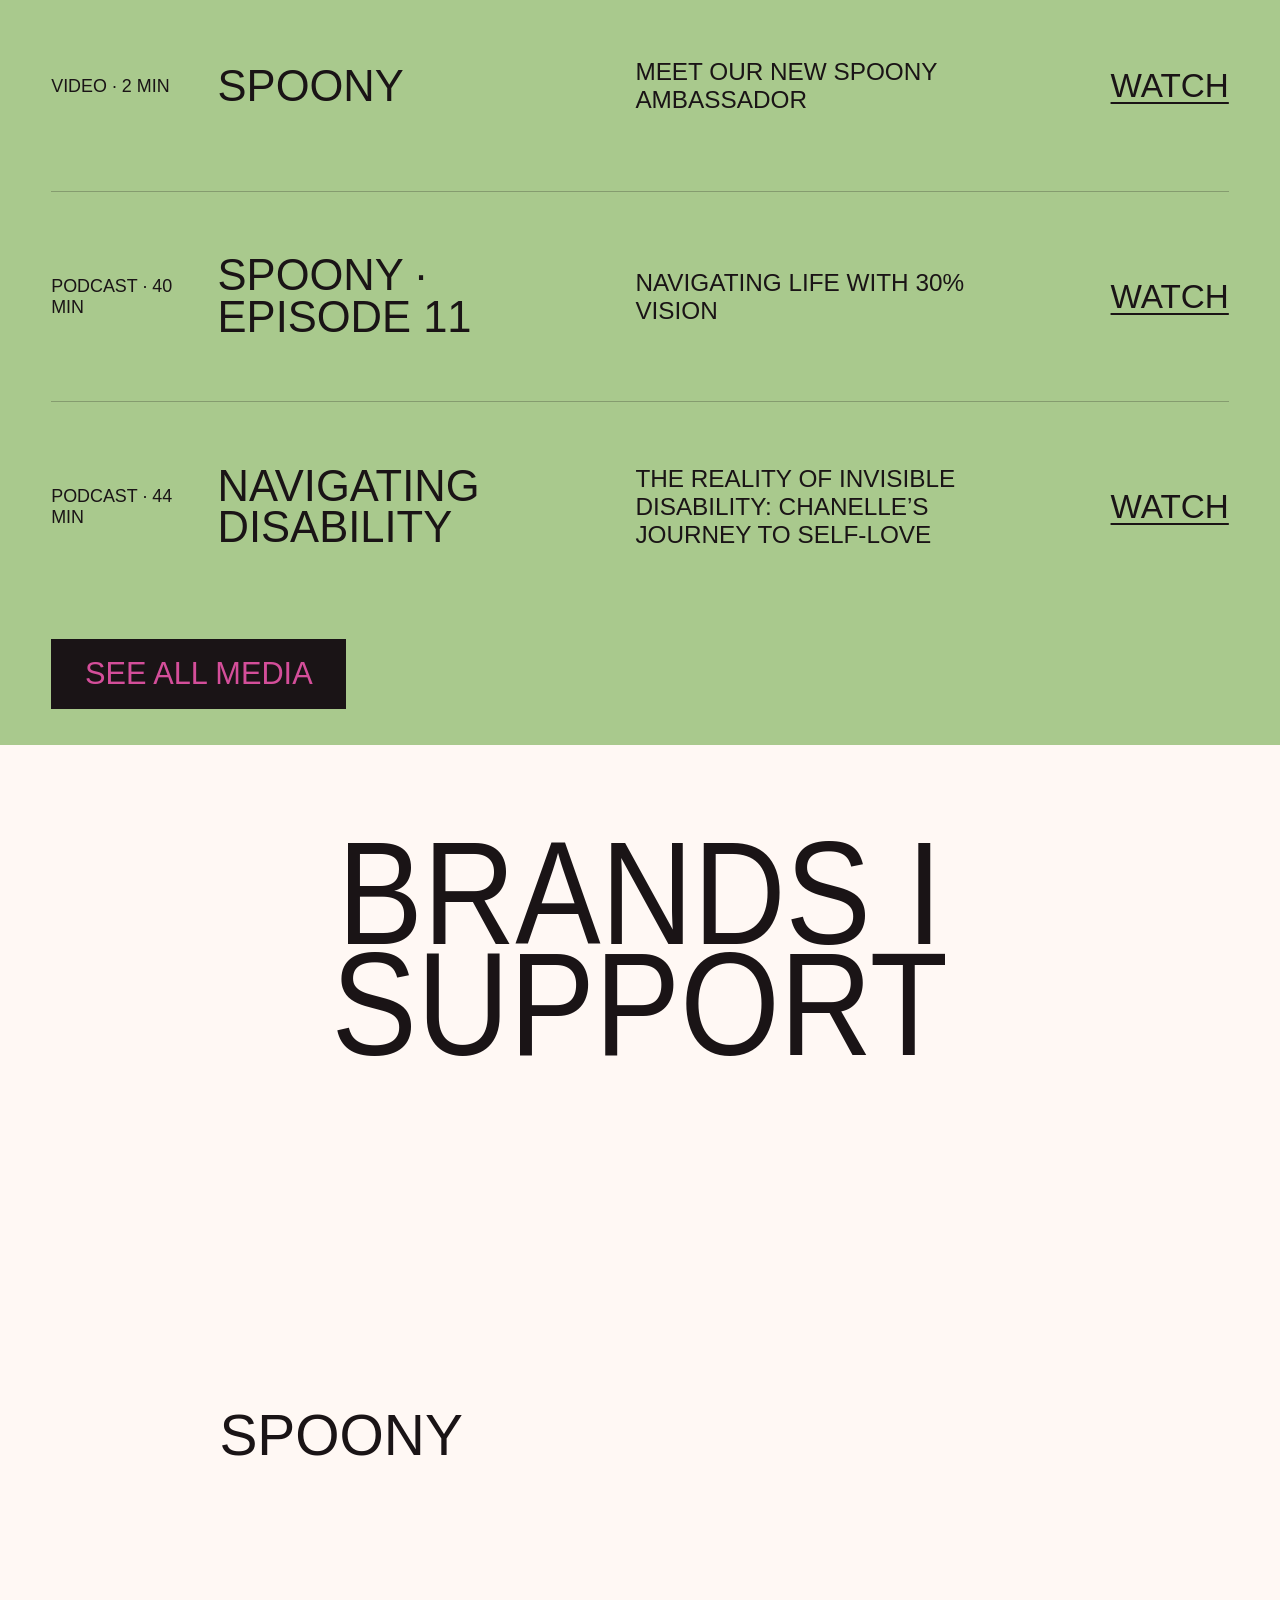
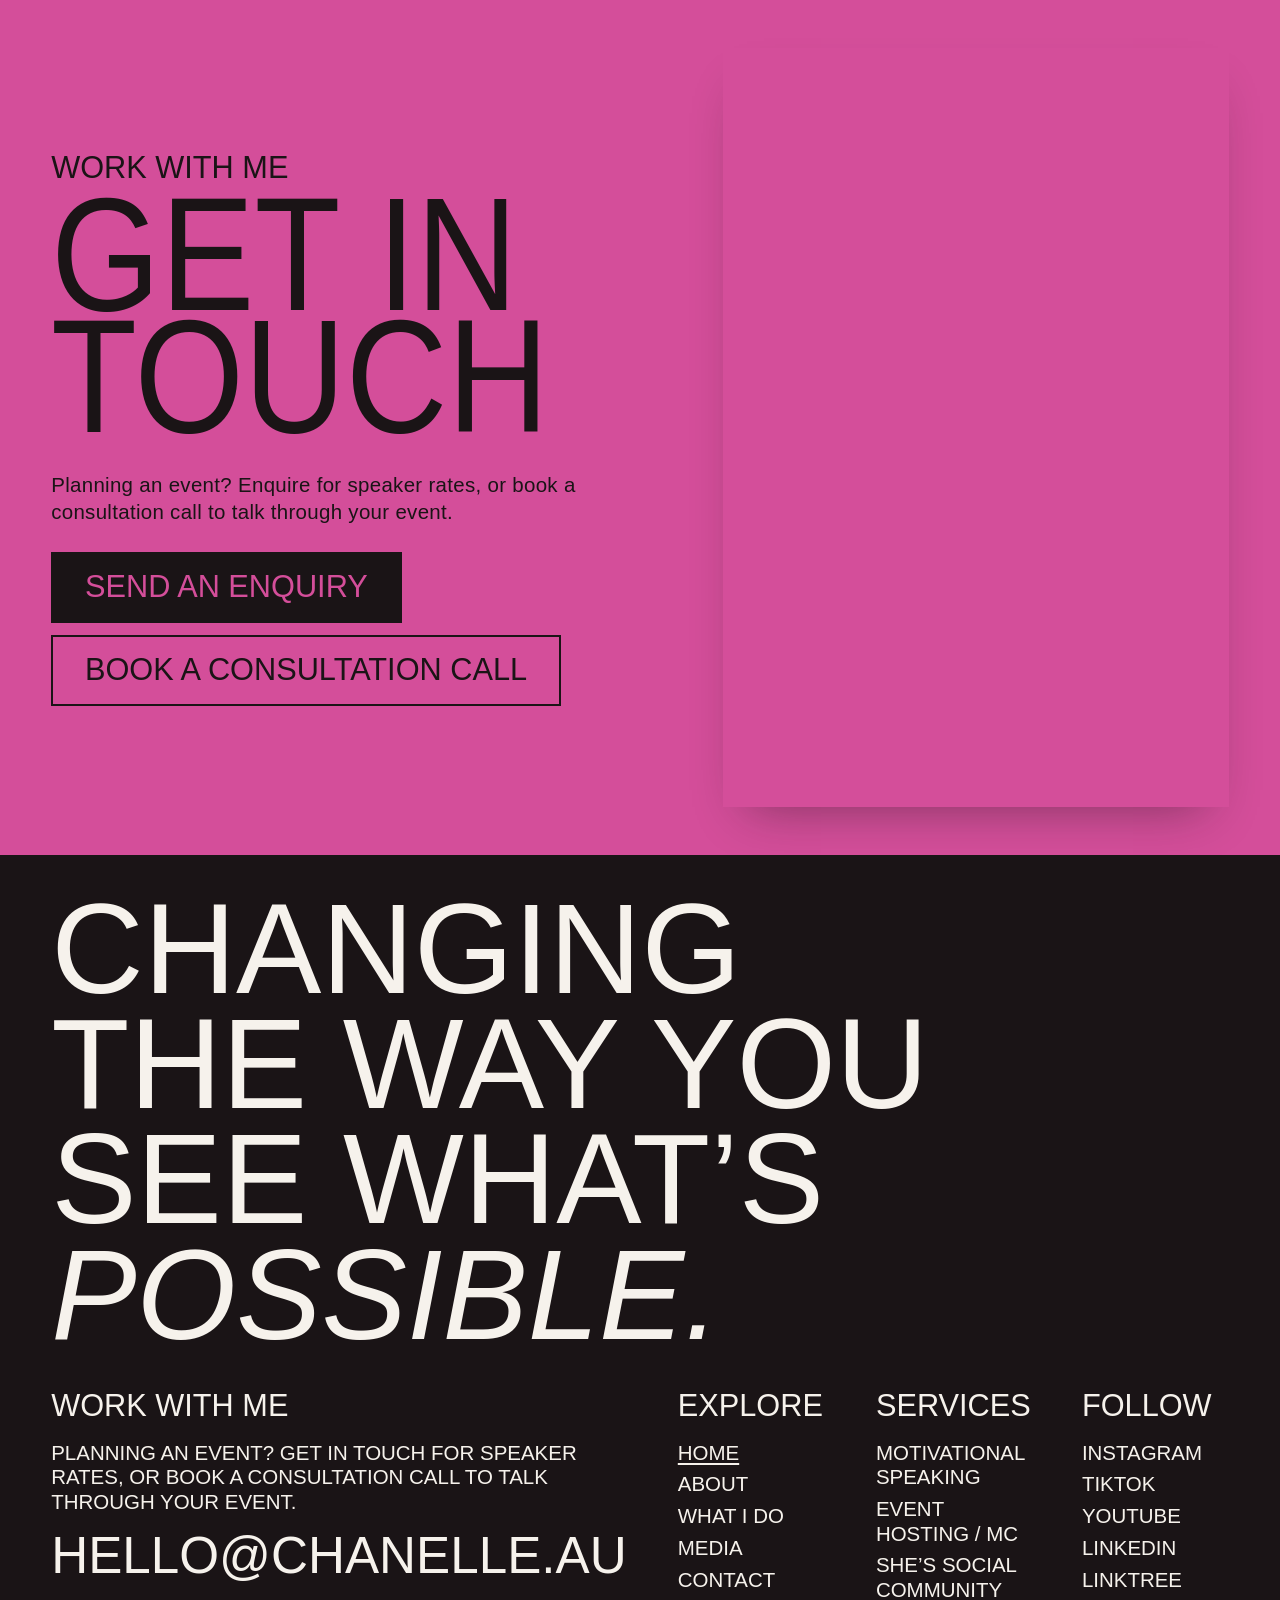
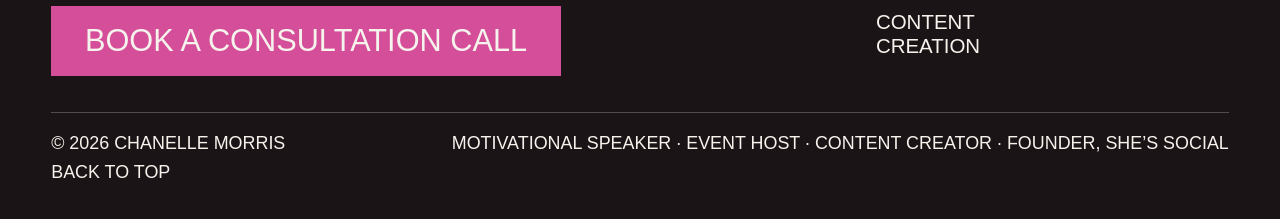
==== commit 2d5fee1d: "Hero: CHANELLE MORRIS together and centred above the photo Desktop and tablet set the name on one li" ====
--- a/index.html
+++ b/index.html
@@ -8,7 +8,8 @@
        Narrow connect-src/form-action to the form service once one is chosen. -->
   <meta http-equiv="Content-Security-Policy" content="default-src 'self'; script-src 'self'; style-src 'self' https://fonts.googleapis.com; font-src https://fonts.gstatic.com; img-src 'self' data:; connect-src 'self' https:; form-action 'self' https: mailto:; base-uri 'self'; object-src 'none'; frame-src 'none'">
   <meta name="referrer" content="strict-origin-when-cross-origin">
-  <title>Chanelle</title>
+  <title>Chanelle Morris · Motivational speaker</title>
+  <meta name="description" content="Chanelle Morris is a motivational speaker, event host and content creator helping audiences replace fear with belief.">
 
   <link rel="preconnect" href="https://fonts.googleapis.com">
   <link rel="preconnect" href="https://fonts.gstatic.com" crossorigin>
@@ -20,11 +21,11 @@
 <body>
   <header class="site-header">
     <nav class="site-nav" aria-label="Main">
-      <a href="#">Home</a>
-      <a class="site-nav__link" href="#about">About</a>
-      <a class="site-nav__link" href="#what-i-do">What I do</a>
-      <a class="site-nav__link" href="#media">Media</a>
-      <a class="site-nav__link" href="#contact">Contact</a>
+      <a href="index.html" aria-current="page">Home</a>
+      <a class="site-nav__link" href="about.html">About</a>
+      <a class="site-nav__link" href="what-i-do.html">What I do</a>
+      <a class="site-nav__link" href="media.html">Media</a>
+      <a class="site-nav__link" href="contact.html">Contact</a>
       <button class="site-nav__toggle" type="button" aria-label="Menu" aria-expanded="false" aria-controls="menu">
         <span></span><span></span><span></span>
       </button>
@@ -33,16 +34,16 @@
 
   <div class="menu" id="menu" inert>
     <nav class="menu__nav" aria-label="Menu">
-      <a class="menu__link" href="#"><span>Home</span></a>
-      <a class="menu__link" href="#about"><span>About</span></a>
-      <a class="menu__link" href="#what-i-do"><span>What I do</span></a>
-      <a class="menu__link" href="#media"><span>Media</span></a>
-      <a class="menu__link" href="#contact"><span>Contact</span></a>
+      <a class="menu__link" href="index.html" aria-current="page"><span>Home</span></a>
+      <a class="menu__link" href="about.html"><span>About</span></a>
+      <a class="menu__link" href="what-i-do.html"><span>What I do</span></a>
+      <a class="menu__link" href="media.html"><span>Media</span></a>
+      <a class="menu__link" href="contact.html"><span>Contact</span></a>
     </nav>
 
     <div class="menu__footer">
       <a class="menu__email" href="mailto:hello@chanelle.au">hello@chanelle.au</a>
-      <a class="button button--pink menu__cta" href="#contact" data-enquiry="Consultation call">Book a consultation call</a>
+      <a class="button button--pink menu__cta" href="contact.html?enquiry=consultation">Book a consultation call</a>
       <ul class="menu__social" aria-label="Follow Chanelle">
         <li><a href="https://www.instagram.com/chanellemorriss/" target="_blank" rel="noopener">Instagram</a></li>
         <li><a href="https://www.tiktok.com/@chanellemorriss" target="_blank" rel="noopener">TikTok</a></li>
@@ -55,16 +56,15 @@
 
   <main>
     <section class="hero">
-      <!-- Her name, split either side of the photo. The heading carries the full
-           name for screen readers and search; the two big words are visual. -->
+      <!-- Her name, centred above the photo. The heading carries her name for
+           screen readers and search; the big words are visual. -->
       <div class="hero__stage">
         <h1 class="visually-hidden">Chanelle Morris</h1>
-        <p class="hero__first" aria-hidden="true">Chanelle</p>
+        <p class="hero__name" aria-hidden="true"><span>Chanelle</span> <span>Morris</span></p>
         <figure class="hero__photo">
           <img src="images/DSC00005-web.jpg" width="1200" height="1800"
                alt="Chanelle smiling in a pink dress on coastal rocks" fetchpriority="high">
         </figure>
-        <p class="hero__last" aria-hidden="true">Morris</p>
       </div>
 
       <div class="hero__band">
@@ -75,7 +75,7 @@
       </div>
     </section>
 
-    <section class="about" id="about" aria-labelledby="about-title">
+    <section class="about" aria-labelledby="about-title">
       <p class="about__label">About me</p>
 
       <div class="about__stat">
@@ -85,11 +85,14 @@
 
       <div class="about__content">
         <h2 class="about__title" id="about-title">I know what it’s like to be <em>underestimated.</em></h2>
-        <p>Born with 30% vision and legally blind in one eye, I grew up hearing what I couldn’t do. At 16 I was told I’d never drive. I believed every word, until I was housebound and at rock bottom.</p>
-        <p>So I challenged those beliefs. I took on a solo snow season in New Zealand, graduated with a Bachelor of Social Welfare and ran a half marathon, and found out what I was <em>really</em> capable of.</p>
-        <p>Now I help audiences across Australia replace fear with belief, and step into a mindset that says “watch me”.</p>
-        <a class="button" href="#contact">Work with me</a>
-      </div>
+        <p>Born with 30% vision and legally blind in one eye, I grew up hearing what I couldn’t do. I believed every word, until I was housebound and at rock bottom.</p>
+        <p>So I challenged those beliefs, and found out what I was <em>really</em> capable of. Now I help audiences across Australia replace fear with belief.</p>
+        <a class="button" href="about.html">Read my story</a>
+      </div>
+
+      <figure class="about__photo">
+        <img src="images/photos/portrait-laughing-1024.jpg" srcset="images/photos/portrait-laughing-640.jpg 640w, images/photos/portrait-laughing-1024.jpg 1024w" sizes="(max-width: 700px) 100vw, 30vw" width="1024" height="1536" alt="Chanelle laughing on the rocks in a pink dress" loading="lazy" decoding="async">
+      </figure>
 
       <ul class="about__roles">
         <li>Motivational speaker</li>
@@ -99,7 +102,7 @@
       </ul>
     </section>
 
-    <section class="services" id="what-i-do" aria-labelledby="services-title">
+    <section class="services" aria-labelledby="services-title">
       <div class="services__detail">
         <h2 class="services__title" id="services-title">What I do</h2>
 
@@ -124,6 +127,8 @@
             <p class="services__text">Honest, everyday stories about low vision, confidence and mindset, for my community and the brands that want to reach them.</p>
           </div>
         </div>
+
+        <a class="button services__more" href="what-i-do.html">More about what I do</a>
       </div>
 
       <ul class="services__list">
@@ -134,7 +139,7 @@
       </ul>
     </section>
 
-    <section class="media" id="media" aria-labelledby="media-title">
+    <section class="media" aria-labelledby="media-title">
       <h2 class="media__heading" id="media-title">Media</h2>
 
       <ul class="media__list">
@@ -156,19 +161,9 @@
           <p class="media__title">The reality of invisible disability: Chanelle’s journey to self-love</p>
           <p class="media__links"><a href="https://www.youtube.com/watch?v=YmX7a8defS8" target="_blank" rel="noopener">Watch</a></p>
         </li>
-        <li class="media__item">
-          <p class="media__type">Podcast · 44 min</p>
-          <h3 class="media__outlet">Chats From A Chair</h3>
-          <p class="media__title">Day-to-day life, dating and a change in mindset</p>
-          <p class="media__links"><a href="https://www.youtube.com/watch?v=S1gNTzDsEFc" target="_blank" rel="noopener">Watch</a></p>
-        </li>
-        <li class="media__item">
-          <p class="media__type">Podcast · 25 min</p>
-          <h3 class="media__outlet">The CUSP Podcast · #28</h3>
-          <p class="media__title">Seeing beyond limits: Chanelle’s path to purpose and success</p>
-          <p class="media__links"><a href="https://www.youtube.com/watch?v=awF90AjRHGo" target="_blank" rel="noopener">Watch</a></p>
-        </li>
-      </ul>
+      </ul>
+
+      <a class="button media__more" href="media.html">See all media</a>
     </section>
 
     <section class="logos" aria-labelledby="logos-title">
@@ -193,61 +188,21 @@
       </ul>
     </section>
 
-    <section class="contact" id="contact" aria-labelledby="contact-title">
-      <div class="contact__intro">
-        <h2 class="contact__title" id="contact-title">Get in touch</h2>
-        <p>Planning an event? Enquire for speaker rates, or book a consultation call to talk through your event.</p>
-        <p>Prefer email? <a href="mailto:hello@chanelle.au">hello@chanelle.au</a></p>
-      </div>
-
-      <!-- Sending: set data-endpoint to the HTTPS address of a form service (e.g. a
-           Cloudflare Worker, Formspree or Web3Forms). Until then, main.js opens the
-           visitor's email app with their message filled in. -->
-      <form class="contact__form" id="contact-form" method="post" data-endpoint="" data-email="hello@chanelle.au" novalidate>
-        <p class="contact__note">All fields are required.</p>
-
-        <div class="contact__row">
-          <div class="contact__field">
-            <label for="contact-name">Name</label>
-            <input id="contact-name" name="name" type="text" autocomplete="name" required minlength="2" maxlength="100" aria-describedby="contact-name-error">
-            <p class="contact__error" id="contact-name-error"></p>
-          </div>
-          <div class="contact__field">
-            <label for="contact-email">Email</label>
-            <input id="contact-email" name="email" type="email" autocomplete="email" inputmode="email" autocapitalize="off" spellcheck="false" required maxlength="254" aria-describedby="contact-email-error">
-            <p class="contact__error" id="contact-email-error"></p>
-          </div>
+    <section class="page-hero contact-cta" aria-labelledby="contact-cta-title">
+      <div class="page-hero__text">
+        <p class="page-hero__label">Work with me</p>
+        <h2 class="page-hero__title" id="contact-cta-title"><span>Get in touch</span></h2>
+        <div class="prose page-hero__intro">
+          <p>Planning an event? Enquire for speaker rates, or book a consultation call to talk through your event.</p>
         </div>
-
-        <div class="contact__field">
-          <label for="contact-enquiry">What’s it about?</label>
-          <select id="contact-enquiry" name="enquiry">
-            <option>Speaking</option>
-            <option>Event hosting / MC</option>
-            <option>Consultation call</option>
-            <option>Brand partnership</option>
-            <option>Something else</option>
-          </select>
+        <div class="page-hero__buttons">
+          <a class="button" href="contact.html">Send an enquiry</a>
+          <a class="button button--outline" href="contact.html?enquiry=consultation">Book a consultation call</a>
         </div>
-
-        <div class="contact__field">
-          <label for="contact-message">Message</label>
-          <textarea id="contact-message" name="message" rows="6" required minlength="10" maxlength="2000" aria-describedby="contact-message-error contact-message-count"></textarea>
-          <div class="contact__meta">
-            <p class="contact__error" id="contact-message-error"></p>
-            <p class="contact__count" id="contact-message-count">0 / 2000</p>
-          </div>
-        </div>
-
-        <!-- Spam trap: hidden from people, but bots fill it in. -->
-        <div class="contact__trap" aria-hidden="true">
-          <label for="contact-website">Leave this field empty</label>
-          <input id="contact-website" name="website" type="text" tabindex="-1" autocomplete="off">
-        </div>
-
-        <button class="button contact__submit" type="submit">Send enquiry</button>
-        <p class="contact__status" role="status" aria-live="polite"></p>
-      </form>
+      </div>
+      <figure class="page-hero__photo">
+        <img src="images/photos/cheek-hand-1024.jpg" srcset="images/photos/cheek-hand-640.jpg 640w, images/photos/cheek-hand-1024.jpg 1024w" sizes="(max-width: 700px) 100vw, 40vw" width="1024" height="1536" alt="Chanelle smiling, resting her cheek on her hands" loading="lazy" decoding="async">
+      </figure>
     </section>
   </main>
 
@@ -259,17 +214,17 @@
         <h2 class="site-footer__heading">Work with me</h2>
         <p>Planning an event? Get in touch for speaker rates, or book a consultation call to talk through your event.</p>
         <a class="site-footer__email" href="mailto:hello@chanelle.au">hello@chanelle.au</a>
-        <a class="button button--pink" href="#contact" data-enquiry="Consultation call">Book a consultation call</a>
+        <a class="button button--pink" href="contact.html?enquiry=consultation">Book a consultation call</a>
       </div>
 
       <nav aria-label="Footer">
         <h2 class="site-footer__heading">Explore</h2>
         <ul>
-          <li><a href="#">Home</a></li>
-          <li><a href="#about">About</a></li>
-          <li><a href="#what-i-do">What I do</a></li>
-          <li><a href="#media">Media</a></li>
-          <li><a href="#contact">Contact</a></li>
+          <li><a href="index.html" aria-current="page">Home</a></li>
+          <li><a href="about.html">About</a></li>
+          <li><a href="what-i-do.html">What I do</a></li>
+          <li><a href="media.html">Media</a></li>
+          <li><a href="contact.html">Contact</a></li>
         </ul>
       </nav>
 
--- a/style.css
+++ b/style.css
@@ -23,18 +23,17 @@
 
   --pad: clamp(16px, 4vw, 4rem);   /* side padding */
 
-  /* Hero: CHANELLE · photo · MORRIS. The photo is a 2:3 portrait (height 1.5x
-     its width). Both names share one size, set so CHANELLE (2.77em wide) fills
-     its side and just touches the photo; then stretched tall. */
-  --stage-top: clamp(1.5rem, 6svh, 4rem);
-  --photo-w: clamp(220px, min(26vw, 46svh), 420px);
-  --tuck: calc(var(--photo-w) * 0.03);   /* just enough to tuck under the photo's edge */
-  --hero-name-size: calc(((100vw - 2 * var(--pad) - var(--photo-w)) / 2 + var(--tuck)) / 2.8);
-  --hero-stretch: 1.5;
-}
-
-/* Phones: a taller header, and the names stack above and below the photo,
-   each spanning the full width. */
+  /* Hero: CHANELLE MORRIS centred across the top, the photo below. The name is
+     sized to span the width ("Chanelle Morris" is 5.0em wide), then stretched
+     tall. The photo is a 2:3 portrait (height 1.5x its width). */
+  --stage-top: clamp(2.5rem, 9svh, 6rem);   /* room above the stretched name */
+  --photo-w: clamp(220px, min(28vw, 46svh), 440px);
+  --hero-name-size: calc((100vw - 2 * var(--pad)) / 5.05);
+  --hero-stretch: 1.35;
+}
+
+/* Phones: a taller header, and the name on two lines (CHANELLE over MORRIS),
+   sized so CHANELLE spans the width. */
 @media (max-width: 700px) {
   :root {
     --header-h: 48px;   /* Home and the hamburger are inset, so the header is taller */
@@ -125,6 +124,12 @@
   color: var(--ink);
 }
 
+.button--outline {
+  background: transparent;
+  color: inherit;
+  box-shadow: inset 0 0 0 2px currentColor;
+}
+
 .button:hover,
 .button:focus-visible {
   background: var(--off-white);
@@ -170,7 +175,8 @@
 }
 
 .site-nav a:hover,
-.site-nav a:focus-visible {
+.site-nav a:focus-visible,
+.site-nav a[aria-current="page"] {
   color: var(--pink);
 }
 
@@ -355,6 +361,12 @@
   transform-origin: right center;
 }
 
+.menu__link[aria-current="page"] span {
+  text-decoration: underline;
+  text-decoration-thickness: 0.05em;
+  text-underline-offset: 0.1em;
+}
+
 .menu__link:focus-visible {
   outline: 3px solid var(--ink);
   outline-offset: -6px;
@@ -428,48 +440,36 @@
 
 /* --- Name and photo -------------------------------------------------------- */
 
-/* Desktop and tablet: three columns, the photo in the middle. The names sit
-   level with the upper part of the photo and tuck under its edges. */
+/* CHANELLE MORRIS centred across the top. The photo below starts halfway down
+   the letters, and its bottom third hangs into the pink band (a third of a 2:3
+   photo's height is half its width). */
 .hero__stage {
-  display: grid;
-  grid-template-columns: 1fr var(--photo-w) 1fr;
-  align-items: start;
+  --cap: calc(var(--hero-name-size) * 0.735);   /* the name's cap height */
+
+  display: flex;
+  flex-direction: column;
+  align-items: center;
   padding: var(--stage-top) var(--pad) 0;
 }
 
-.hero__first,
-.hero__last {
+.hero__name {
   position: relative;
   z-index: 1;
   margin: 0;
-  margin-top: calc(var(--photo-w) * 0.45 - var(--hero-name-size) * 0.37);   /* centred ~30% down the photo */
   font-size: var(--hero-name-size);
   line-height: 1;
+  text-align: center;
   text-box: trim-both cap alphabetic;
   white-space: nowrap;
   transform: scaleY(var(--hero-stretch));
 }
 
-.hero__first {
-  justify-self: end;
-  margin-right: calc(var(--tuck) * -1);
-}
-
-.hero__last {
-  justify-self: start;
-  margin-left: calc(var(--tuck) * -1);
-}
-
-/* The bottom third hangs into the pink band (a third of a 2:3 photo's height
-   is half its width). */
 .hero__photo {
   position: relative;
   z-index: 2;
-  grid-column: 2;
-  grid-row: 1;
   width: var(--photo-w);
   aspect-ratio: 2 / 3;
-  margin: 0 0 calc(var(--photo-w) * -0.5);
+  margin: calc(var(--cap) * -0.5) 0 calc(var(--photo-w) * -0.5);
   box-shadow: 0 2rem 4rem -1.5rem rgb(26 20 22 / 0.45);
   transform: translateY(var(--photo-rise, 0px));   /* set by main.js on scroll */
 }
@@ -480,25 +480,19 @@
   object-fit: cover;
 }
 
-/* Phones: CHANELLE above the photo, MORRIS below it; their stretched letters
-   just tuck behind its edges. The stage itself turns pink two-thirds down the
-   photo. */
+/* Phones: one word per line. The stretch grows upwards, so the photo still
+   starts halfway down MORRIS. */
 @media (max-width: 700px) {
   .hero__stage {
-    --cap: calc(var(--hero-name-size) * 0.735);   /* the names' cap height */
-    --split: calc(var(--stage-top) + var(--cap) + var(--photo-w));
-
-    display: flex;
-    flex-direction: column;
-    align-items: center;
     padding-inline: 16px;
-    background: linear-gradient(to bottom, var(--off-white) var(--split), var(--pink) var(--split));
-  }
-
-  .hero__first,
-  .hero__last,
-  .hero__photo {
-    margin: 0;
+  }
+
+  .hero__name span {
+    display: block;
+  }
+
+  .hero__name {
+    transform-origin: bottom;
   }
 }
 
@@ -515,12 +509,6 @@
   background: var(--pink);
 }
 
-@media (max-width: 700px) {
-  .hero__band {
-    padding-top: clamp(2rem, 5svh, 3rem);
-  }
-}
-
 .hero__quote {
   max-width: 30ch;
   margin: 0;
@@ -554,12 +542,12 @@
    the other, and her roles running along the bottom. */
 .about {
   display: grid;
-  grid-template-columns: 1fr 1fr;
+  grid-template-columns: 1fr 1.1fr 0.75fr;
   grid-template-rows: auto 1fr auto;
   grid-template-areas:
-    "label label"
-    "stat  content"
-    "roles roles";
+    "label label   label"
+    "stat  content photo"
+    "roles roles   roles";
   gap: clamp(1.25rem, 3svh, 3rem) clamp(2rem, 5vw, 6rem);
   min-height: var(--screen-h);
   padding: clamp(1.5rem, 4svh, 3rem) clamp(16px, 4vw, 4rem);
@@ -612,6 +600,20 @@
 
 .about__content .button {
   margin-top: 0.25em;
+}
+
+.about__photo {
+  grid-area: photo;
+  align-self: center;
+  margin: 0;
+  aspect-ratio: 2 / 3;
+  box-shadow: 0 1.5rem 3rem -1.5rem rgb(26 20 22 / 0.45);
+}
+
+.about__photo img {
+  width: 100%;
+  height: 100%;
+  object-fit: cover;
 }
 
 /* Spread edge to edge like the nav. */
@@ -637,6 +639,7 @@
       "label"
       "stat"
       "content"
+      "photo"
       "roles";
   }
 
@@ -719,8 +722,13 @@
 .services__detail {
   grid-area: detail;
   display: grid;
-  grid-template-rows: auto 1fr;
+  grid-template-rows: auto 1fr auto;
   padding: clamp(1.5rem, 4svh, 3rem) clamp(16px, 4vw, 4rem);
+}
+
+.services__more,
+.media__more {
+  justify-self: start;
 }
 
 .services__title {
@@ -794,7 +802,7 @@
    each with its type, the outlet, the title and a link out. */
 .media {
   display: grid;
-  grid-template-rows: auto 1fr;
+  grid-template-rows: auto 1fr auto;
   min-height: var(--screen-h);
   padding: clamp(1.5rem, 4svh, 3rem) clamp(16px, 4vw, 4rem);
   background: var(--green);
@@ -805,6 +813,10 @@
   margin: 0 0 clamp(0.75rem, 2svh, 2rem);
   font-size: var(--nav-size);
   font-weight: 400;
+}
+
+.media__more {
+  margin-top: clamp(1rem, 3svh, 2rem);
 }
 
 .media__list {
@@ -1029,6 +1041,19 @@
   margin: 0 0 1rem;
   font-size: clamp(1.125rem, 1.6vw, 1.5rem);
   line-height: 1.2;
+}
+
+.contact__photo {
+  width: min(100%, 15rem);
+  margin: 1.5rem 0 0;
+  aspect-ratio: 2 / 3;
+  box-shadow: 0 1.5rem 3rem -1.5rem rgb(26 20 22 / 0.45);
+}
+
+.contact__photo img {
+  width: 100%;
+  height: 100%;
+  object-fit: cover;
 }
 
 .contact__intro a {
@@ -1080,8 +1105,9 @@
 }
 
 /* Custom dropdown (built by main.js from the <select>, which it then hides).
-   Same box as the other fields; the open list is ink with a pink edge, and the
-   option under your finger or cursor turns pink. */
+   Same box as the other fields; the open list is an off-white panel on the
+   pink, the current choice is soft pink, and the option under your finger or
+   cursor turns ink. */
 .select {
   position: relative;
 }
@@ -1142,9 +1168,10 @@
   margin: 0;
   padding: 0;
   list-style: none;
-  border: 1px solid var(--ink);
-  background: var(--ink);
-  box-shadow: 0 1.5rem 3rem -1rem rgb(0 0 0 / 0.6);
+  border: 2px solid var(--ink);
+  background: var(--off-white);
+  color: var(--ink);
+  box-shadow: 0 1.5rem 3rem -1rem rgb(26 20 22 / 0.45);
 }
 
 .select__list[hidden] {
@@ -1161,12 +1188,12 @@
 }
 
 .select__option[aria-selected="true"] {
-  background: color-mix(in oklab, var(--pink) 30%, var(--ink));
+  background: color-mix(in oklab, var(--pink) 30%, var(--off-white));
 }
 
 .select__option.is-active {
-  background: var(--pink);
-  color: var(--ink);
+  background: var(--ink);
+  color: var(--off-white);
 }
 
 /* Fixed size: the message box can't be dragged bigger. */
@@ -1244,6 +1271,389 @@
 
 
 /* ==========================================================================
+   Pages: About, What I do, Media, Contact
+   ========================================================================== */
+
+/* Each page has its own colour (Home's "Get in touch" section is pink). */
+.page--about     { --page-colour: var(--yellow); }
+.page--what-i-do { --page-colour: var(--blue); }
+.page--media     { --page-colour: var(--green); }
+.contact-cta     { --page-colour: var(--pink); }
+
+/* Long reading text is in sentence case so it's easy to read; headings,
+   labels and short lines stay in capitals. */
+.prose {
+  font-size: clamp(1.25rem, 1.6vw, 1.55rem);
+  line-height: 1.3;
+  letter-spacing: 0.015em;
+  text-transform: none;
+}
+
+.prose p {
+  max-width: 36em;
+  margin: 0 0 0.9em;
+}
+
+.prose p:last-child {
+  margin-bottom: 0;
+}
+
+/* Shared photo frame: 2:3 portrait with a soft shadow. */
+.page-hero__photo,
+.chapter__photo,
+.community__photos figure {
+  margin: 0;
+  aspect-ratio: 2 / 3;
+  box-shadow: 0 1.5rem 3rem -1.5rem rgb(26 20 22 / 0.45);
+}
+
+.page-hero__photo img,
+.chapter__photo img,
+.community__photos img {
+  width: 100%;
+  height: 100%;
+  object-fit: cover;
+}
+
+/* --- Page hero: a huge title and intro beside a photo, in the page colour --- */
+
+.page-hero {
+  display: grid;
+  grid-template-columns: minmax(0, 1.2fr) minmax(0, 1fr);
+  align-items: center;
+  gap: clamp(2rem, 5vw, 6rem);
+  min-height: var(--screen-h);
+  padding: clamp(1.5rem, 4svh, 3rem) var(--pad);
+  background: var(--page-colour);
+}
+
+.page-hero__label,
+.chapter__label,
+.statement__label {
+  margin: 0 0 1rem;
+  font-size: var(--nav-size);
+}
+
+/* The hero name's stretched capitals; the padding leaves room for the stretch. */
+.page-hero__title {
+  margin: 0 0 0.3em;
+  padding-block: 0.06em;
+  font-size: min(16vw, 28svh);
+  font-weight: 400;
+  line-height: 1;
+}
+
+.page-hero__title span {
+  display: block;
+  text-box: trim-both cap alphabetic;
+  transform: scaleY(1.15);
+}
+
+/* "Get in touch" is longer than the page titles: keep it on one line. */
+.contact-cta .page-hero__title {
+  font-size: min(11vw, 24svh);
+}
+
+.page-hero__buttons {
+  display: flex;
+  flex-wrap: wrap;
+  gap: 0.75rem;
+  margin-top: clamp(1.25rem, 3svh, 2rem);
+}
+
+.page-hero__photo {
+  justify-self: center;
+  width: min(100%, (var(--screen-h) - 6rem) / 1.5);
+}
+
+/* --- Journey timeline ------------------------------------------------------- */
+
+.timeline {
+  padding: clamp(3rem, 10svh, 6rem) var(--pad);
+  background: var(--ink);
+  color: var(--off-white);
+}
+
+.timeline__title {
+  margin: 0 0 clamp(1.5rem, 4svh, 2.5rem);
+  font-size: var(--nav-size);
+  font-weight: 400;
+  color: var(--page-colour);
+}
+
+.timeline__list {
+  display: grid;
+  grid-template-columns: repeat(6, minmax(0, 1fr));
+  gap: 1.5rem clamp(1rem, 2vw, 2rem);
+  margin: 0;
+  padding: 0;
+  list-style: none;
+}
+
+.timeline__item {
+  padding-top: 1rem;
+  border-top: 3px solid var(--page-colour);
+}
+
+.timeline__when,
+.timeline__what {
+  margin: 0;
+}
+
+.timeline__when {
+  margin-bottom: 0.5rem;
+  font-size: clamp(1.5rem, 2.2vw, 2.25rem);
+  line-height: 1;
+  color: var(--page-colour);
+}
+
+.timeline__what {
+  font-size: clamp(1.125rem, 1.4vw, 1.375rem);
+  line-height: 1.2;
+}
+
+/* --- Story chapters: text beside a photo, alternating sides ----------------- */
+
+.chapter {
+  display: grid;
+  grid-template-columns: minmax(0, 1.15fr) minmax(0, 1fr);
+  align-items: center;
+  gap: clamp(2rem, 6vw, 7rem);
+  padding: clamp(3rem, 12svh, 8rem) var(--pad);
+  background: var(--off-white);
+}
+
+.chapter--colour {
+  background: var(--page-colour);
+}
+
+.chapter__title {
+  margin: 0 0 0.6em;
+  font-size: clamp(2.5rem, 4.8vw, 5rem);
+  font-weight: 400;
+  line-height: 0.95;
+  text-wrap: balance;
+}
+
+.chapter__photo {
+  justify-self: center;
+  width: min(100%, 30rem);
+}
+
+.chapter--flip .chapter__photo {
+  order: -1;
+}
+
+.chapter__text > .button {
+  margin-top: 1.5rem;
+}
+
+.tags {
+  display: flex;
+  flex-wrap: wrap;
+  gap: 0.5rem;
+  margin: 1.5rem 0 0;
+  padding: 0;
+  list-style: none;
+  font-size: clamp(1rem, 1.4vw, 1.25rem);
+}
+
+.tags li {
+  padding: 0.45em 0.8em;
+  border: 2px solid var(--ink);
+  line-height: 1;
+}
+
+/* --- Statement: one big quote in the page colour ---------------------------- */
+
+.statement {
+  padding: clamp(4rem, 14svh, 9rem) var(--pad);
+  background: var(--page-colour);
+  text-align: center;
+}
+
+.statement__quote {
+  max-width: 24ch;
+  margin: 0 auto;
+  font-size: clamp(2.25rem, 5.5vw, 5.5rem);
+  line-height: 1;
+  text-wrap: balance;
+}
+
+.statement__quote p {
+  margin: 0;
+}
+
+/* --- Community and content: text, links and a row of photos ---------------- */
+
+.community {
+  display: grid;
+  gap: clamp(2rem, 6svh, 4rem);
+  padding: clamp(3rem, 12svh, 8rem) var(--pad);
+  background: var(--page-colour);
+}
+
+.community__links {
+  display: flex;
+  flex-wrap: wrap;
+  align-items: center;
+  gap: 0.5rem 1.5rem;
+  margin: 1.5rem 0 0;
+  padding: 0;
+  list-style: none;
+  font-size: var(--nav-size);
+}
+
+.community__links a:not(.button) {
+  display: inline-flex;
+  align-items: center;
+  min-width: 44px;
+  min-height: 44px;   /* comfortable tap targets */
+  color: inherit;
+  text-decoration: underline;
+  text-decoration-thickness: 2px;
+  text-underline-offset: 0.15em;
+}
+
+.community__photos {
+  display: grid;
+  grid-template-columns: repeat(3, minmax(0, 1fr));
+  gap: clamp(0.75rem, 2vw, 2rem);
+}
+
+/* --- Call to action: a closing band in ink ---------------------------------- */
+
+.cta-band {
+  padding: clamp(4rem, 14svh, 9rem) var(--pad);
+  background: var(--ink);
+  color: var(--off-white);
+  text-align: center;
+}
+
+.cta-band__title {
+  margin: 0 0 0.3em;
+  font-size: clamp(3rem, 8vw, 8.5rem);
+  font-weight: 400;
+  line-height: 0.95;
+  text-wrap: balance;
+}
+
+.cta-band__text {
+  margin: 0 auto 2rem;
+  font-size: var(--nav-size);
+}
+
+.cta-band__buttons {
+  display: flex;
+  flex-wrap: wrap;
+  justify-content: center;
+  gap: 0.75rem;
+}
+
+.cta-band .button:focus-visible {
+  outline-color: var(--off-white);
+}
+
+/* --- Media cards ------------------------------------------------------------- */
+
+.cards {
+  padding: clamp(3rem, 10svh, 6rem) var(--pad);
+}
+
+.cards__title {
+  margin: 0 0 clamp(1.5rem, 4svh, 2.5rem);
+  font-size: var(--nav-size);
+  font-weight: 400;
+}
+
+.cards__list {
+  display: grid;
+  grid-template-columns: repeat(auto-fill, minmax(min(100%, 22rem), 1fr));
+  gap: clamp(2rem, 5svh, 3rem) clamp(1.5rem, 3vw, 2.5rem);
+  margin: 0;
+  padding: 0;
+  list-style: none;
+}
+
+.card__link {
+  display: grid;
+  gap: 0.5rem;
+  color: inherit;
+  text-decoration: none;
+}
+
+.card__image {
+  width: 100%;
+  height: auto;   /* let the 16:9 shape win over the height attribute */
+  aspect-ratio: 16 / 9;
+  margin-bottom: 0.5rem;
+  object-fit: cover;
+  transition: scale 0.3s ease;
+}
+
+.card__type {
+  font-size: clamp(1rem, 1.3vw, 1.125rem);
+}
+
+.card__show {
+  font-size: clamp(1.75rem, 2.6vw, 2.5rem);
+  line-height: 1;
+}
+
+.card__title {
+  font-size: clamp(1.125rem, 1.4vw, 1.375rem);
+  line-height: 1.2;
+}
+
+.card__watch {
+  justify-self: start;
+  font-size: var(--nav-size);
+  text-decoration: underline;
+  text-decoration-thickness: 2px;
+  text-underline-offset: 0.15em;
+}
+
+.card__link:hover .card__watch,
+.card__link:focus-visible .card__watch {
+  text-decoration-thickness: 4px;
+}
+
+.card__link:focus-visible {
+  outline: 2px solid var(--ink);
+  outline-offset: 6px;
+}
+
+/* --- Phones: everything in one column, photos after the text --------------- */
+
+@media (max-width: 700px) {
+  .page-hero,
+  .chapter {
+    grid-template-columns: 1fr;
+  }
+
+  .page-hero__title {
+    font-size: calc((100vw - 32px) / 2.9);
+  }
+
+  .contact-cta .page-hero__title {
+    font-size: calc((100vw - 32px) / 4);
+  }
+
+  .page-hero__photo {
+    width: min(100%, 22rem);
+  }
+
+  .chapter--flip .chapter__photo {
+    order: 0;
+  }
+
+  .timeline__list {
+    grid-template-columns: 1fr 1fr;
+  }
+}
+
+
+/* ==========================================================================
    Footer
    ========================================================================== */
 
@@ -1295,7 +1705,8 @@
 }
 
 .site-footer a:hover,
-.site-footer a:focus-visible {
+.site-footer a:focus-visible,
+.site-footer a[aria-current="page"] {
   outline: none;
   text-decoration: underline;
   text-decoration-thickness: 2px;
@@ -1358,13 +1769,13 @@
 @supports not (text-box: trim-both cap alphabetic) {
   .site-nav a,
   .menu__link span,
-  .hero__first,
-  .hero__last,
+  .hero__name,
   .about__stat-number,
   .services__item span,
   .logos__title,
   .logos__wordmark,
-  .contact__title {
+  .contact__title,
+  .page-hero__title span {
     line-height: 0.75;
   }
 }
@@ -1435,6 +1846,11 @@
     scroll-behavior: smooth;
   }
 
+  /* Media cards: the image zooms a touch on hover. */
+  .card__link:hover .card__image {
+    scale: 1.03;
+  }
+
   /* Contact dropdown: the list drops in. */
   .select__list:not([hidden]) {
     animation: select-drop 0.18s ease-out;
@@ -1482,8 +1898,7 @@
   }
 
   /* Hero entrance. */
-  .hero__first,
-  .hero__last,
+  .hero__name,
   .hero__photo,
   .hero__quote {
     animation: rise 1.1s cubic-bezier(0.2, 0.7, 0.2, 1) both;
@@ -1498,7 +1913,7 @@
   }
 }
 
-/* Uses `translate` so it doesn't clobber the names' `transform`. */
+/* Uses `translate` so it doesn't clobber the name's `transform`. */
 @keyframes rise {
   from {
     opacity: 0;
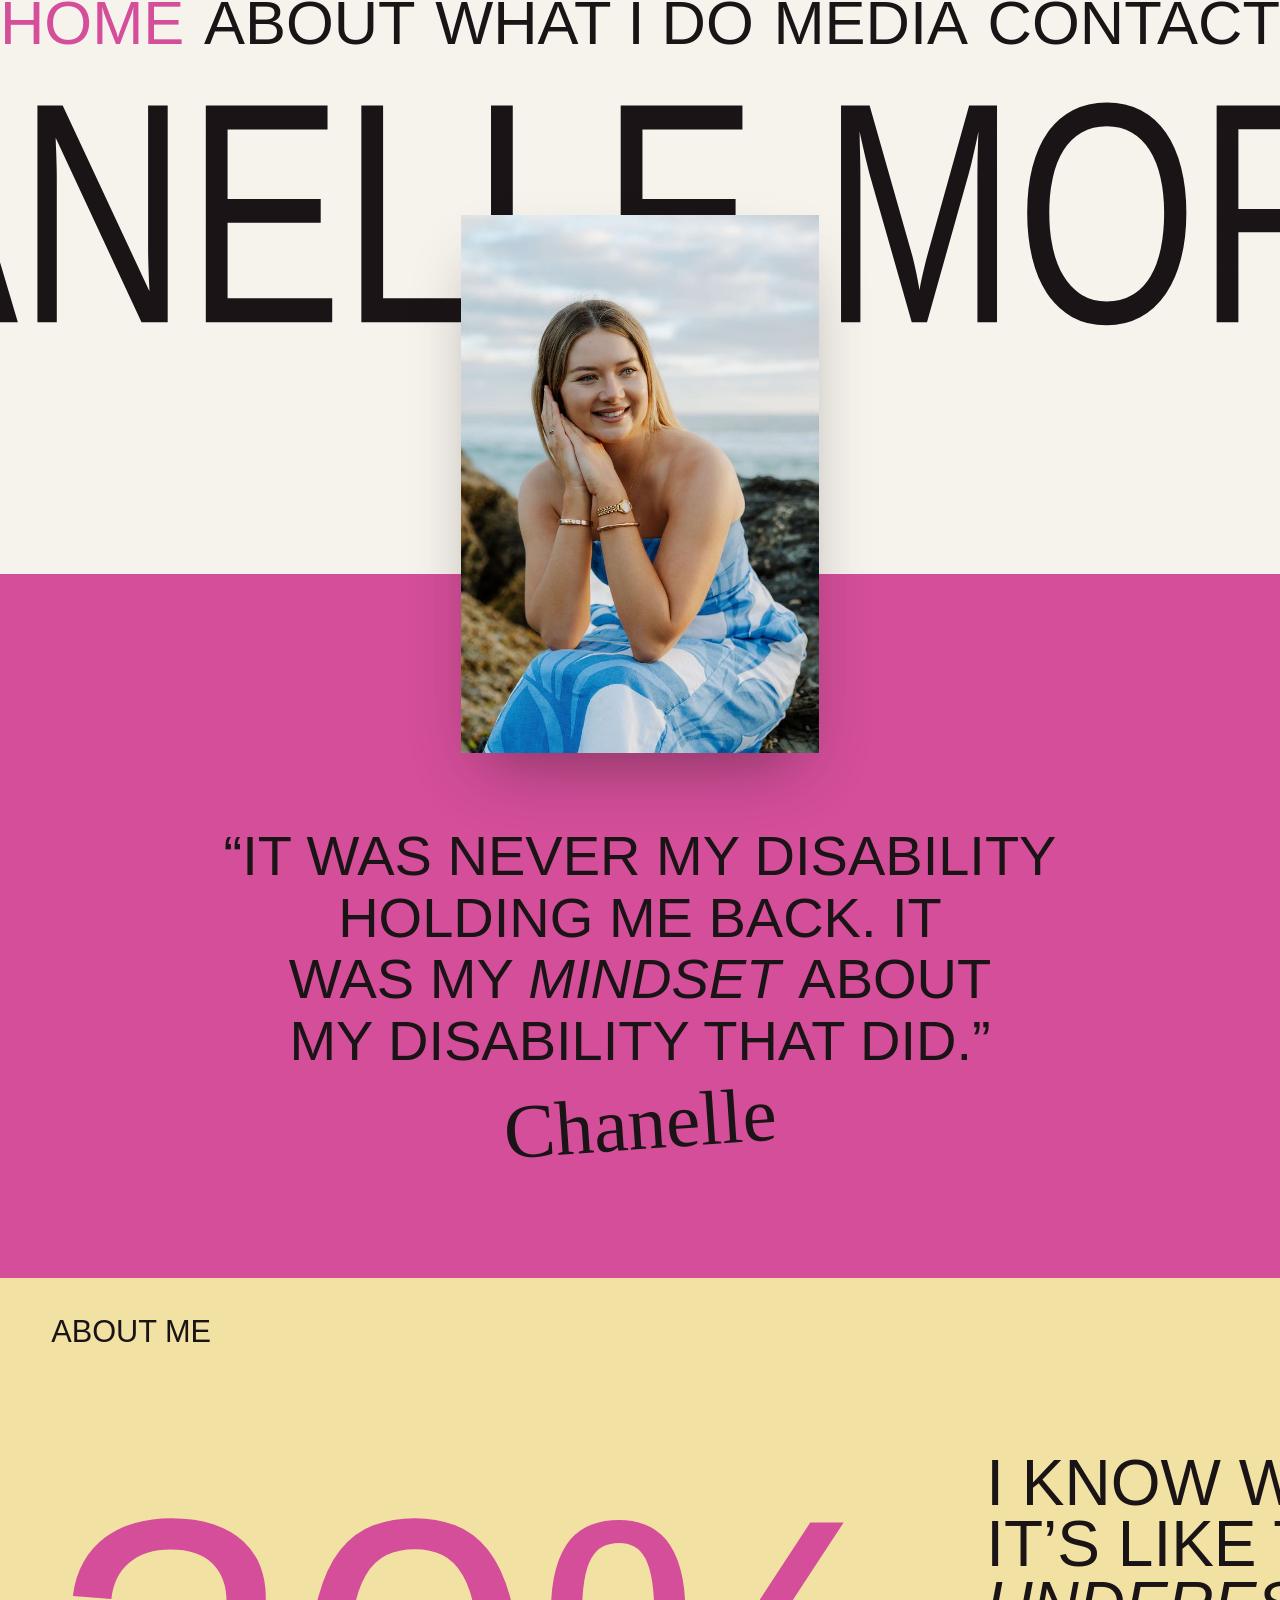
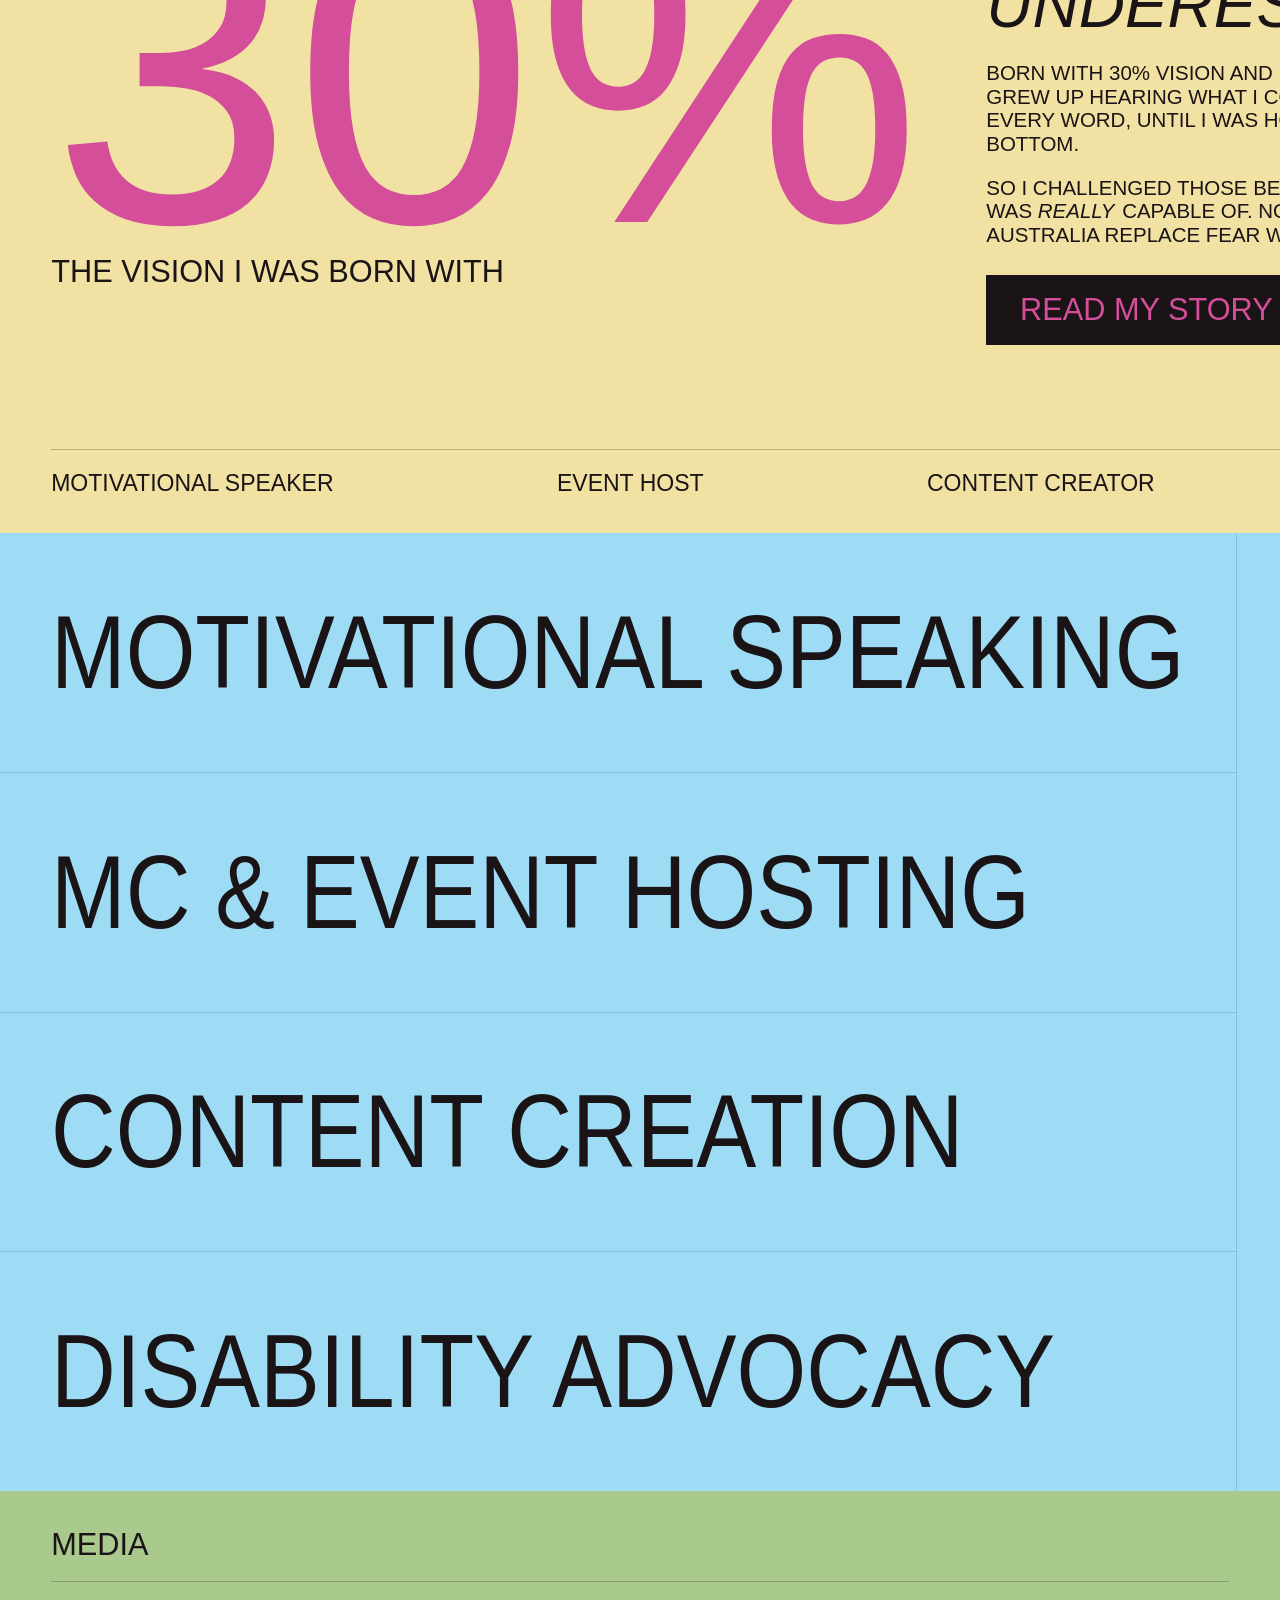
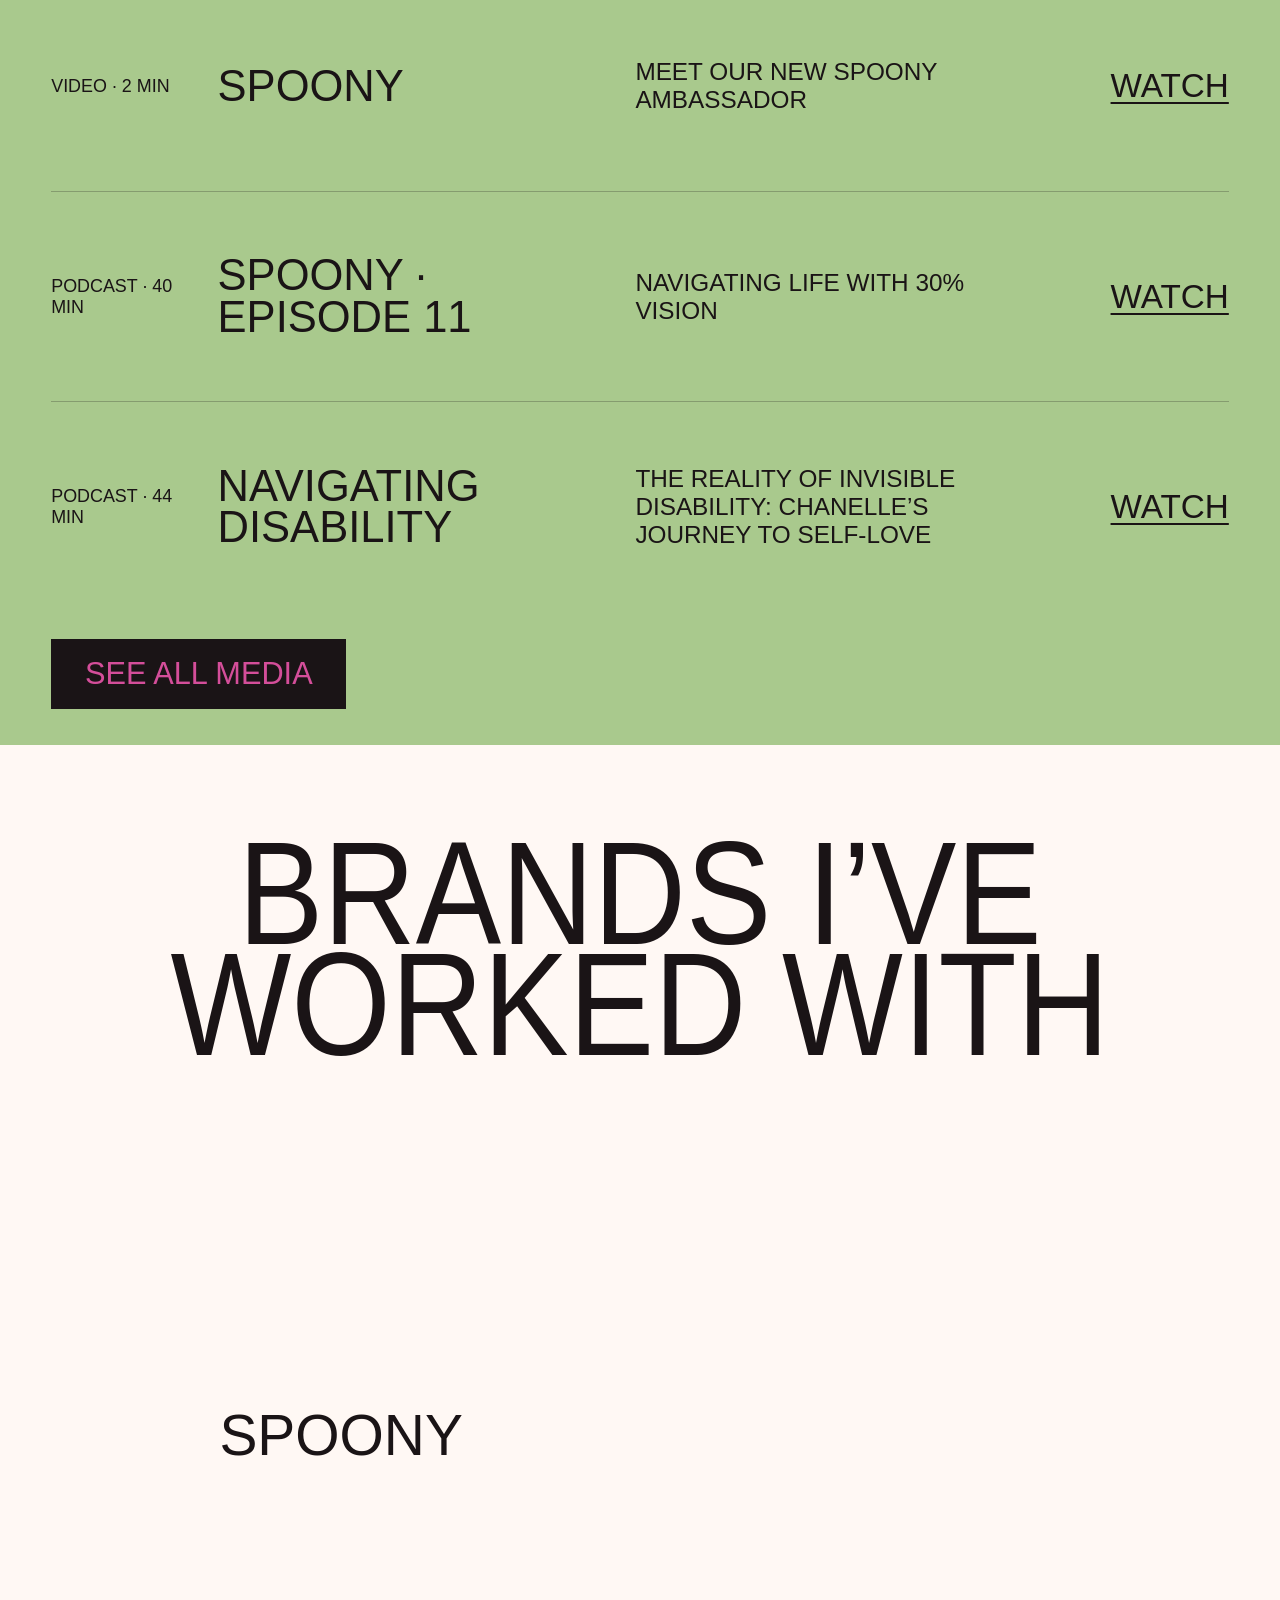
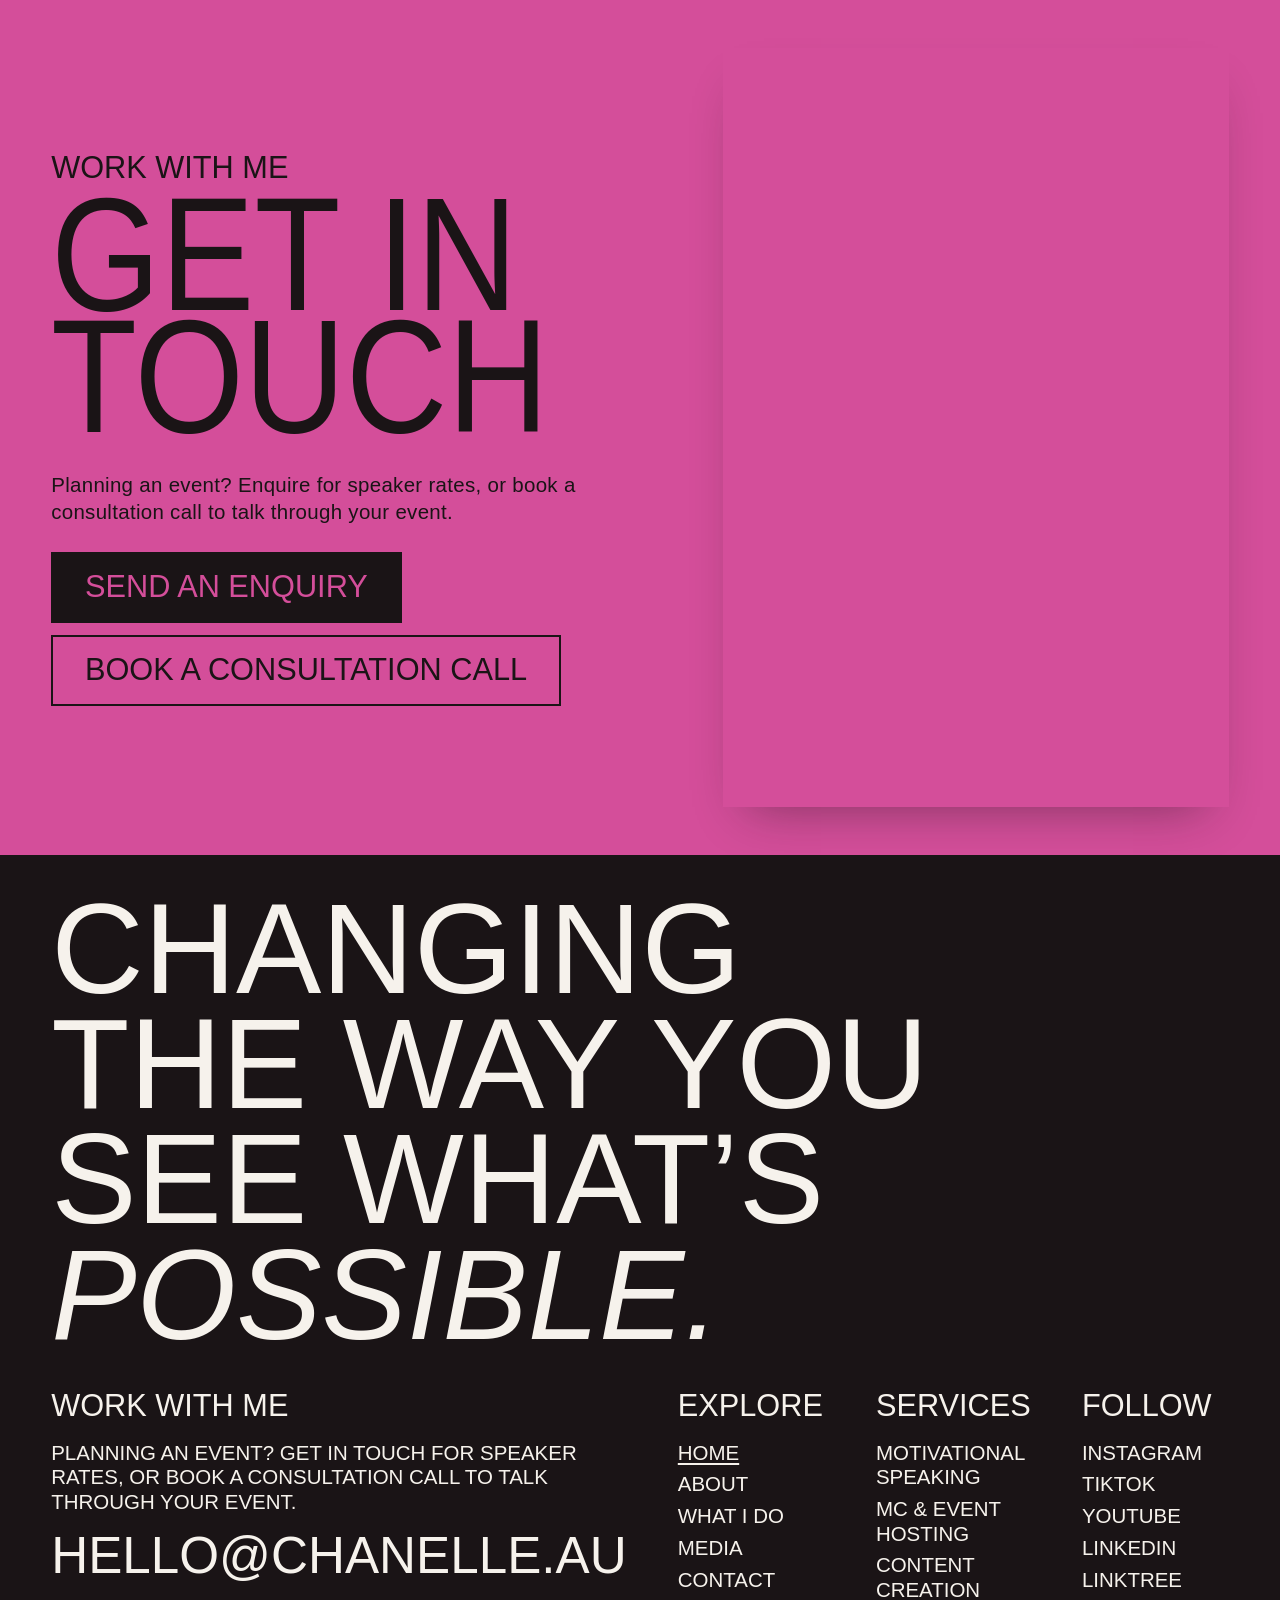
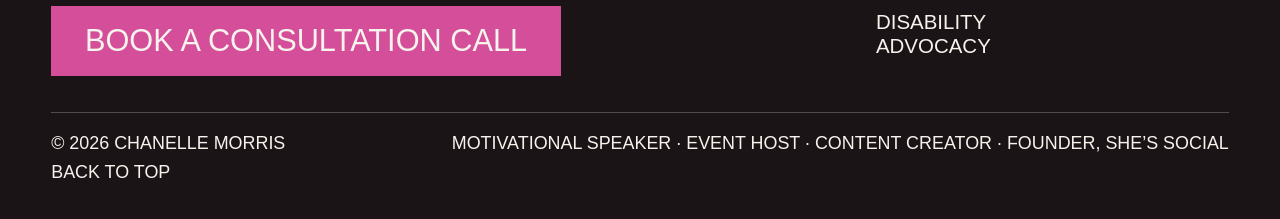
==== commit edf71ad4: "Feedback round 2: a page per service, photo rotation, grouped media - What I do becomes a hub linkin" ====
--- a/index.html
+++ b/index.html
@@ -62,8 +62,7 @@
         <h1 class="visually-hidden">Chanelle Morris</h1>
         <p class="hero__name" aria-hidden="true"><span>Chanelle</span> <span>Morris</span></p>
         <figure class="hero__photo">
-          <img src="images/DSC00005-web.jpg" width="1200" height="1800"
-               alt="Chanelle smiling in a pink dress on coastal rocks" fetchpriority="high">
+          <img src="images/photos/cheek-hand-1024.jpg" srcset="images/photos/cheek-hand-640.jpg 640w, images/photos/cheek-hand-1024.jpg 1024w" sizes="(max-width: 700px) 60vw, 440px" width="1024" height="1536" alt="Chanelle smiling, resting her cheek on her hands, in a blue and white dress by the sea" fetchpriority="high">
         </figure>
       </div>
 
@@ -118,13 +117,13 @@
             <p class="services__number">02</p>
             <p class="services__text">I bring energy and conviction to the stage, keeping your event flowing and your audience with you from the first welcome to the final word.</p>
           </div>
-          <div class="services__panel" id="service-community">
+          <div class="services__panel" id="service-content">
             <p class="services__number">03</p>
-            <p class="services__text">The women’s community I founded on the Gold Coast, bringing women together through genuine connection, fun events and uplifting friendships.</p>
-          </div>
-          <div class="services__panel" id="service-content">
+            <p class="services__text">Honest, everyday stories about low vision, confidence and mindset, for my community and the brands that want to reach them.</p>
+          </div>
+          <div class="services__panel" id="service-advocacy">
             <p class="services__number">04</p>
-            <p class="services__text">Honest, everyday stories about low vision, confidence and mindset, for my community and the brands that want to reach them.</p>
+            <p class="services__text">Using my voice and my own experience of low vision to change how people see disability, and to help everyone feel safe, seen and included.</p>
           </div>
         </div>
 
@@ -132,10 +131,10 @@
       </div>
 
       <ul class="services__list">
-        <li><button class="services__item" type="button" aria-describedby="service-speaking"><span>Motivational speaking</span></button></li>
-        <li><button class="services__item" type="button" aria-describedby="service-hosting"><span>Event hosting / MC</span></button></li>
-        <li><button class="services__item" type="button" aria-describedby="service-community"><span>She’s Social community</span></button></li>
-        <li><button class="services__item" type="button" aria-describedby="service-content"><span>Content creation</span></button></li>
+        <li><a class="services__item" href="motivational-speaking.html" aria-describedby="service-speaking"><span>Motivational speaking</span></a></li>
+        <li><a class="services__item" href="event-hosting.html" aria-describedby="service-hosting"><span>MC & event hosting</span></a></li>
+        <li><a class="services__item" href="content-creation.html" aria-describedby="service-content"><span>Content creation</span></a></li>
+        <li><a class="services__item" href="disability-advocacy.html" aria-describedby="service-advocacy"><span>Disability advocacy</span></a></li>
       </ul>
     </section>
 
@@ -167,7 +166,7 @@
     </section>
 
     <section class="logos" aria-labelledby="logos-title">
-      <h2 class="logos__title" id="logos-title">Brands I support</h2>
+      <h2 class="logos__title" id="logos-title">Brands I’ve worked with</h2>
 
       <ul class="logos__grid">
         <li><a href="https://www.tiktok.com/" target="_blank" rel="noopener"><img class="logos__logo" src="images/logos/tiktok.svg" width="1000" height="291" alt="TikTok" loading="lazy"></a></li>
@@ -201,7 +200,7 @@
         </div>
       </div>
       <figure class="page-hero__photo">
-        <img src="images/photos/cheek-hand-1024.jpg" srcset="images/photos/cheek-hand-640.jpg 640w, images/photos/cheek-hand-1024.jpg 1024w" sizes="(max-width: 700px) 100vw, 40vw" width="1024" height="1536" alt="Chanelle smiling, resting her cheek on her hands" loading="lazy" decoding="async">
+        <img src="images/photos/stool-smile-1024.jpg" srcset="images/photos/stool-smile-640.jpg 640w, images/photos/stool-smile-1024.jpg 1024w" sizes="(max-width: 700px) 100vw, 40vw" width="1024" height="1536" alt="Chanelle smiling, sitting on a stool by the sea in a blue and white dress" loading="lazy" decoding="async">
       </figure>
     </section>
   </main>
@@ -228,15 +227,15 @@
         </ul>
       </nav>
 
-      <div>
+      <nav aria-label="Services">
         <h2 class="site-footer__heading">Services</h2>
         <ul>
-          <li>Motivational speaking</li>
-          <li>Event hosting / MC</li>
-          <li>She’s Social community</li>
-          <li>Content creation</li>
+          <li><a href="motivational-speaking.html">Motivational speaking</a></li>
+          <li><a href="event-hosting.html">MC & event hosting</a></li>
+          <li><a href="content-creation.html">Content creation</a></li>
+          <li><a href="disability-advocacy.html">Disability advocacy</a></li>
         </ul>
-      </div>
+      </nav>
 
       <div>
         <h2 class="site-footer__heading">Follow</h2>
--- a/style.css
+++ b/style.css
@@ -176,7 +176,7 @@
 
 .site-nav a:hover,
 .site-nav a:focus-visible,
-.site-nav a[aria-current="page"] {
+.site-nav a[aria-current] {
   color: var(--pink);
 }
 
@@ -361,7 +361,7 @@
   transform-origin: right center;
 }
 
-.menu__link[aria-current="page"] span {
+.menu__link[aria-current] span {
   text-decoration: underline;
   text-decoration-thickness: 0.05em;
   text-underline-offset: 0.1em;
@@ -659,7 +659,8 @@
    ========================================================================== */
 
 /* Full screen in blue: the four services stack down the left in equal bands,
-   and the right side fades between their descriptions as you hover them (main.js). */
+   and the right side fades between their descriptions as you hover them (main.js).
+   Each one links to its own page. */
 .services {
   display: grid;
   grid-template-columns: 3fr 2fr;
@@ -694,6 +695,7 @@
   font: inherit;
   text-transform: inherit;
   text-align: left;
+  text-decoration: none;
   color: inherit;
   cursor: pointer;
 }
@@ -1271,7 +1273,7 @@
 
 
 /* ==========================================================================
-   Pages: About, What I do, Media, Contact
+   Pages: About, What I do (and a page per service), Media, Contact
    ========================================================================== */
 
 /* Each page has its own colour (Home's "Get in touch" section is pink). */
@@ -1334,6 +1336,18 @@
   font-size: var(--nav-size);
 }
 
+.page-hero__label a {
+  position: relative;
+  z-index: 1;   /* above the stretched title, which reaches up into the tap area */
+  display: inline-flex;
+  align-items: center;
+  min-height: 44px;   /* comfortable tap target */
+  color: inherit;
+  text-decoration: underline;
+  text-decoration-thickness: 2px;
+  text-underline-offset: 0.15em;
+}
+
 /* The hero name's stretched capitals; the padding leaves room for the stretch. */
 .page-hero__title {
   margin: 0 0 0.3em;
@@ -1354,6 +1368,14 @@
   font-size: min(11vw, 24svh);
 }
 
+/* Service names are longer still, so they take two lines, sized so the
+   longest word ("Motivational", 3.97em) fits the column. */
+.page-hero__title--long {
+  display: grid;
+  gap: 0.22em;
+  font-size: min(11.2vw, 19svh);
+}
+
 .page-hero__buttons {
   display: flex;
   flex-wrap: wrap;
@@ -1421,10 +1443,6 @@
   gap: clamp(2rem, 6vw, 7rem);
   padding: clamp(3rem, 12svh, 8rem) var(--pad);
   background: var(--off-white);
-}
-
-.chapter--colour {
-  background: var(--page-colour);
 }
 
 .chapter__title {
@@ -1444,26 +1462,6 @@
   order: -1;
 }
 
-.chapter__text > .button {
-  margin-top: 1.5rem;
-}
-
-.tags {
-  display: flex;
-  flex-wrap: wrap;
-  gap: 0.5rem;
-  margin: 1.5rem 0 0;
-  padding: 0;
-  list-style: none;
-  font-size: clamp(1rem, 1.4vw, 1.25rem);
-}
-
-.tags li {
-  padding: 0.45em 0.8em;
-  border: 2px solid var(--ink);
-  line-height: 1;
-}
-
 /* --- Statement: one big quote in the page colour ---------------------------- */
 
 .statement {
@@ -1484,6 +1482,21 @@
   margin: 0;
 }
 
+.statement__title {
+  margin: 0 0 0.3em;
+  font-size: clamp(3rem, 8vw, 8.5rem);
+  font-weight: 400;
+  line-height: 0.95;
+}
+
+.statement .prose p {
+  margin-inline: auto;
+}
+
+.statement .button {
+  margin-top: 1.5rem;
+}
+
 /* --- Community and content: text, links and a row of photos ---------------- */
 
 .community {
@@ -1493,7 +1506,7 @@
   background: var(--page-colour);
 }
 
-.community__links {
+.text-links {
   display: flex;
   flex-wrap: wrap;
   align-items: center;
@@ -1504,7 +1517,7 @@
   font-size: var(--nav-size);
 }
 
-.community__links a:not(.button) {
+.text-links a:not(.button) {
   display: inline-flex;
   align-items: center;
   min-width: 44px;
@@ -1623,6 +1636,128 @@
   outline-offset: 6px;
 }
 
+/* Media is grouped by type; consecutive groups share the spacing. */
+.cards + .cards {
+  padding-top: 0;
+}
+
+/* --- Topics: a grid of short titled items in the page colour --------------- */
+/* Speaking topics, events hosted, what she creates, what she stands for. */
+
+.topics {
+  padding: clamp(3rem, 10svh, 6rem) var(--pad);
+  background: var(--page-colour);
+}
+
+/* Off-white where it would otherwise run on from a coloured section. */
+.topics--plain {
+  background: var(--off-white);
+}
+
+.topics__title,
+.service-index__title {
+  margin: 0 0 clamp(1.5rem, 4svh, 2.5rem);
+  font-size: var(--nav-size);
+  font-weight: 400;
+}
+
+.topics__list {
+  display: grid;
+  grid-template-columns: repeat(auto-fill, minmax(min(100%, 20rem), 1fr));
+  gap: clamp(2rem, 5svh, 3rem) clamp(1.5rem, 3vw, 2.5rem);
+  margin: 0;
+  padding: 0;
+  list-style: none;
+}
+
+.topics__item {
+  padding-top: 1rem;
+  border-top: 3px solid var(--ink);
+}
+
+.topics__name {
+  margin: 0 0 0.5rem;
+  font-size: clamp(1.75rem, 2.6vw, 2.5rem);
+  font-weight: 400;
+  line-height: 1;
+}
+
+.topics__text {
+  margin: 0;
+}
+
+/* --- Service index: every service as a big row linking to its page --------- */
+/* On What I do, and as "More of what I do" at the end of each service page. */
+
+.service-index {
+  padding: clamp(3rem, 10svh, 6rem) var(--pad);
+  background: var(--off-white);
+}
+
+.service-index__list {
+  margin: 0;
+  padding: 0;
+  list-style: none;
+  border-top: 1px solid rgb(26 20 22 / 0.25);
+}
+
+.service-index__list li {
+  border-bottom: 1px solid rgb(26 20 22 / 0.25);
+}
+
+.service-index__link {
+  display: grid;
+  grid-template-columns: 3ch minmax(0, 1fr) minmax(0, 22rem);
+  align-items: center;
+  gap: 1rem clamp(1.5rem, 4vw, 4rem);
+  padding-block: clamp(1.75rem, 5svh, 3rem);
+  color: inherit;
+  text-decoration: none;
+}
+
+.service-index__number {
+  font-size: var(--nav-size);
+}
+
+/* The home page's service bands: tall capitals, italic on hover. */
+.service-index__name {
+  font-size: clamp(2.75rem, 6vw, 7rem);
+  line-height: 1;
+}
+
+.service-index__name span {
+  display: block;
+  text-box: trim-both cap alphabetic;
+  transform: scaleY(1.15);
+  transition: translate 0.3s ease;
+}
+
+.service-index__link:hover .service-index__name span {
+  font-style: italic;
+  translate: 0.2em 0;
+}
+
+.service-index__link:focus-visible {
+  outline: 2px solid var(--ink);
+  outline-offset: 6px;
+}
+
+.service-index__text {
+  font-size: clamp(1.125rem, 1.4vw, 1.375rem);
+  line-height: 1.2;
+}
+
+/* Tablets: the description drops under the name. */
+@media (max-width: 1000px) {
+  .service-index__link {
+    grid-template-columns: 3ch minmax(0, 1fr);
+  }
+
+  .service-index__text {
+    grid-column: 2;
+  }
+}
+
 /* --- Phones: everything in one column, photos after the text --------------- */
 
 @media (max-width: 700px) {
@@ -1637,6 +1772,10 @@
 
   .contact-cta .page-hero__title {
     font-size: calc((100vw - 32px) / 4);
+  }
+
+  .page-hero__title--long {
+    font-size: calc((100vw - 32px) / 4.05);
   }
 
   .page-hero__photo {
@@ -1706,7 +1845,7 @@
 
 .site-footer a:hover,
 .site-footer a:focus-visible,
-.site-footer a[aria-current="page"] {
+.site-footer a[aria-current] {
   outline: none;
   text-decoration: underline;
   text-decoration-thickness: 2px;
@@ -1772,6 +1911,7 @@
   .hero__name,
   .about__stat-number,
   .services__item span,
+  .service-index__name span,
   .logos__title,
   .logos__wordmark,
   .contact__title,
@@ -1828,8 +1968,7 @@
     gap: 0;
   }
 
-  .site-footer li a,
-  .site-footer li:not(:has(a)) {
+  .site-footer li a {
     display: inline-block;
     min-width: 44px;   /* short words like "Home" still get a wide enough target */
     padding-block: 12px;
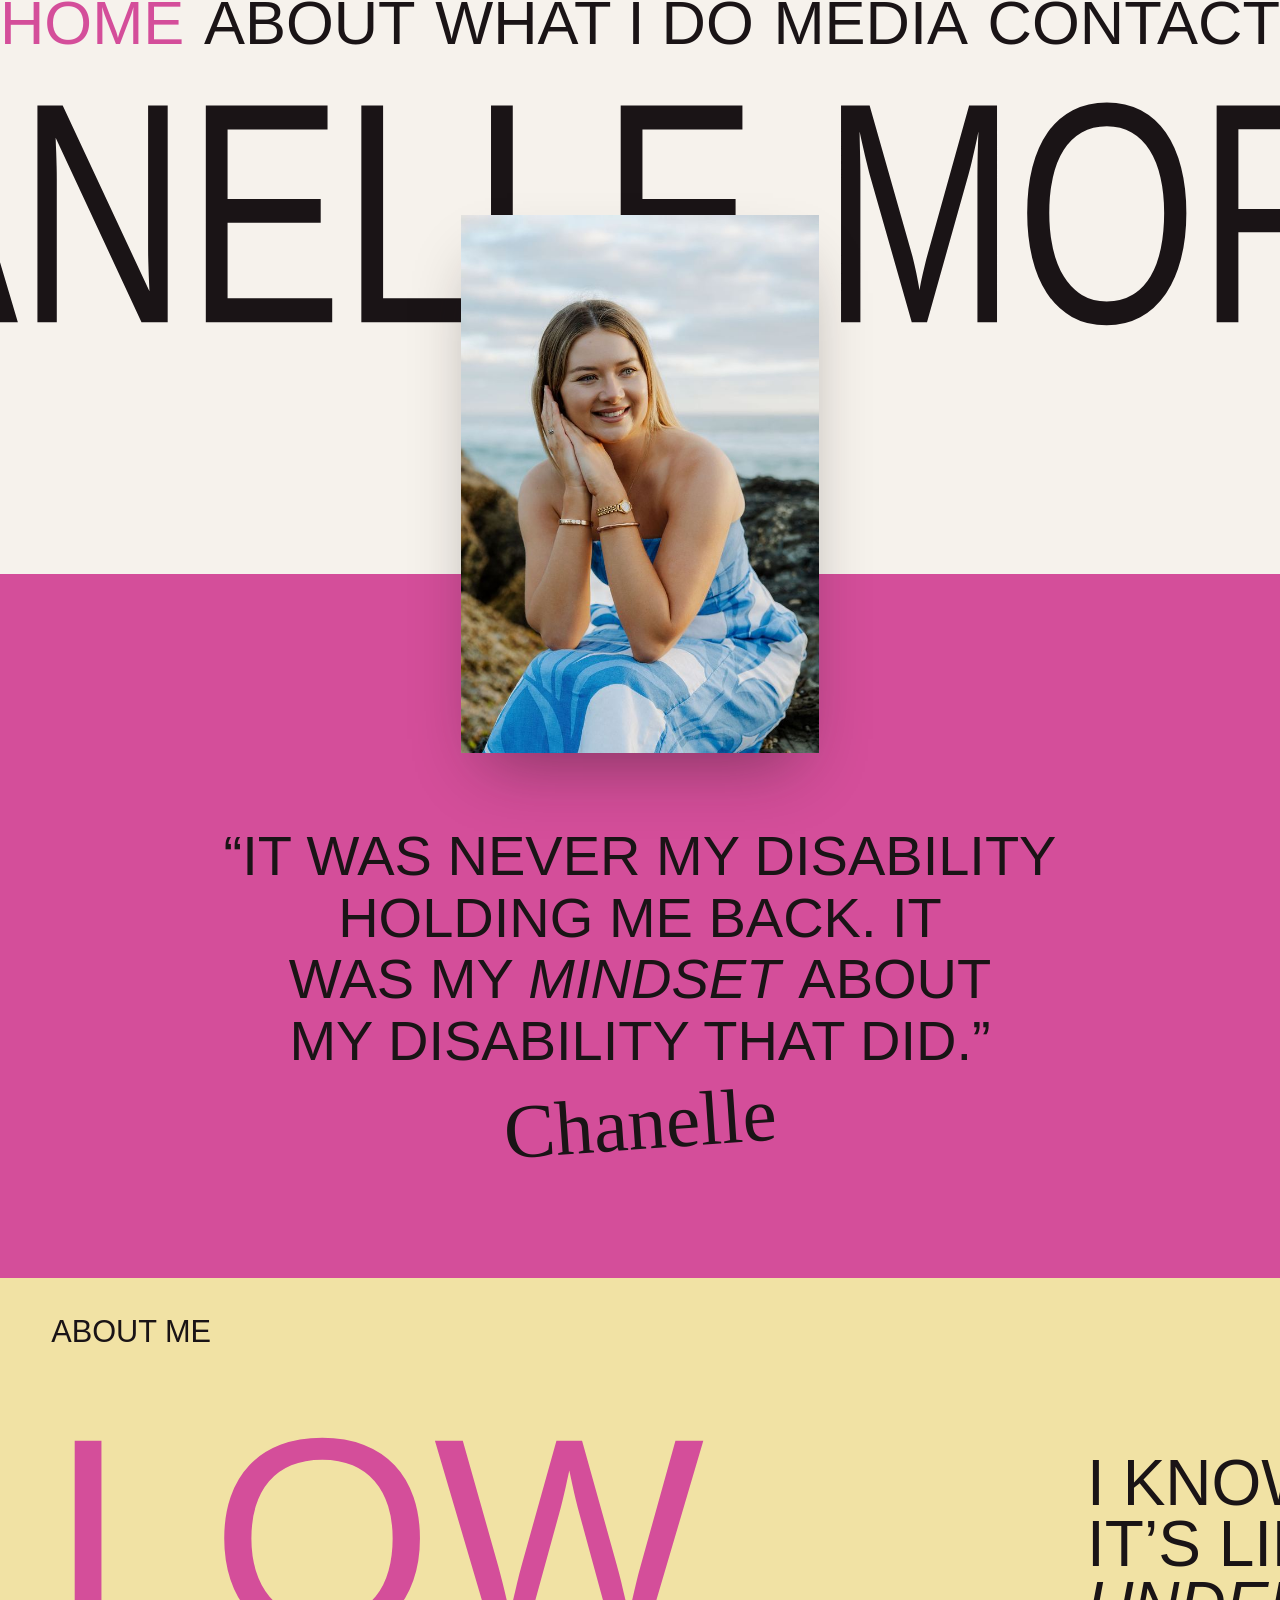
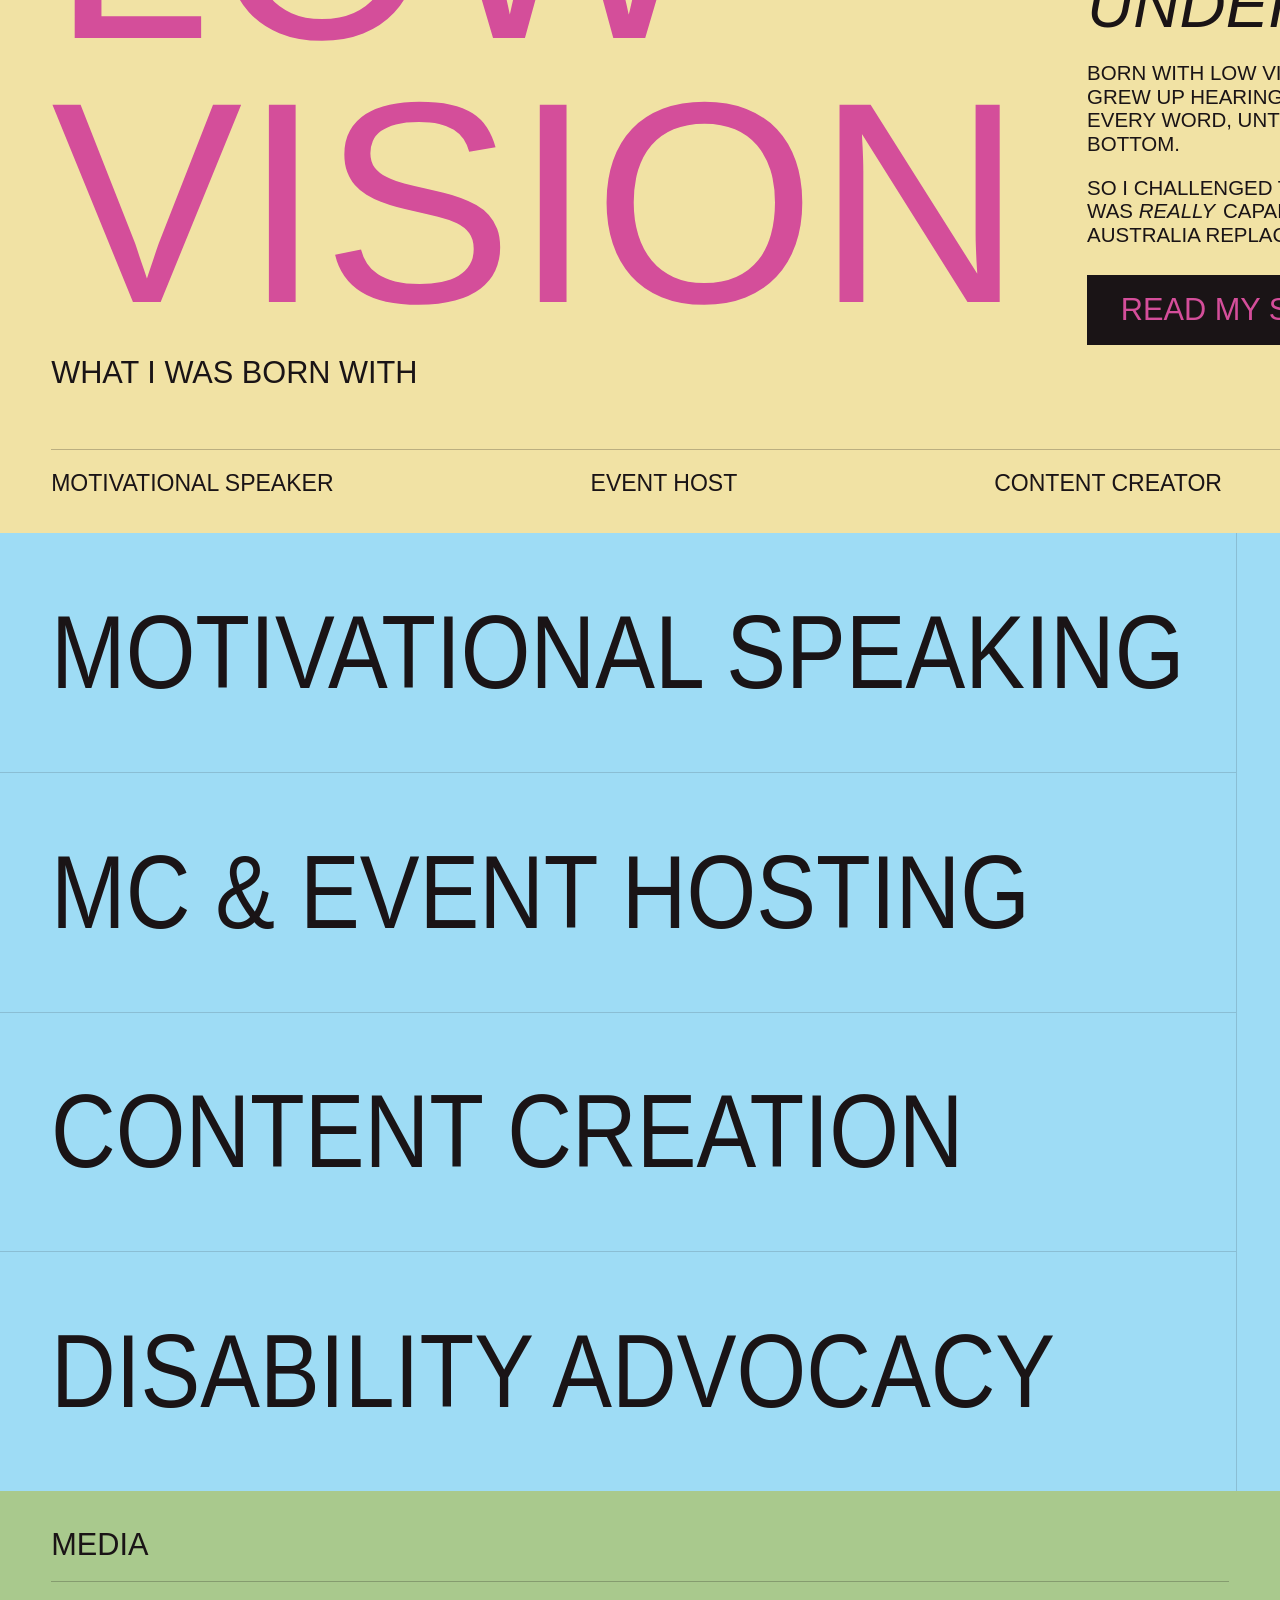
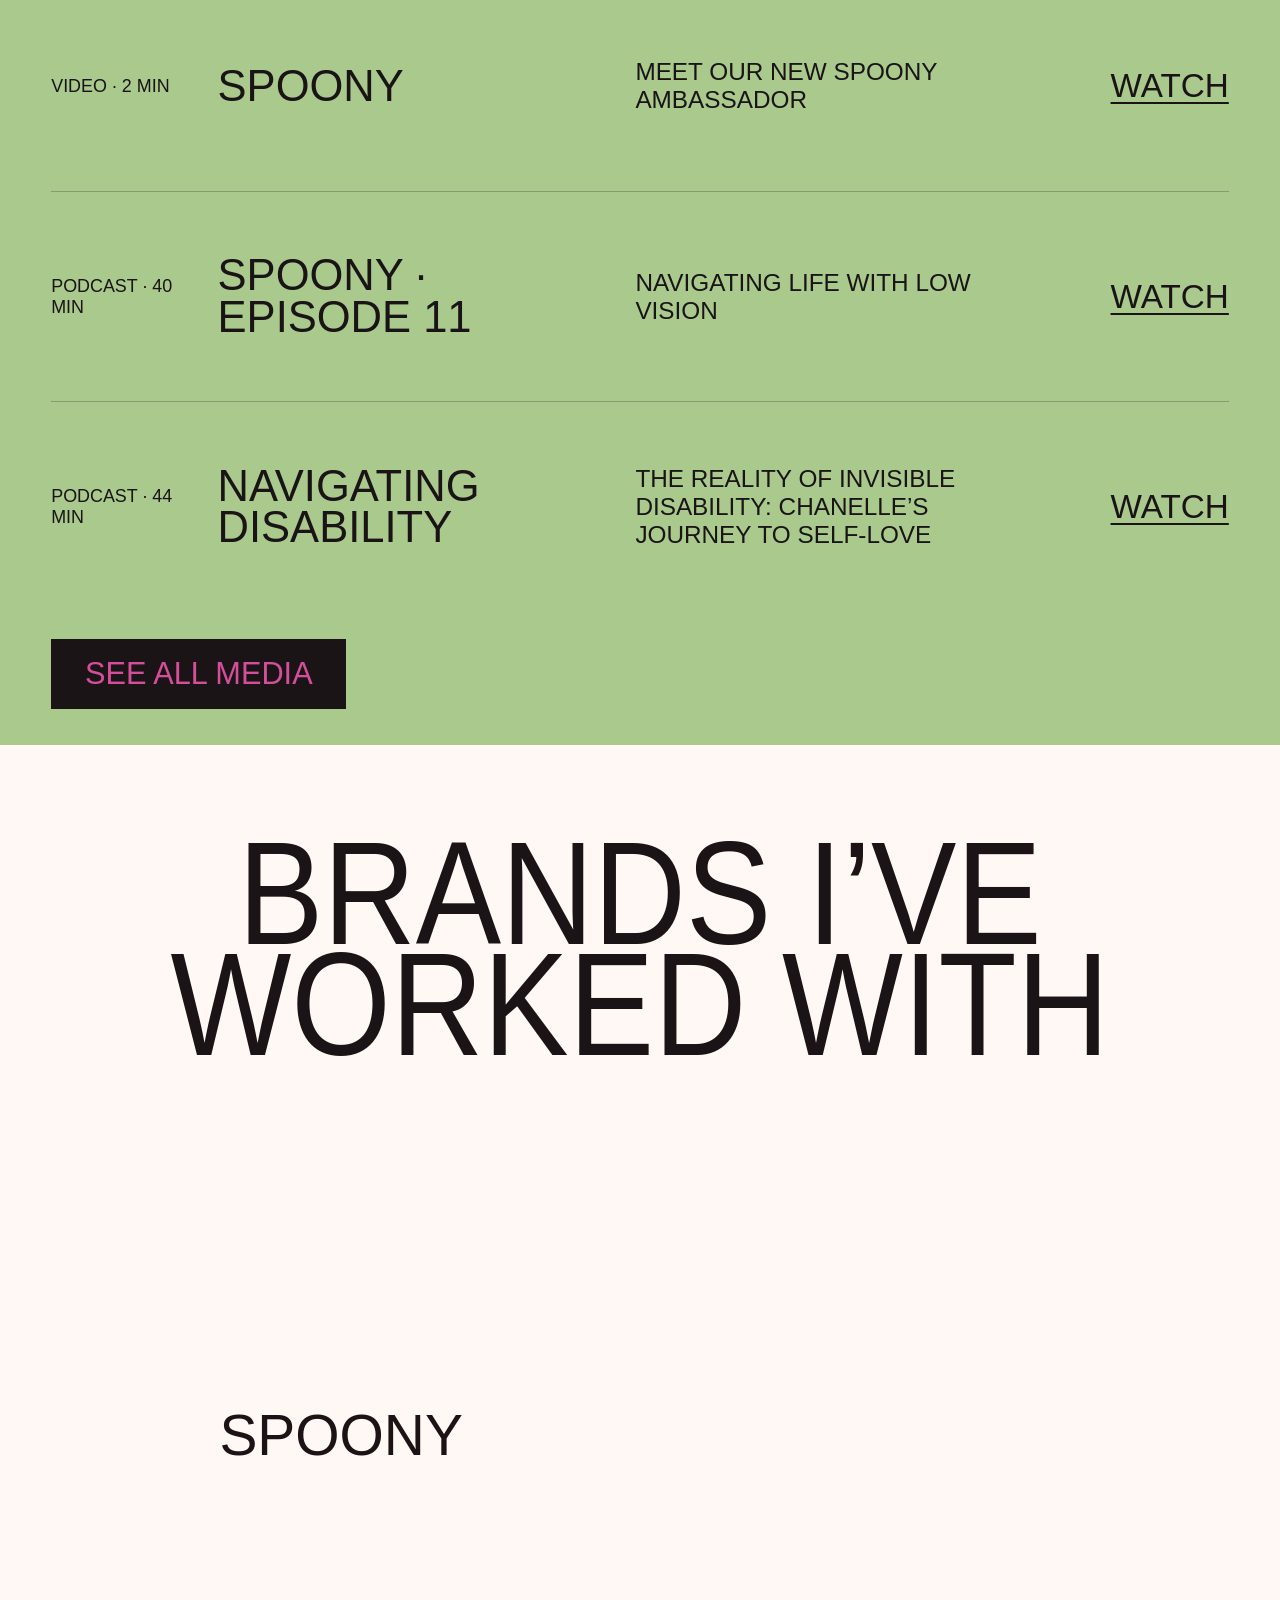
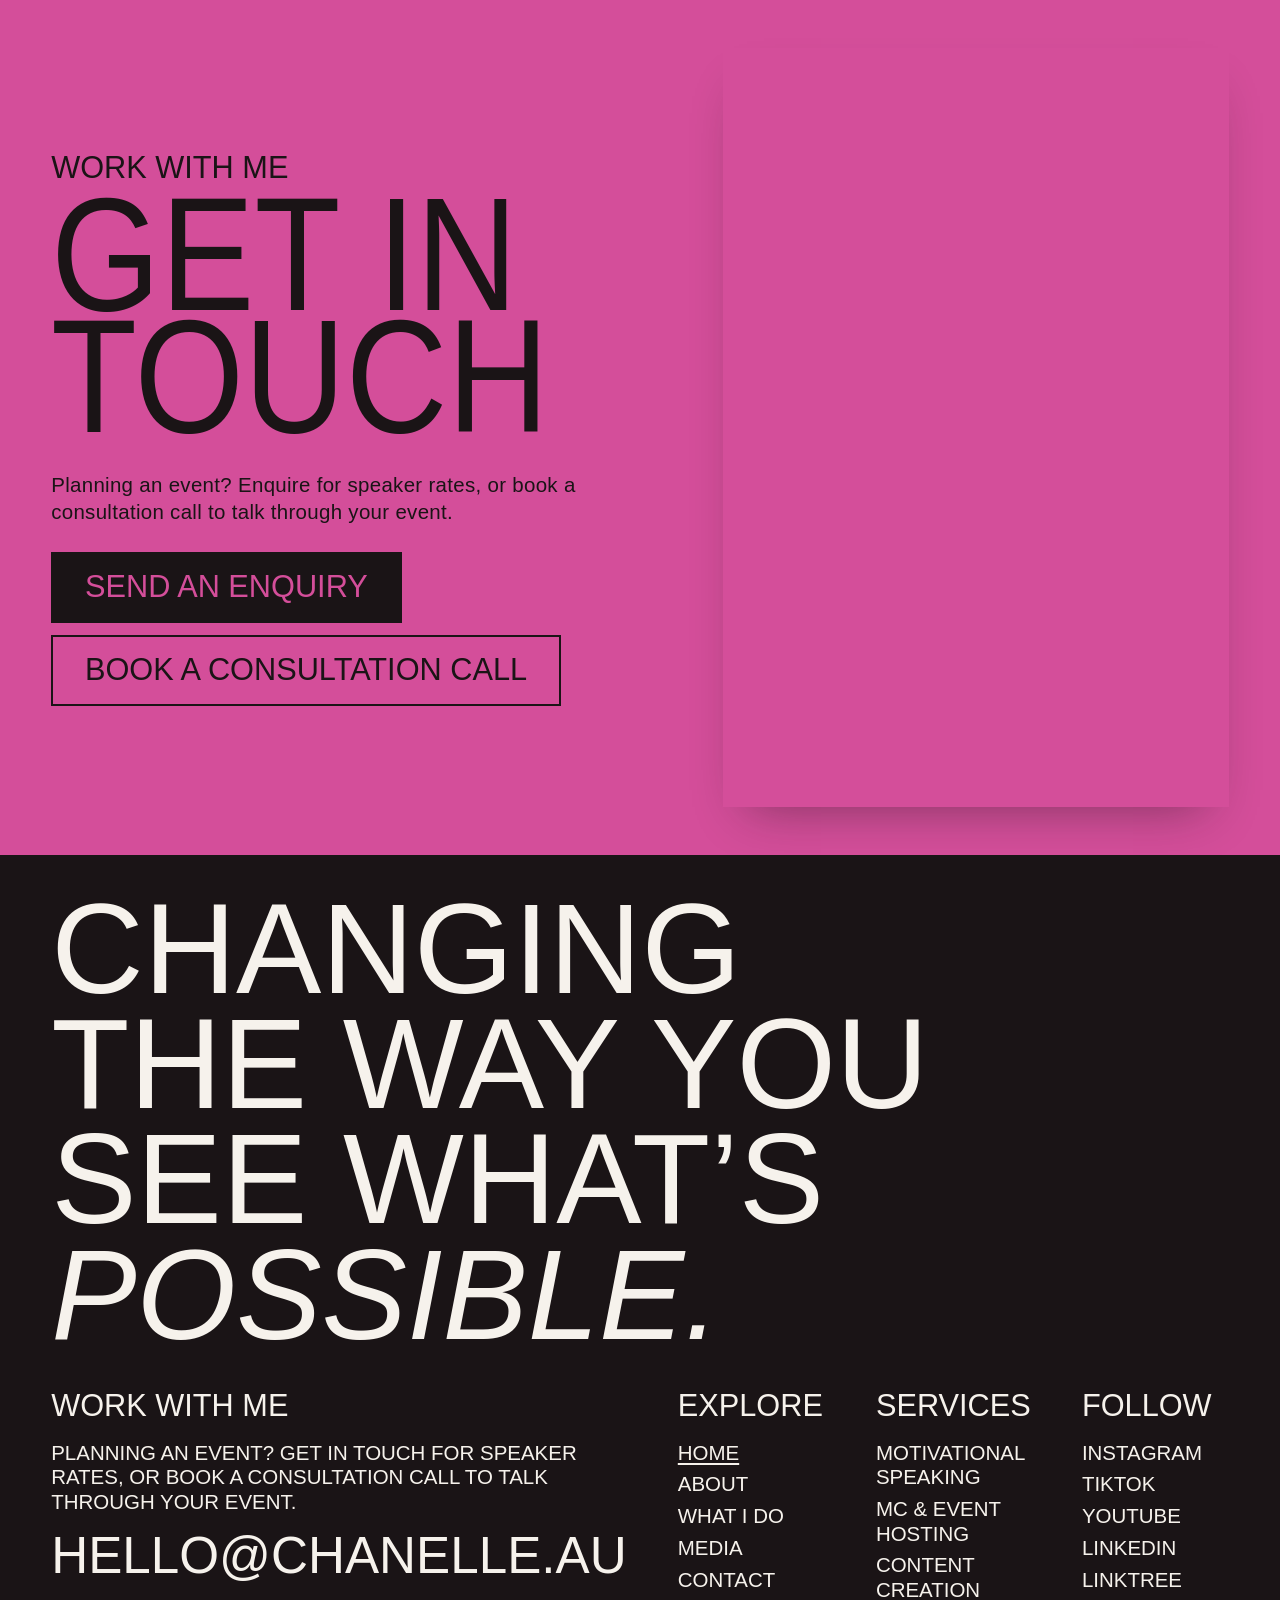
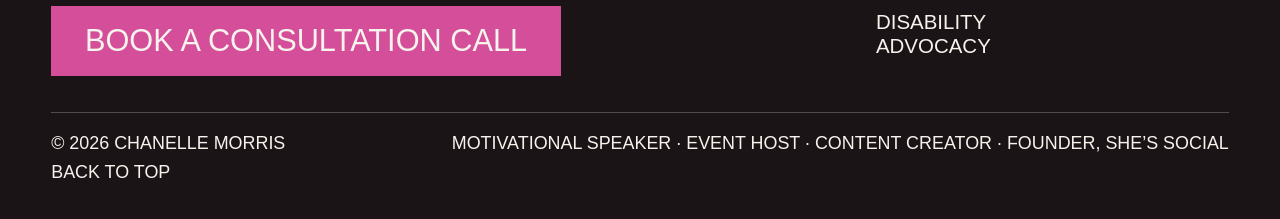
==== commit 8da77873: "Replace "30% vision" with "low vision" across the site Home's big stat now reads "Low vision" (her b" ====
--- a/index.html
+++ b/index.html
@@ -78,13 +78,13 @@
       <p class="about__label">About me</p>
 
       <div class="about__stat">
-        <p class="about__stat-number">30%</p>
-        <p class="about__stat-caption">The vision I was born with</p>
+        <p class="about__stat-number">Low<br>vision</p>
+        <p class="about__stat-caption">What I was born with</p>
       </div>
 
       <div class="about__content">
         <h2 class="about__title" id="about-title">I know what it’s like to be <em>underestimated.</em></h2>
-        <p>Born with 30% vision and legally blind in one eye, I grew up hearing what I couldn’t do. I believed every word, until I was housebound and at rock bottom.</p>
+        <p>Born with low vision and legally blind in one eye, I grew up hearing what I couldn’t do. I believed every word, until I was housebound and at rock bottom.</p>
         <p>So I challenged those beliefs, and found out what I was <em>really</em> capable of. Now I help audiences across Australia replace fear with belief.</p>
         <a class="button" href="about.html">Read my story</a>
       </div>
@@ -151,7 +151,7 @@
         <li class="media__item">
           <p class="media__type">Podcast · 40 min</p>
           <h3 class="media__outlet">Spoony · Episode 11</h3>
-          <p class="media__title">Navigating life with 30% vision</p>
+          <p class="media__title">Navigating life with low vision</p>
           <p class="media__links"><a href="https://www.youtube.com/watch?v=zX71jr0fkV8" target="_blank" rel="noopener">Watch</a></p>
         </li>
         <li class="media__item">
--- a/style.css
+++ b/style.css
@@ -538,8 +538,8 @@
    About
    ========================================================================== */
 
-/* A full screen in yellow, type-led: a giant stat on one side, her story on
-   the other, and her roles running along the bottom. */
+/* A full screen in yellow, type-led: "Low vision" huge on one side, her story
+   on the other, and her roles running along the bottom. */
 .about {
   display: grid;
   grid-template-columns: 1fr 1.1fr 0.75fr;
@@ -566,10 +566,11 @@
   align-self: center;
 }
 
+/* Sized so "VISION" (1.83em wide) fills the column. */
 .about__stat-number {
   margin: 0;
-  font-size: min(34vw, 62svh);
-  line-height: 1;
+  font-size: min(22.4vw, 36svh);
+  line-height: 0.92;
   text-box: trim-both cap alphabetic;
   color: var(--pink);
 }
@@ -644,7 +645,7 @@
   }
 
   .about__stat-number {
-    font-size: 45vw;
+    font-size: 38vw;
   }
 
   .about__roles {
@@ -1909,7 +1910,6 @@
   .site-nav a,
   .menu__link span,
   .hero__name,
-  .about__stat-number,
   .services__item span,
   .service-index__name span,
   .logos__title,
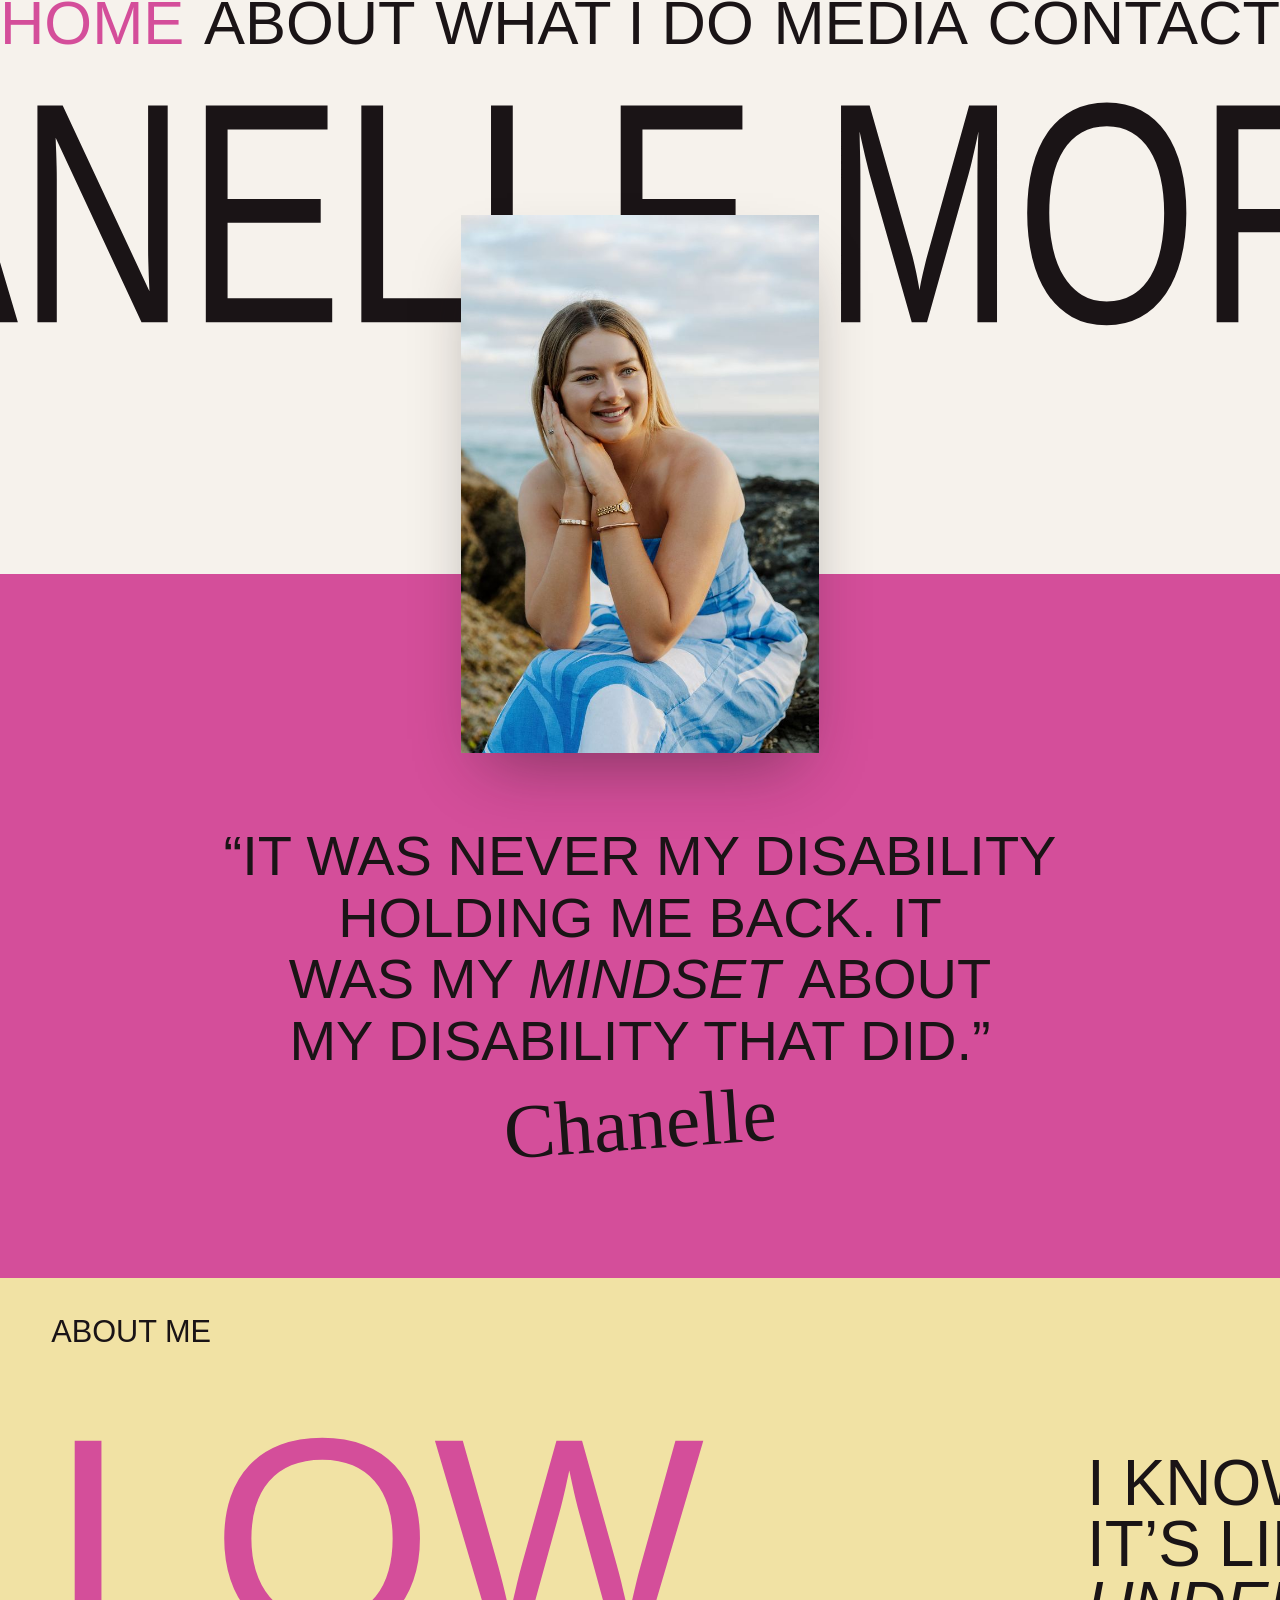
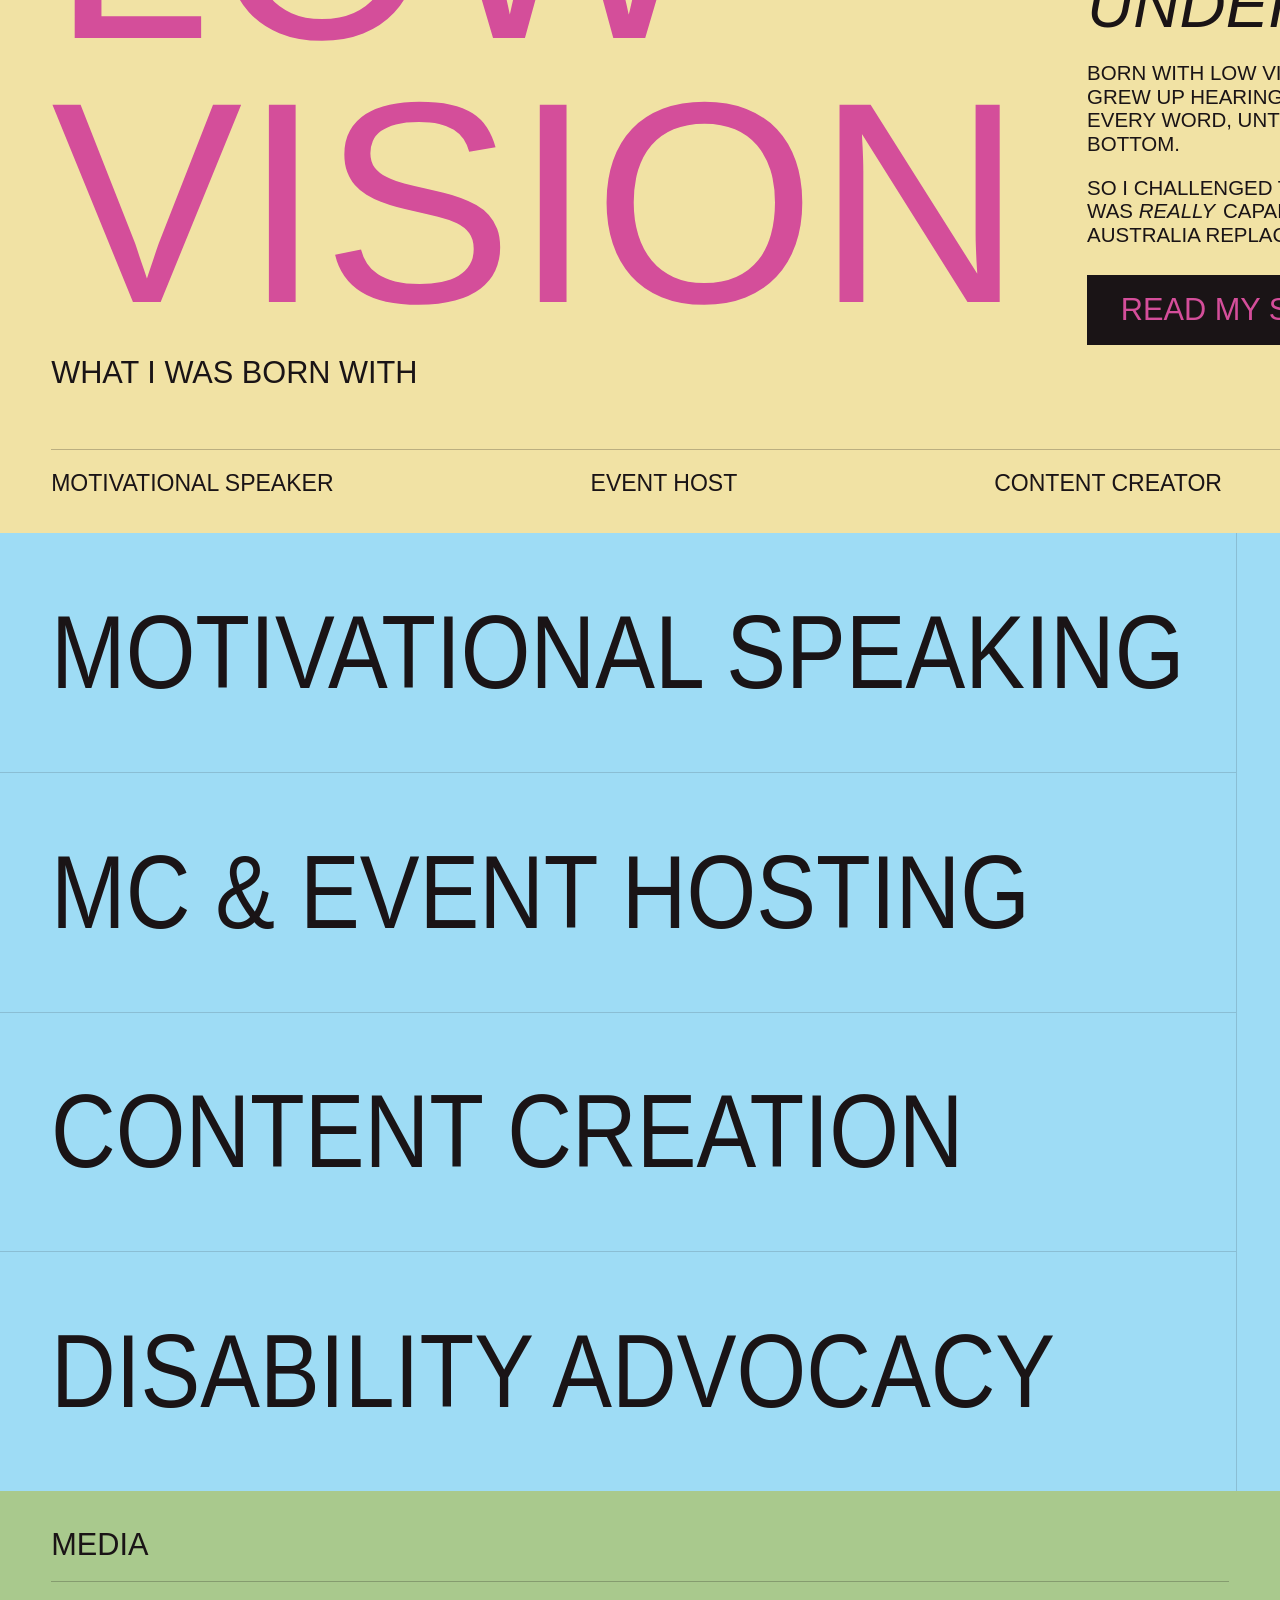
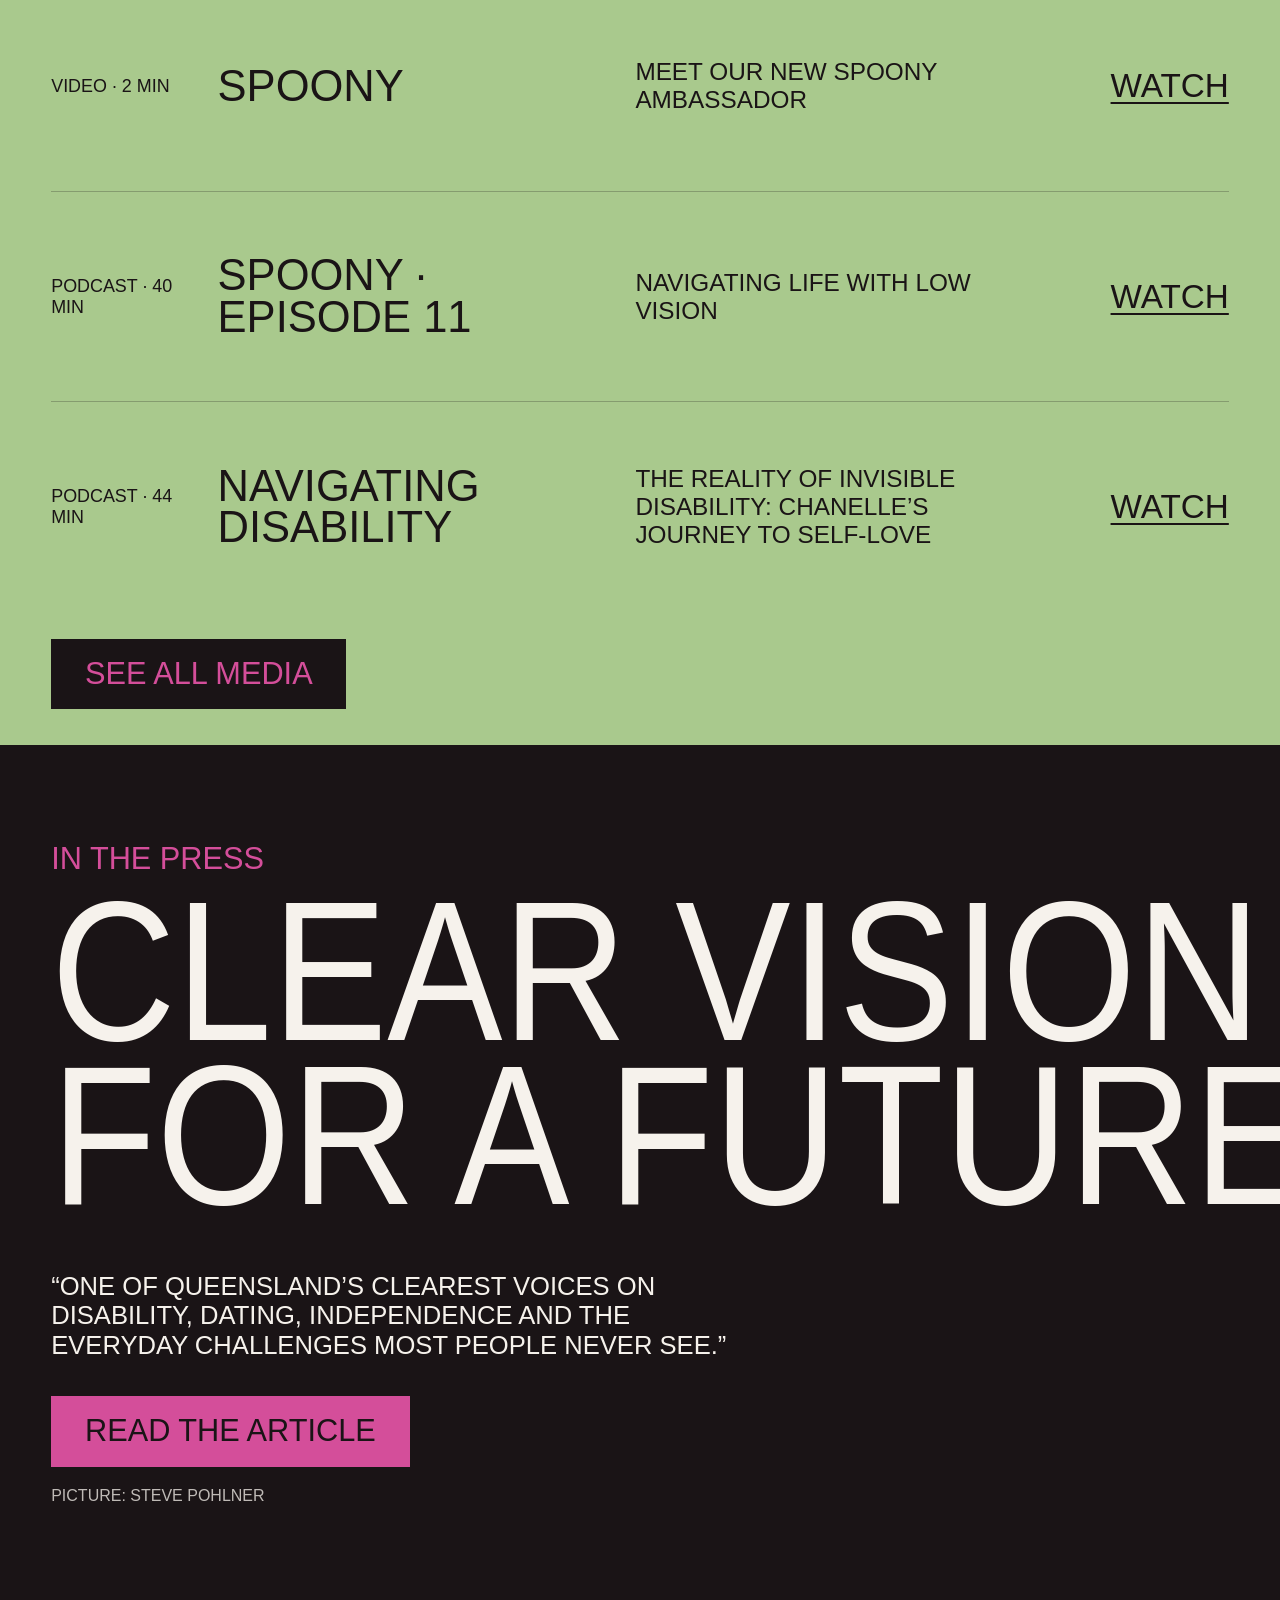
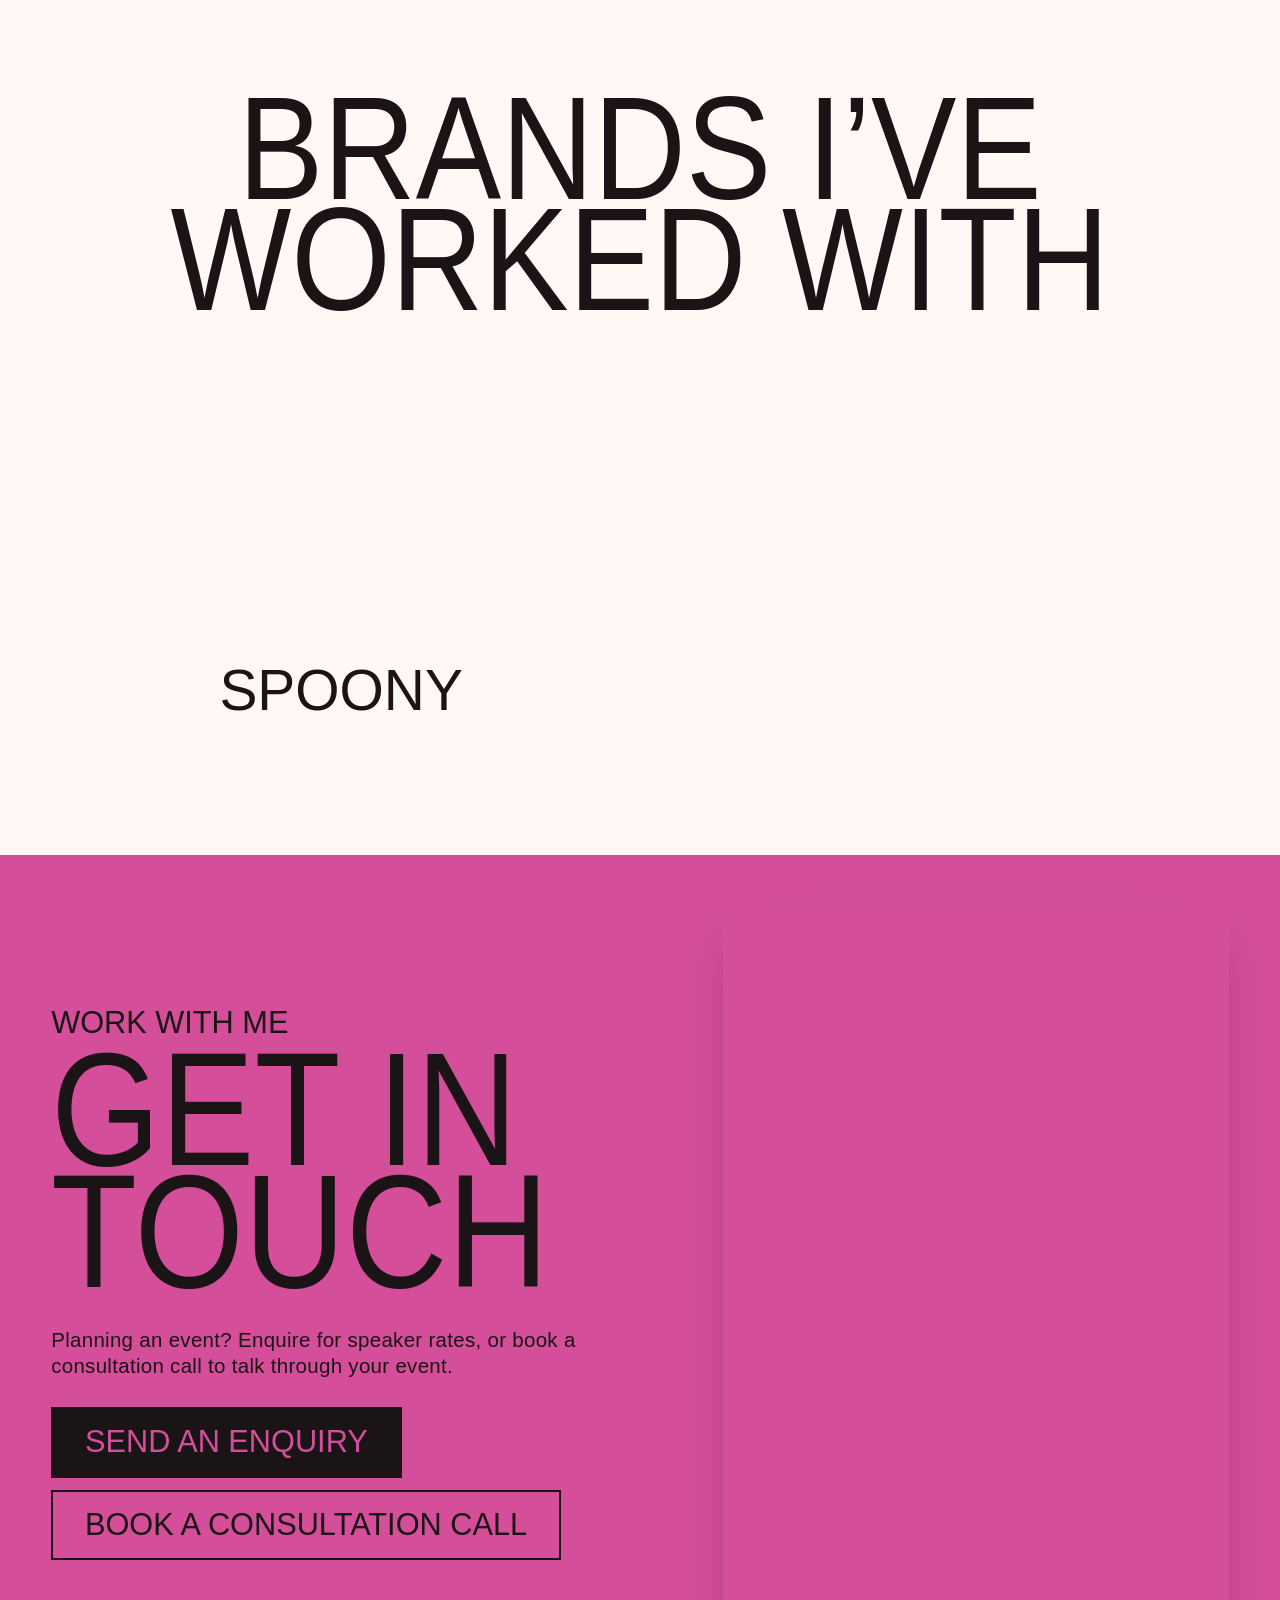
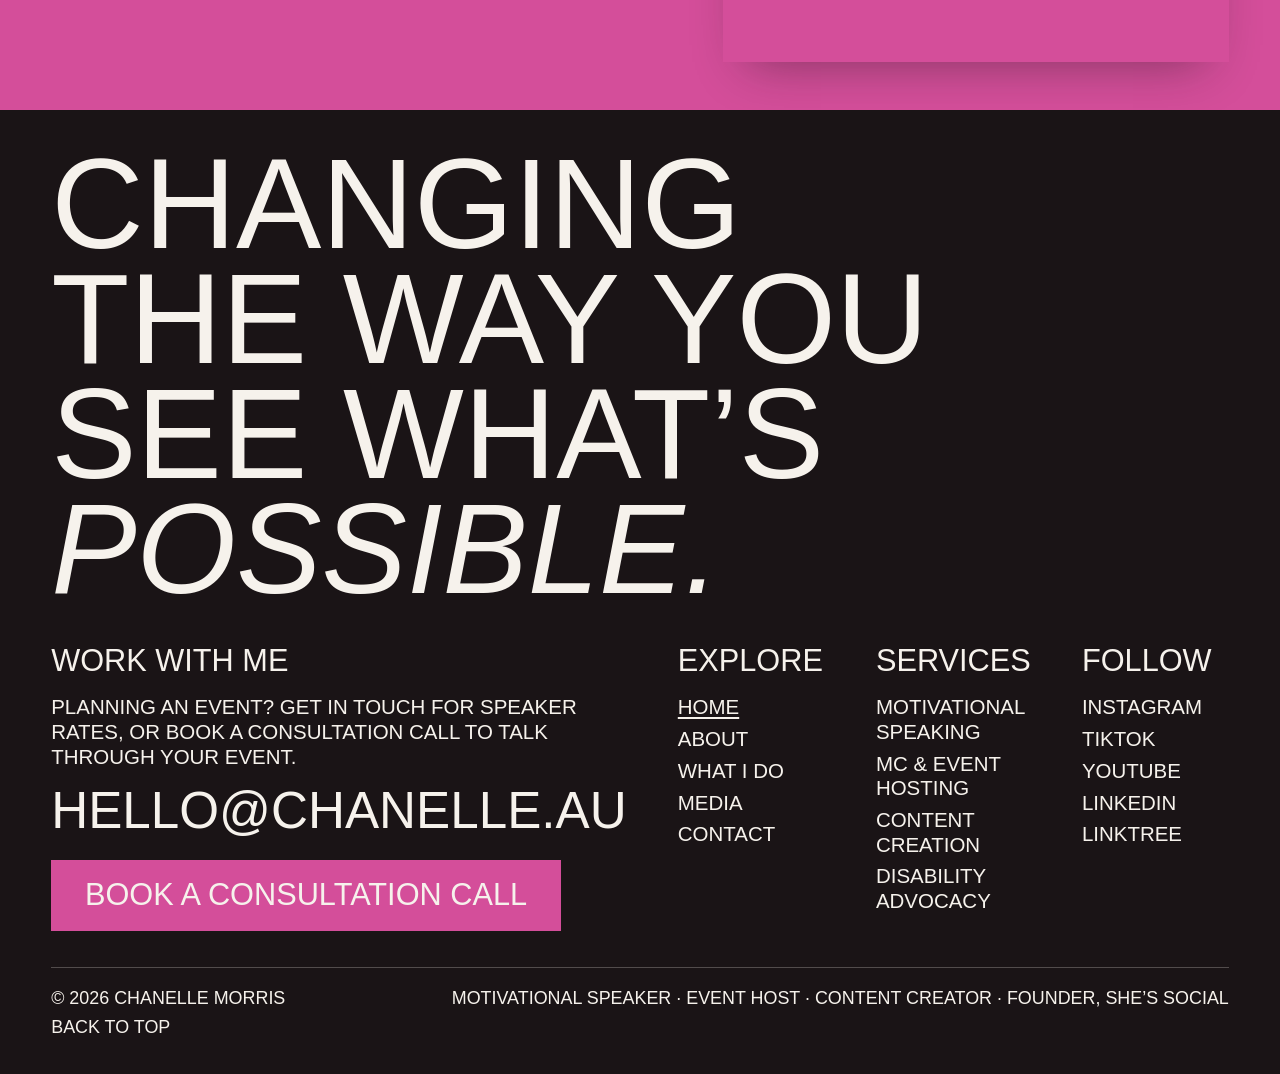
==== commit 8367f96e: "Press feature and Chanelle's favourite speech - Full-screen press section ("Clear vision for a futur" ====
--- a/index.html
+++ b/index.html
@@ -165,6 +165,20 @@
       <a class="button media__more" href="media.html">See all media</a>
     </section>
 
+    <!-- Press feature: a newspaper article, full screen behind big text. Also on media.html. -->
+    <section class="press" aria-labelledby="press-title">
+      <img class="press__image" src="images/press/clear-vision-feature.jpg" width="1036" height="1200" alt="" loading="lazy" decoding="async">
+      <div class="press__text">
+        <p class="press__label">In the press</p>
+        <h2 class="press__title" id="press-title"><span>Clear vision</span> <span>for a future</span></h2>
+        <blockquote class="press__quote">
+          <p>“One of Queensland’s clearest voices on disability, dating, independence and the everyday challenges most people never see.”</p>
+        </blockquote>
+        <a class="button button--pink" href="images/press/clear-vision-article.jpg" target="_blank" rel="noopener">Read the article<span class="visually-hidden"> (opens the newspaper page as an image)</span></a>
+        <p class="press__credit">Picture: Steve Pohlner</p>
+      </div>
+    </section>
+
     <section class="logos" aria-labelledby="logos-title">
       <h2 class="logos__title" id="logos-title">Brands I’ve worked with</h2>
 
--- a/style.css
+++ b/style.css
@@ -903,6 +903,127 @@
 
 
 /* ==========================================================================
+   Press (Home and Media)
+   ========================================================================== */
+
+/* A full screen: the newspaper article fills it, darkened on the side where
+   the headline sits so the big text stays readable; her photo shows through
+   on the other side. The article's text is blurred in this image (it's
+   texture here); "Read the article" opens the readable page. */
+.press {
+  position: relative;
+  isolation: isolate;
+  display: grid;
+  align-items: center;
+  min-height: var(--screen-h);
+  padding: clamp(2rem, 6svh, 5rem) var(--pad);
+  overflow: hidden;
+  background: var(--ink);
+  color: var(--off-white);
+}
+
+.press__image {
+  position: absolute;
+  inset: 0;
+  z-index: -2;
+  width: 100%;
+  height: 100%;
+  object-fit: cover;
+  object-position: 50% 12%;   /* her face, not the article's last lines */
+}
+
+.press::before {
+  content: "";
+  position: absolute;
+  inset: 0;
+  z-index: -1;
+  background: linear-gradient(to right,
+    rgb(26 20 22 / 0.93) 0%,
+    rgb(26 20 22 / 0.86) 45%,
+    rgb(26 20 22 / 0.2) 75%,
+    rgb(26 20 22 / 0) 100%);
+}
+
+.press__text {
+  max-width: 55%;
+}
+
+.press__label {
+  margin: 0 0 1.25rem;
+  font-size: var(--nav-size);
+  color: var(--pink);
+}
+
+/* The hero name's stretched capitals. Each line is about 3.8em wide, sized to
+   fill the dark side. */
+.press__title {
+  display: grid;
+  gap: 0.2em;
+  margin: 0 0 0.35em;
+  padding-block: 0.06em;
+  font-size: min(13.5vw, 20svh);
+  font-weight: 400;
+  line-height: 1;
+}
+
+.press__title span {
+  display: block;
+  text-box: trim-both cap alphabetic;
+  white-space: nowrap;
+  transform: scaleY(1.15);
+}
+
+.press__quote {
+  margin: 0 0 clamp(1.5rem, 4svh, 2.5rem);
+  max-width: 30em;
+  font-size: clamp(1.25rem, 2vw, 2rem);
+  line-height: 1.15;
+}
+
+.press__quote p {
+  margin: 0;
+}
+
+.press .button:focus-visible {
+  outline-color: var(--off-white);
+}
+
+.press__credit {
+  margin: 1.25rem 0 0;
+  font-size: 1rem;
+  opacity: 0.75;
+}
+
+/* Phones: her photo fills the screen, and the text sits over a dark fade at
+   the bottom. */
+@media (max-width: 700px) {
+  .press {
+    align-items: end;
+  }
+
+  .press__image {
+    object-position: 82% 0;
+  }
+
+  .press::before {
+    background: linear-gradient(to top,
+      rgb(26 20 22 / 0.95) 0%,
+      rgb(26 20 22 / 0.9) 62%,
+      rgb(26 20 22 / 0.25) 85%,
+      rgb(26 20 22 / 0) 100%);
+  }
+
+  .press__text {
+    max-width: none;
+  }
+
+  .press__title {
+    font-size: calc((100vw - 32px) / 3.85);
+  }
+}
+
+
+/* ==========================================================================
    Logos
    ========================================================================== */
 
@@ -1637,6 +1758,13 @@
   outline-offset: 6px;
 }
 
+/* A featured card (her favourite speech) takes two columns where there's room. */
+@media (min-width: 900px) {
+  .card--featured {
+    grid-column: span 2;
+  }
+}
+
 /* Media is grouped by type; consecutive groups share the spacing. */
 .cards + .cards {
   padding-top: 0;
@@ -1915,7 +2043,8 @@
   .logos__title,
   .logos__wordmark,
   .contact__title,
-  .page-hero__title span {
+  .page-hero__title span,
+  .press__title span {
     line-height: 0.75;
   }
 }
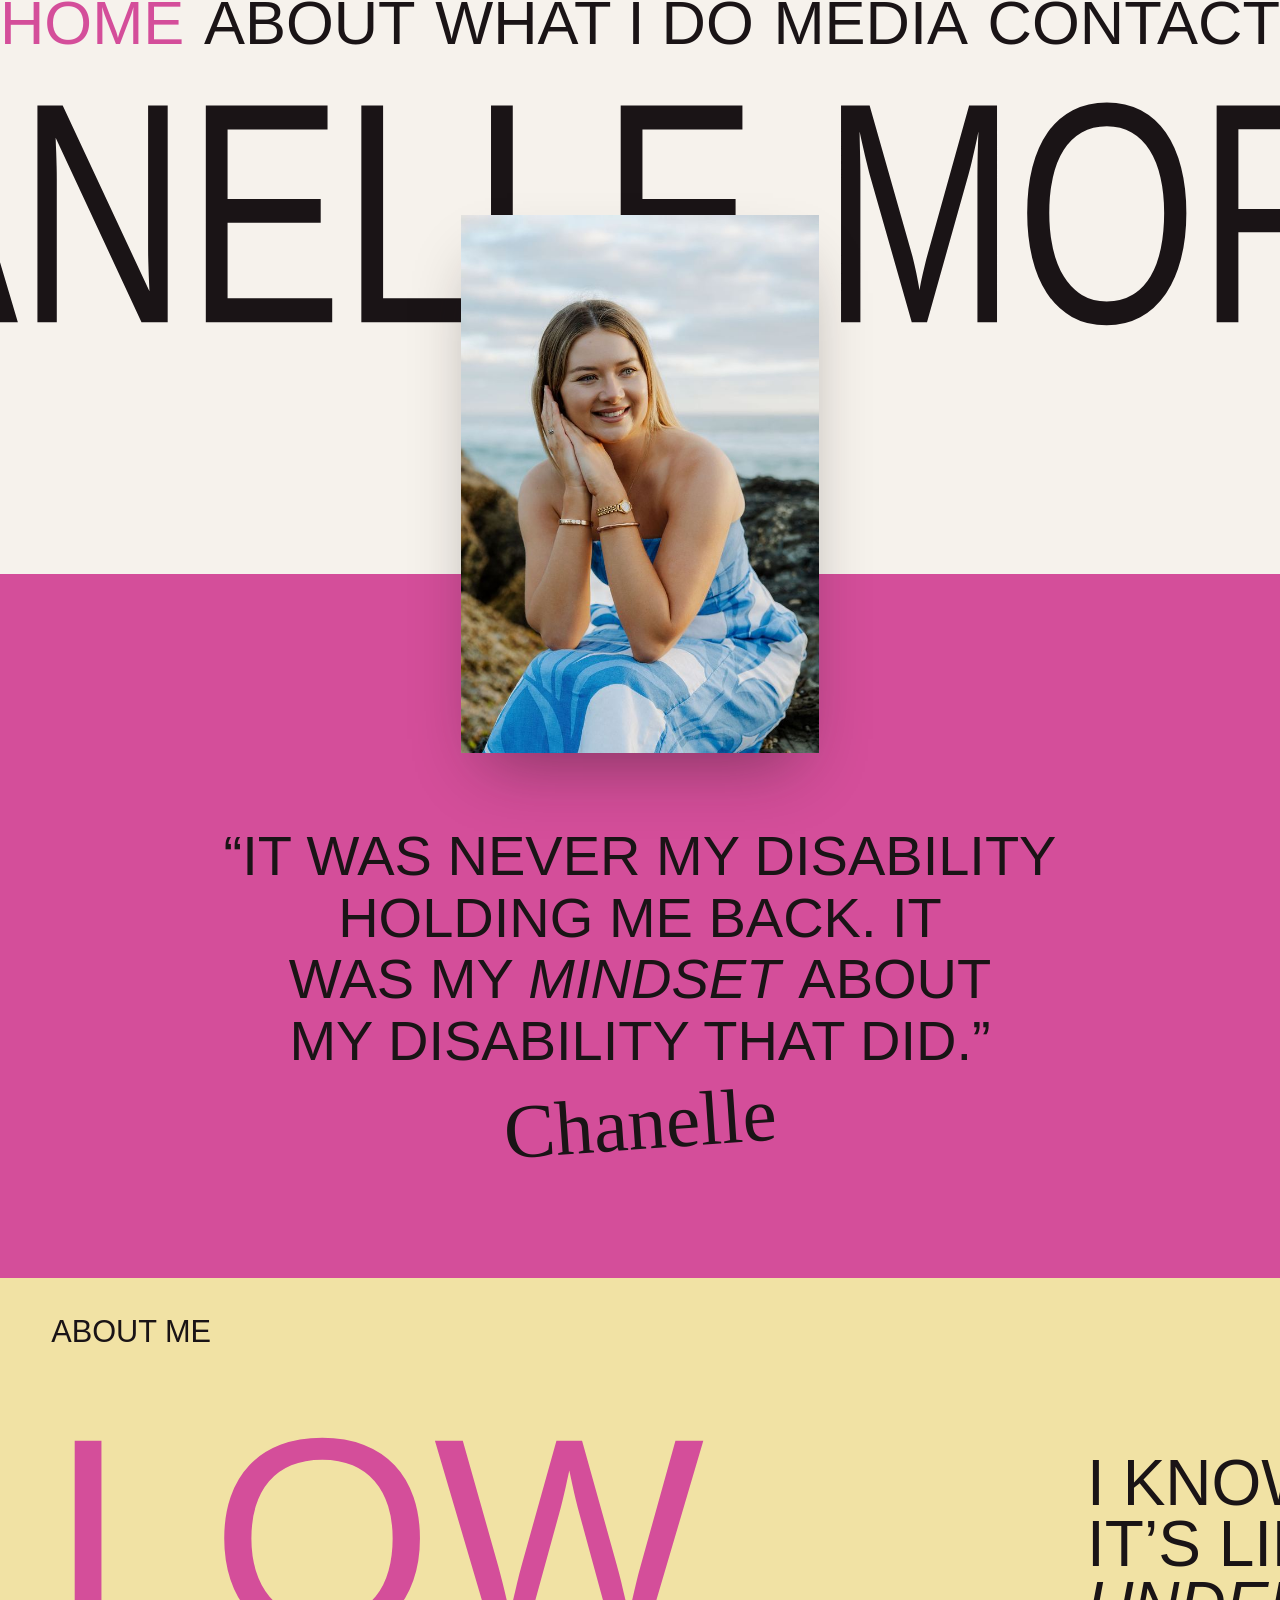
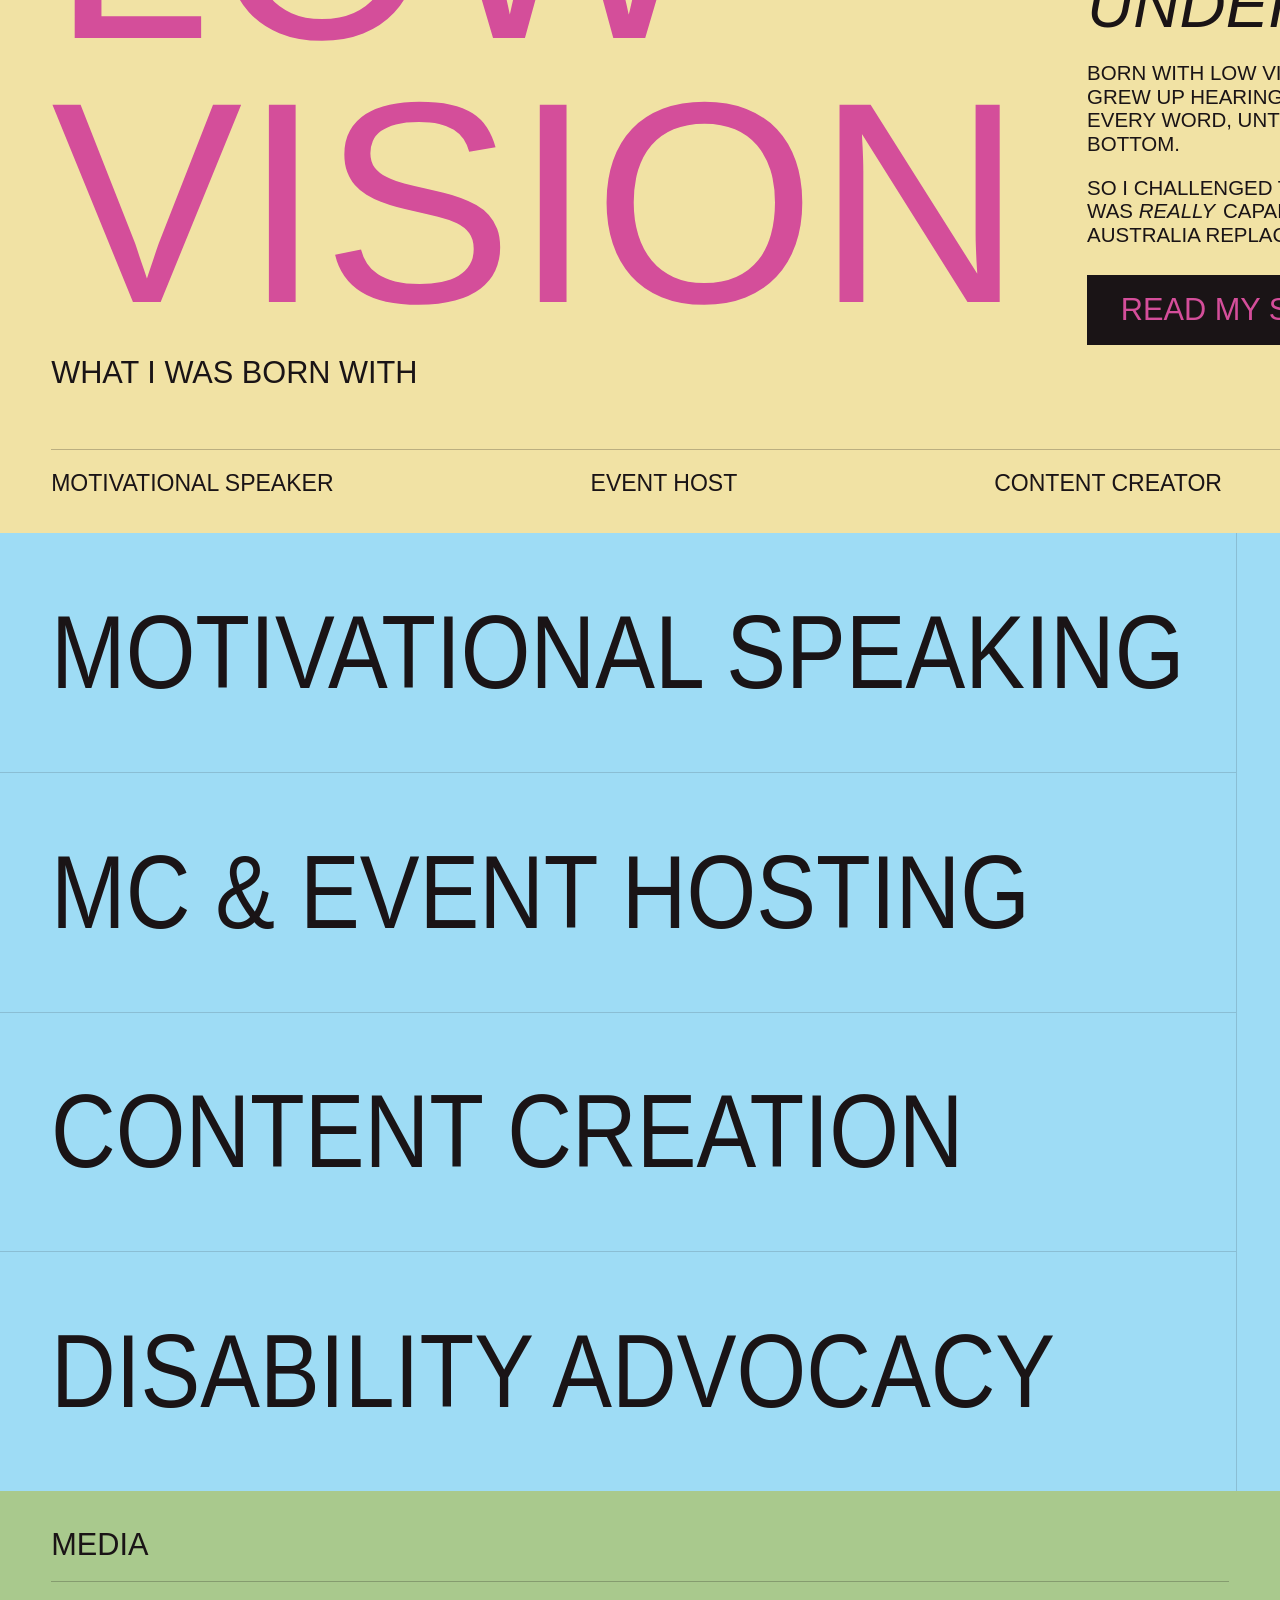
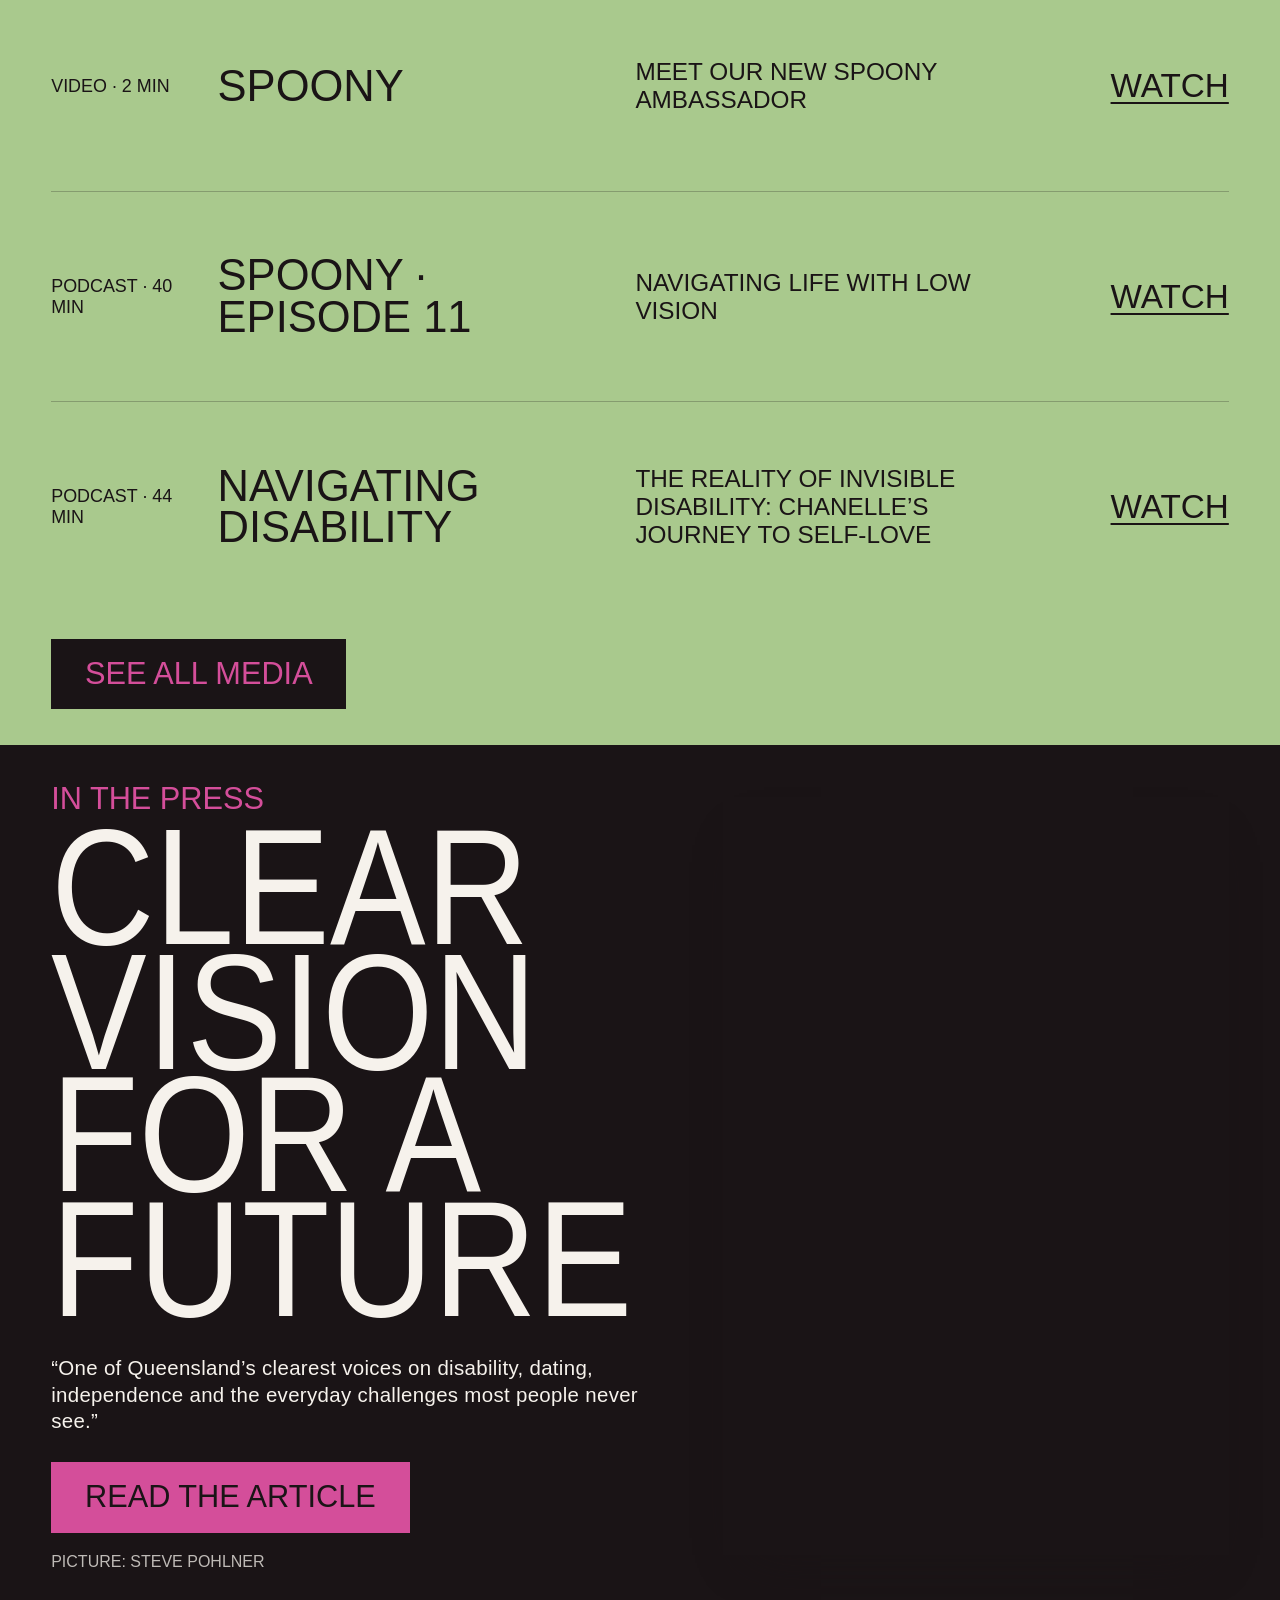
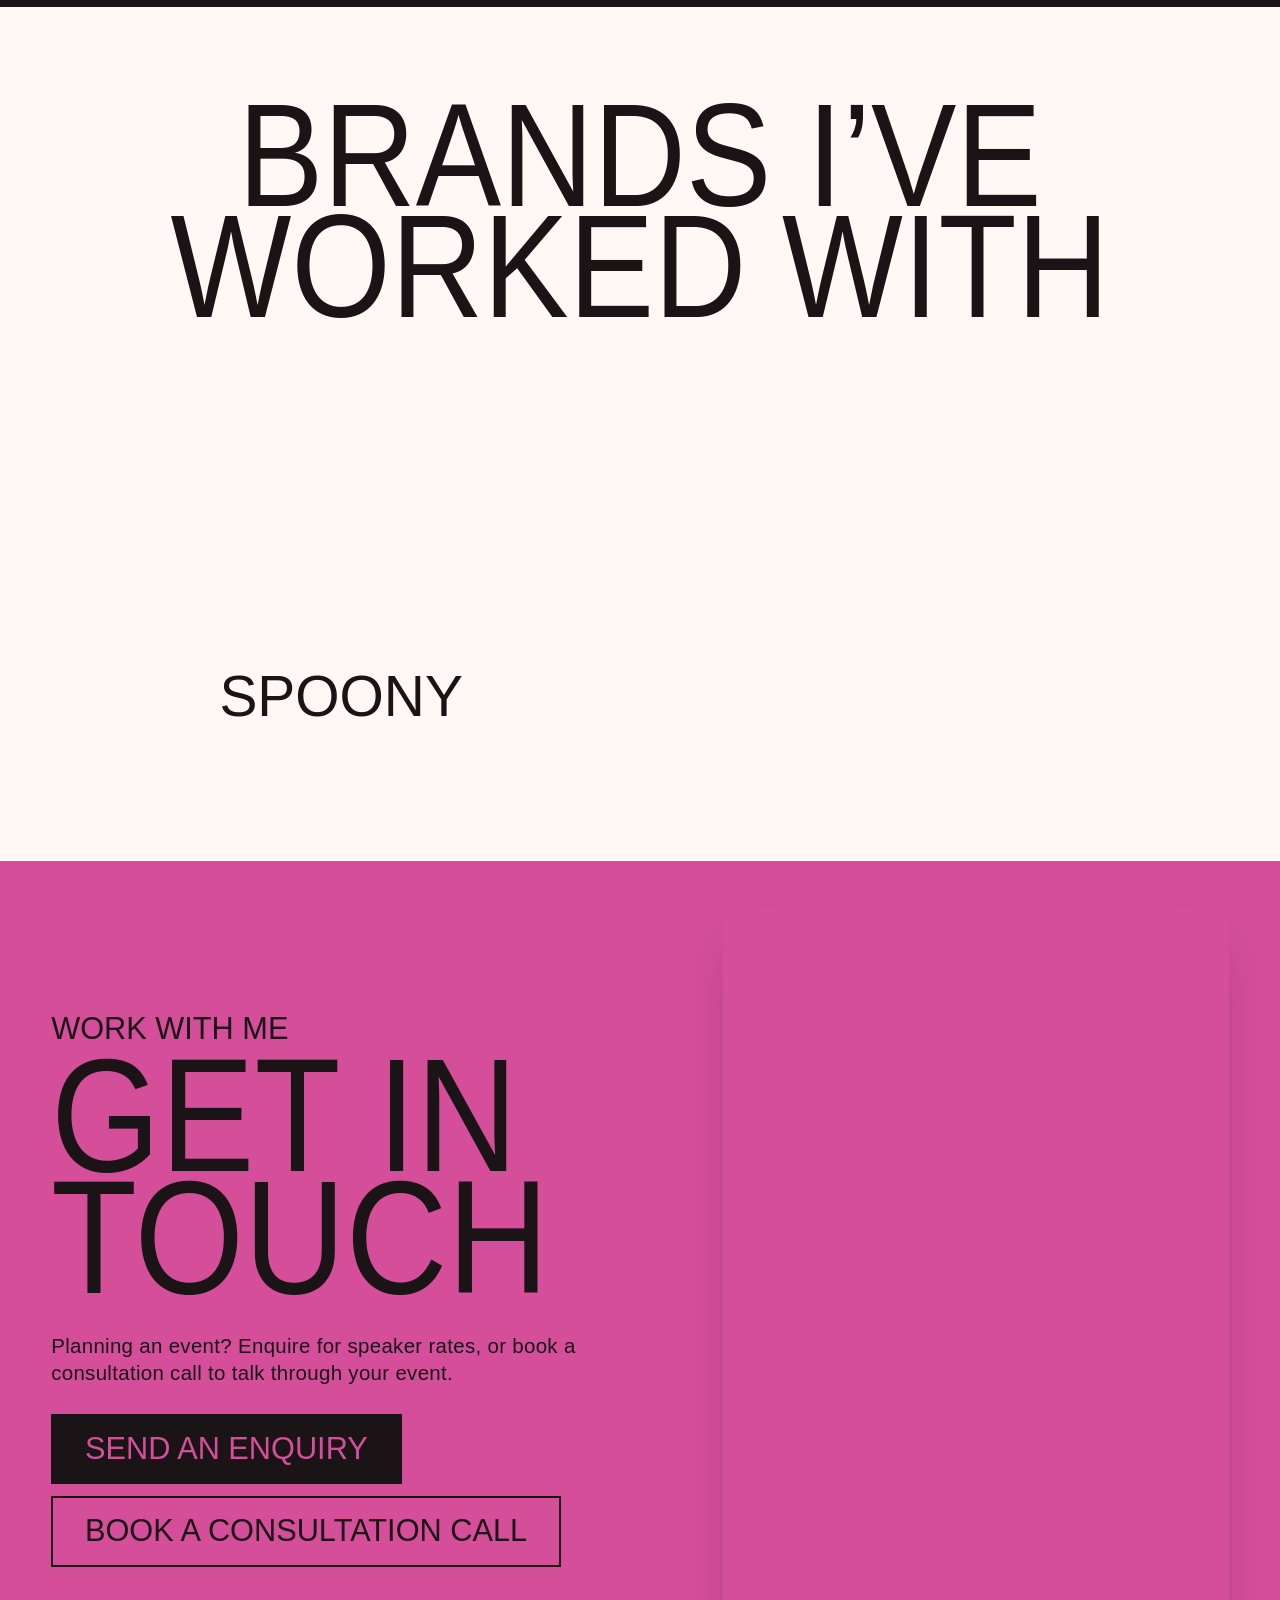
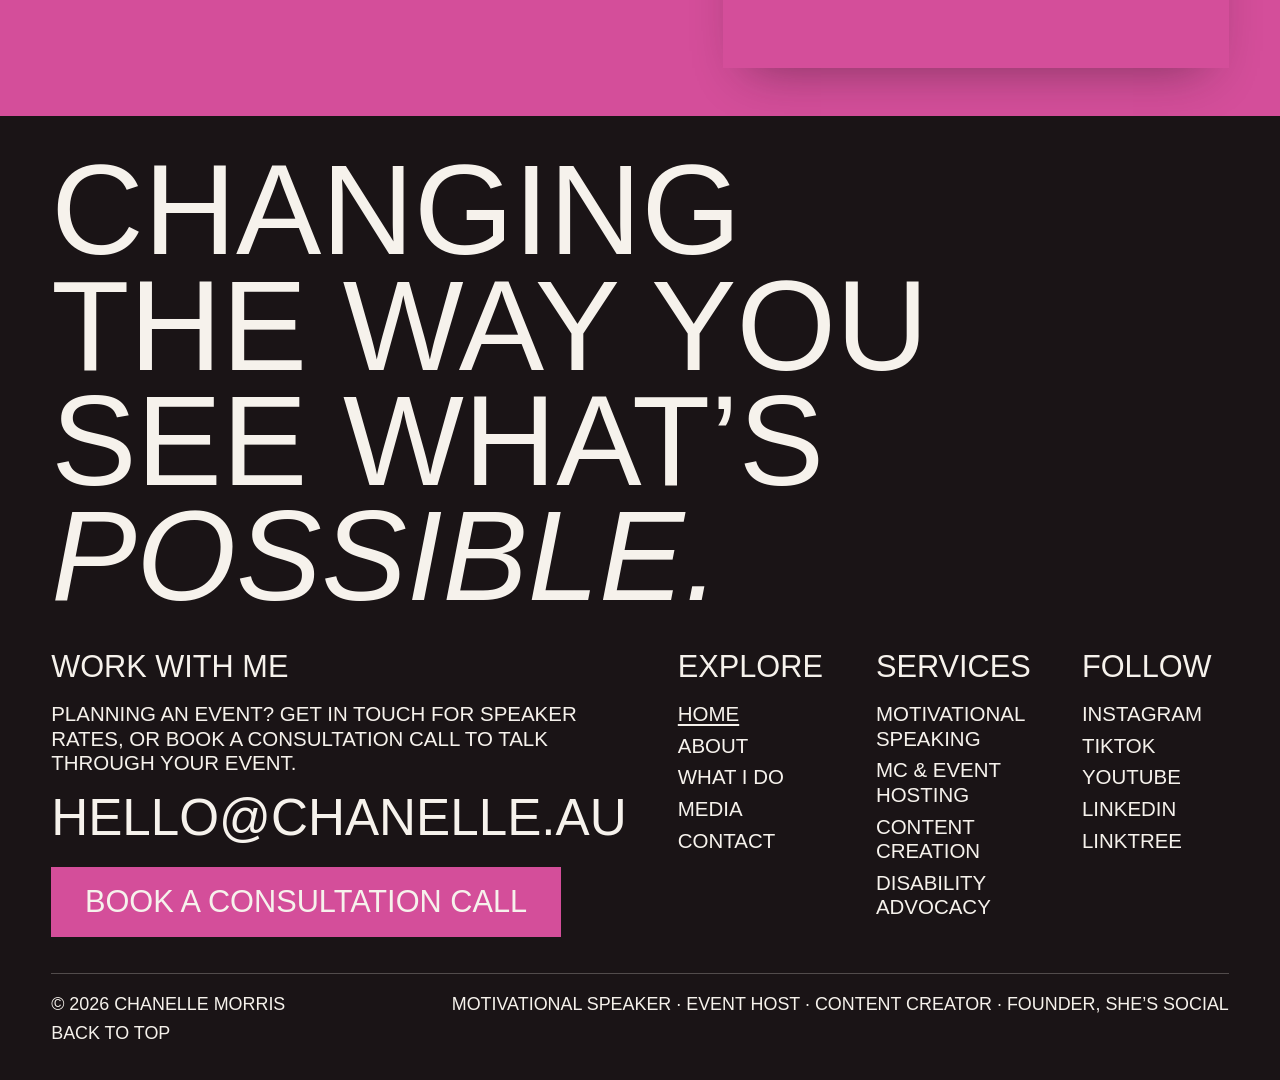
==== commit 932e7b17: "Press section: same size as Get in touch, at the bottom of Media The newspaper page now sits beside " ====
--- a/index.html
+++ b/index.html
@@ -165,18 +165,22 @@
       <a class="button media__more" href="media.html">See all media</a>
     </section>
 
-    <!-- Press feature: a newspaper article, full screen behind big text. Also on media.html. -->
-    <section class="press" aria-labelledby="press-title">
-      <img class="press__image" src="images/press/clear-vision-feature.jpg" width="1036" height="1200" alt="" loading="lazy" decoding="async">
-      <div class="press__text">
-        <p class="press__label">In the press</p>
-        <h2 class="press__title" id="press-title"><span>Clear vision</span> <span>for a future</span></h2>
-        <blockquote class="press__quote">
+    <!-- Press feature: big text beside the newspaper page. Also on media.html. -->
+    <section class="page-hero press" aria-labelledby="press-title">
+      <div class="page-hero__text">
+        <p class="page-hero__label">In the press</p>
+        <h2 class="page-hero__title page-hero__title--long" id="press-title"><span>Clear vision</span> <span>for a future</span></h2>
+        <blockquote class="prose page-hero__intro">
           <p>“One of Queensland’s clearest voices on disability, dating, independence and the everyday challenges most people never see.”</p>
         </blockquote>
-        <a class="button button--pink" href="images/press/clear-vision-article.jpg" target="_blank" rel="noopener">Read the article<span class="visually-hidden"> (opens the newspaper page as an image)</span></a>
+        <div class="page-hero__buttons">
+          <a class="button button--pink" href="images/press/clear-vision-article.jpg" target="_blank" rel="noopener">Read the article<span class="visually-hidden"> (opens the newspaper page as an image)</span></a>
+        </div>
         <p class="press__credit">Picture: Steve Pohlner</p>
       </div>
+      <figure class="page-hero__photo">
+        <img src="images/press/clear-vision-article.jpg" width="1056" height="1584" alt="The newspaper article ‘Clear vision for a future’, with a photo of Chanelle in a blue suit" loading="lazy" decoding="async">
+      </figure>
     </section>
 
     <section class="logos" aria-labelledby="logos-title">
--- a/style.css
+++ b/style.css
@@ -903,127 +903,6 @@
 
 
 /* ==========================================================================
-   Press (Home and Media)
-   ========================================================================== */
-
-/* A full screen: the newspaper article fills it, darkened on the side where
-   the headline sits so the big text stays readable; her photo shows through
-   on the other side. The article's text is blurred in this image (it's
-   texture here); "Read the article" opens the readable page. */
-.press {
-  position: relative;
-  isolation: isolate;
-  display: grid;
-  align-items: center;
-  min-height: var(--screen-h);
-  padding: clamp(2rem, 6svh, 5rem) var(--pad);
-  overflow: hidden;
-  background: var(--ink);
-  color: var(--off-white);
-}
-
-.press__image {
-  position: absolute;
-  inset: 0;
-  z-index: -2;
-  width: 100%;
-  height: 100%;
-  object-fit: cover;
-  object-position: 50% 12%;   /* her face, not the article's last lines */
-}
-
-.press::before {
-  content: "";
-  position: absolute;
-  inset: 0;
-  z-index: -1;
-  background: linear-gradient(to right,
-    rgb(26 20 22 / 0.93) 0%,
-    rgb(26 20 22 / 0.86) 45%,
-    rgb(26 20 22 / 0.2) 75%,
-    rgb(26 20 22 / 0) 100%);
-}
-
-.press__text {
-  max-width: 55%;
-}
-
-.press__label {
-  margin: 0 0 1.25rem;
-  font-size: var(--nav-size);
-  color: var(--pink);
-}
-
-/* The hero name's stretched capitals. Each line is about 3.8em wide, sized to
-   fill the dark side. */
-.press__title {
-  display: grid;
-  gap: 0.2em;
-  margin: 0 0 0.35em;
-  padding-block: 0.06em;
-  font-size: min(13.5vw, 20svh);
-  font-weight: 400;
-  line-height: 1;
-}
-
-.press__title span {
-  display: block;
-  text-box: trim-both cap alphabetic;
-  white-space: nowrap;
-  transform: scaleY(1.15);
-}
-
-.press__quote {
-  margin: 0 0 clamp(1.5rem, 4svh, 2.5rem);
-  max-width: 30em;
-  font-size: clamp(1.25rem, 2vw, 2rem);
-  line-height: 1.15;
-}
-
-.press__quote p {
-  margin: 0;
-}
-
-.press .button:focus-visible {
-  outline-color: var(--off-white);
-}
-
-.press__credit {
-  margin: 1.25rem 0 0;
-  font-size: 1rem;
-  opacity: 0.75;
-}
-
-/* Phones: her photo fills the screen, and the text sits over a dark fade at
-   the bottom. */
-@media (max-width: 700px) {
-  .press {
-    align-items: end;
-  }
-
-  .press__image {
-    object-position: 82% 0;
-  }
-
-  .press::before {
-    background: linear-gradient(to top,
-      rgb(26 20 22 / 0.95) 0%,
-      rgb(26 20 22 / 0.9) 62%,
-      rgb(26 20 22 / 0.25) 85%,
-      rgb(26 20 22 / 0) 100%);
-  }
-
-  .press__text {
-    max-width: none;
-  }
-
-  .press__title {
-    font-size: calc((100vw - 32px) / 3.85);
-  }
-}
-
-
-/* ==========================================================================
    Logos
    ========================================================================== */
 
@@ -1403,6 +1282,7 @@
 .page--what-i-do { --page-colour: var(--blue); }
 .page--media     { --page-colour: var(--green); }
 .contact-cta     { --page-colour: var(--pink); }
+.press           { --page-colour: var(--ink); }
 
 /* Long reading text is in sentence case so it's easy to read; headings,
    labels and short lines stay in capitals. */
@@ -1508,6 +1388,44 @@
 .page-hero__photo {
   justify-self: center;
   width: min(100%, (var(--screen-h) - 6rem) / 1.5);
+}
+
+/* Press (Home and Media): a page hero in ink, the newspaper page as its photo. */
+.press {
+  color: var(--off-white);
+}
+
+.press .page-hero__label {
+  color: var(--pink);
+}
+
+.press blockquote {
+  margin: 0;
+}
+
+.press .button:focus-visible {
+  outline-color: var(--off-white);
+}
+
+.press__credit {
+  margin: 1.25rem 0 0;
+  font-size: 1rem;
+  opacity: 0.75;
+}
+
+/* On Media it sits just above the ink call to action, so it takes the page's
+   green instead. */
+.page--media .press {
+  --page-colour: var(--green);
+  color: var(--ink);
+}
+
+.page--media .press .page-hero__label {
+  color: inherit;
+}
+
+.page--media .press .button:focus-visible {
+  outline-color: var(--ink);
 }
 
 /* --- Journey timeline ------------------------------------------------------- */
@@ -2043,8 +1961,7 @@
   .logos__title,
   .logos__wordmark,
   .contact__title,
-  .page-hero__title span,
-  .press__title span {
+  .page-hero__title span {
     line-height: 0.75;
   }
 }
